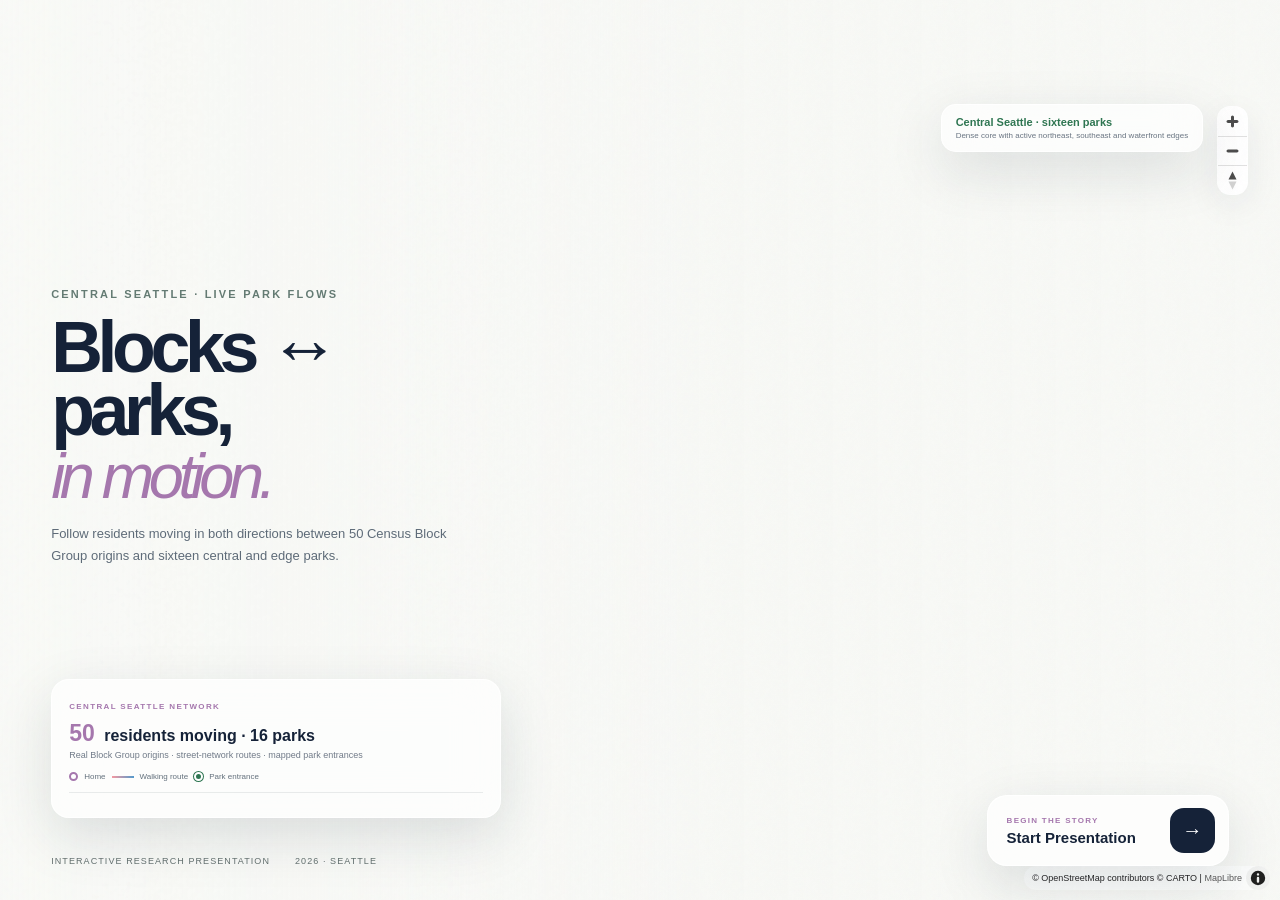
==== index.html @ b0c97d79 "Update interim text and responsive figure layouts" ====
<!doctype html>
<html lang="zh-CN">
<head>
  <meta charset="utf-8">
  <meta name="viewport" content="width=device-width,initial-scale=1">
  <meta name="theme-color" content="#f7f8f5">
  <title>Seattle Green Accessibility — Presentation</title>
  <link rel="icon" href="data:,">
  <link rel="stylesheet" href="vendor/maplibre-gl.css">
  <link rel="stylesheet" href="styles/tokens.css">
  <link rel="stylesheet" href="styles/base.css">
<link rel="stylesheet" href="styles/components.css?v=20260718-diversity">
  <link rel="stylesheet" href="styles/pages.css?v=20260719-access-color13">
  <link rel="stylesheet" href="styles/responsive.css?v=20260718-park-linked">
  <link rel="stylesheet" href="styles/story.css?v=20260718-story3">
  <link rel="stylesheet" href="styles/analysis-modal.css?v=20260720-layout-interim21">
  <link rel="stylesheet" href="styles/comment-story.css?v=20260719-comments6">
  <link rel="stylesheet" href="styles/view-mode.css?v=20260719-chapter-swap18">
</head>
<body>
  <div id="app" data-route="home">
    <div id="map" aria-label="Seattle interactive map"></div>
    <div class="map-wash" aria-hidden="true"></div>

    <header id="chapter-nav" class="chapter-nav glass" aria-label="Presentation chapters">
      <button class="home-link" data-route-link="home" aria-label="Return home"><span class="brand-symbol">⌁</span><b>Seattle Green Access</b></button>
      <nav class="folder-tabs">
        <button data-route-link="introduction"><span>01</span>Introduction</button>
        <button data-route-link="study"><span>02</span>Study Area &amp; Data</button>
        <button data-route-link="accessibility"><span>03</span>Result</button>
        <button data-route-link="regression"><span>04</span>Result</button>
      </nav>
      <div class="chapter-progress"><i></i></div>
    </header>

    <main id="pages">
      <section class="page home-page is-active" data-page="home" aria-label="Home">
        <div class="home-grain"></div>
        <div class="home-copy">
          <p class="eyebrow">CENTRAL SEATTLE · LIVE PARK FLOWS</p>
          <h1>Blocks ↔ parks,<br><em>in motion.</em></h1>
          <p class="home-deck">Follow residents moving in both directions between 50 Census Block Group origins and sixteen central and edge parks.</p>
        </div>
        <div class="home-story-card glass">
          <span>CENTRAL SEATTLE NETWORK</span>
          <strong><i id="active-walker-count">50</i> residents moving · 16 parks</strong>
          <p>Real Block Group origins · street-network routes · mapped park entrances</p>
          <div class="journey-key"><i></i><span>Home</span><b></b><span>Walking route</span><em></em><span>Park entrance</span></div>
          <div class="home-park-key" id="home-park-key"></div>
        </div>
        <div class="home-meta"><span>Interactive research presentation</span><span>2026 · Seattle</span></div>
        <button id="start-presentation" class="start-button"><span><small>BEGIN THE STORY</small>Start Presentation</span><i>→</i></button>
        <div class="home-scene-label glass"><b>Central Seattle · sixteen parks</b><span>Dense core with active northeast, southeast and waterfront edges</span></div>
      </section>

      <section class="page intro-page" data-page="study" aria-label="Study Area and Data Collection">
        <div class="comment-story" id="comment-story">
          <section class="comment-scene is-rain" data-comment-scene="rain">
            <div class="comment-scene-stage">
              <iframe title="Continuous Seattle park comment rain" data-scene-frame data-src="assets/park-scenes/index.html?scene=rain&amp;embed=1&amp;build=20260719-public12" loading="eager" sandbox="allow-scripts allow-same-origin"></iframe>
              <div class="comment-scene-loading"><i></i><span>Loading comment rain</span></div>
            </div>
            <article class="comment-scene-copy glass">
              <span>01 / 04 · COMMENT RAIN</span><h2>When the parks begin to speak</h2><p>Privacy-safe synthetic voices fall through the Seattle landscape—preserving the collective rhythm of the research interface without publishing individual reviews.</p>
              <button type="button" data-comment-next><small>SCROLL TO CONTINUE</small><b>↓</b></button>
            </article>
          </section>
          <section class="comment-scene is-park" data-comment-scene="mosaic">
            <div class="comment-scene-stage">
              <iframe title="Park landscape reconstructed from review fragments" data-scene-frame data-src="assets/park-scenes/index.html?embed=1&amp;build=20260719-public12" loading="lazy" sandbox="allow-scripts allow-same-origin"></iframe>
              <div class="comment-scene-loading"><i></i><span>Composing park voices</span></div>
            </div>
            <article class="comment-scene-copy glass">
              <span>02 / 04 · TEXT LANDSCAPE</span><h2>A park made of words</h2><p>From a distance the fragments form a familiar green landscape. Up close, the image dissolves into synthetic comment fragments—each phrase demonstrating how qualitative experience can contribute to a shared picture of place.</p>
              <button type="button" data-comment-next><small>NEXT SCENE</small><b>↓</b></button>
            </article>
          </section>
          <section class="comment-scene is-lake" data-comment-scene="lake">
            <div class="comment-scene-stage">
              <iframe title="Lake landscape reconstructed from review fragments" data-scene-frame data-src="assets/park-scenes/index.html?scene=lake&amp;embed=1&amp;build=20260719-public12" loading="lazy" sandbox="allow-scripts allow-same-origin"></iframe>
              <div class="comment-scene-loading"><i></i><span>Tracing reflections</span></div>
            </div>
            <article class="comment-scene-copy glass">
              <span>03 / 04 · LAKE MEMORY</span><h2>Memory settles on the water</h2><p>Privacy-safe synthetic phrases gather along light, shoreline and reflection. The scene translates everyday language into atmosphere, revealing how people remember parks through movement, calm and sensory detail.</p>
              <button type="button" data-comment-next><small>NEXT SCENE</small><b>↓</b></button>
            </article>
          </section>
          <section class="comment-scene is-family" data-comment-scene="family">
            <div class="comment-scene-stage">
              <iframe title="Family park scene reconstructed from review fragments" data-scene-frame data-src="assets/park-scenes/index.html?scene=family&amp;embed=1&amp;build=20260719-public12" loading="lazy" sandbox="allow-scripts allow-same-origin"></iframe>
              <div class="comment-scene-loading"><i></i><span>Revealing everyday life</span></div>
            </div>
            <article class="comment-scene-copy glass">
              <span>04 / 04 · EVERYDAY PARK LIFE</span><h2>Every visit leaves a trace</h2><p>Families, water and vegetation remain legible while thousands of synthetic fragments move around them. The final scene connects measured accessibility with the lived experiences that give park access meaning.</p>
            </article>
          </section>
        </div>
        <nav class="comment-scene-index glass" id="comment-scene-index" aria-label="Comment scene navigation">
          <button type="button" data-comment-jump="rain" aria-label="Comment rain"><i></i><span>Rain</span></button>
          <button type="button" data-comment-jump="mosaic" aria-label="Park text landscape"><i></i><span>Park</span></button>
          <button type="button" data-comment-jump="lake" aria-label="Lake memory"><i></i><span>Lake</span></button>
          <button type="button" data-comment-jump="family" aria-label="Family park life"><i></i><span>Life</span></button>
        </nav>
        <div class="comment-scene-status glass"><b id="comment-scene-counter">01 / 04</b><span>Privacy-safe synthetic park voices</span></div>
      </section>

      <section class="page map-page study-page" data-page="introduction" aria-label="Introduction">
        <button class="map-view-toggle glass" type="button" data-map-view-toggle="introduction" aria-pressed="false" aria-label="Switch to orbiting map view" title="Switch to orbit view">
          <svg viewBox="0 0 24 24" aria-hidden="true"><ellipse cx="12" cy="12" rx="9" ry="4.8"/><path d="M3.5 10.6c1.5-4.4 5-7.3 8.5-7.3s7 2.9 8.5 7.3M3.5 13.4c1.5 4.4 5 7.3 8.5 7.3s7-2.9 8.5-7.3"/><circle class="orbit-dot" cx="21" cy="12" r="1.6"/></svg>
          <span><small>VIEW MODE</small><b>Static</b></span>
        </button>
        <button class="analysis-trigger glass" type="button" data-analysis-open="study" aria-label="Open Study Area analysis" title="Open analysis">
          <svg viewBox="0 0 24 24" aria-hidden="true"><path d="M5 19V9m7 10V5m7 14v-7"/><path d="M3 19.5h18"/><circle cx="5" cy="7" r="1.5"/><circle cx="12" cy="3" r="1.5"/><circle cx="19" cy="10" r="1.5"/></svg>
        </button>
        <div class="page-title map-page-title"><span>01 — Introduction</span><h1>Parks and aggregated public experience</h1><p>点击公园，在右侧查看官方信息、聚合评分与公开版脱敏说明。</p></div>
        <div class="floating-legend glass study-legend">
          <div class="legend-heading"><b>Park types</b><button data-panel-close="introduction">×</button></div>
          <div id="study-park-legend" class="park-legend"></div>
        </div>
        <aside class="info-panel glass" id="study-panel" aria-live="polite">
          <button class="panel-close" data-panel-close="introduction">×</button>
          <div id="study-panel-content"></div>
        </aside>
      </section>

      <section class="page map-page accessibility-page" data-page="accessibility" aria-label="Accessibility Result">
        <button class="map-view-toggle glass" type="button" data-map-view-toggle="accessibility" aria-pressed="false" aria-label="Switch to orbiting map view" title="Switch to orbit view">
          <svg viewBox="0 0 24 24" aria-hidden="true"><ellipse cx="12" cy="12" rx="9" ry="4.8"/><path d="M3.5 10.6c1.5-4.4 5-7.3 8.5-7.3s7 2.9 8.5 7.3M3.5 13.4c1.5 4.4 5 7.3 8.5 7.3s7-2.9 8.5-7.3"/><circle class="orbit-dot" cx="21" cy="12" r="1.6"/></svg>
          <span><small>VIEW MODE</small><b>Static</b></span>
        </button>
        <button class="analysis-trigger glass" type="button" data-analysis-open="accessibility" aria-label="Open Accessibility results" title="Open results">
          <svg viewBox="0 0 24 24" aria-hidden="true"><path d="M4 17.5 9 12l3 3 7-8"/><path d="M14 7h5v5"/><path d="M4 4v16h16"/></svg>
        </button>
        <div class="page-title map-page-title"><span>03 — Result</span><h1>Block Group 15-minute access</h1><p>536个Census Block Group覆盖研究区；点击任一Group显示其质心出发的15分钟路网步行范围。</p></div>
        <div class="floating-legend glass access-legend" id="access-metric-selector">
          <div class="access-selector-heading">
            <span>15-MINUTE E2SFCA</span>
            <b id="access-active-metric">Park area</b>
          </div>
          <div class="access-metric-options" id="access-metric-options" role="radiogroup" aria-label="Accessibility supply metric"></div>
          <div class="gradient-bar"></div>
          <div class="gradient-labels"><span>Low</span><span>Medium</span><span>High</span></div>
          <small id="access-method-note">536 Block Groups · percentile score</small>
        </div>
        <aside class="info-panel glass" id="access-panel" aria-live="polite">
          <button class="panel-close" data-panel-close="access">×</button>
          <div id="access-panel-content"></div>
        </aside>
      </section>

      <section class="page regression-page" data-page="regression" aria-label="Regression Result">
        <button class="analysis-trigger glass" type="button" data-analysis-open="regression" aria-label="Open Regression results" title="Open figures">
          <svg viewBox="0 0 24 24" aria-hidden="true"><path d="M4 17.5 9 12l3 3 7-8"/><path d="M14 7h5v5"/><path d="M4 4v16h16"/></svg>
        </button>
        <div class="regression-shell glass">
          <div class="page-title regression-title"><span>04 — Result</span><h1>Spatially varying relationships</h1><p>预留机器学习地理加权回归结果展示区域。</p></div>
          <div class="regression-grid">
            <article class="reg-map-placeholder placeholder-card"><div class="placeholder-map"><i></i><i></i><i></i></div><span>LOCAL COEFFICIENT MAP</span><h3>Spatial result map</h3></article>
            <article class="metric-placeholder placeholder-card"><span>MODEL PERFORMANCE</span><div class="metric-skeleton"><i></i><i></i><i></i></div></article>
            <article class="chart-placeholder placeholder-card"><span>VARIABLE IMPORTANCE</span><div class="bar-skeleton"><i></i><i></i><i></i><i></i><i></i></div></article>
            <article class="narrative-placeholder placeholder-card"><span>KEY FINDINGS</span><h3>Regression analysis in progress</h3><p>后续在此加入模型解释、局部关系和规划含义。</p></article>
          </div>
        </div>
      </section>
    </main>

    <div class="presentation-controls glass" id="presentation-controls">
      <button id="previous-page">← <span>Previous</span></button>
      <div><b id="page-counter">01 / 04</b><i><em></em></i></div>
      <button id="next-page"><span>Next</span> →</button>
    </div>
    <div class="analysis-modal" id="analysis-modal" hidden aria-hidden="true">
      <button class="analysis-backdrop" type="button" data-analysis-close aria-label="Close analysis"></button>
      <section class="analysis-dialog" role="dialog" aria-modal="true" aria-labelledby="analysis-title" aria-describedby="analysis-intro">
        <header class="analysis-modal-header">
          <div><span id="analysis-eyebrow">Analysis</span><h2 id="analysis-title">Analysis Notes</h2><p id="analysis-intro"></p></div>
          <button class="analysis-modal-close" type="button" data-analysis-close aria-label="Close analysis"><span></span><span></span></button>
        </header>
        <div class="analysis-reader" id="analysis-reader">
          <figure class="analysis-figure-stage">
            <img id="analysis-figure-image" alt="">
            <div class="analysis-figure-fallback" id="analysis-figure-fallback" hidden><b>Figure unavailable</b><span></span></div>
          </figure>
          <article class="analysis-narrative">
            <div class="analysis-narrative-title"><span id="analysis-item-label">Figure 01</span><h3 id="analysis-item-title"></h3></div>
            <div class="analysis-narrative-body"><p id="analysis-item-text"></p><small id="analysis-caption"></small></div>
          </article>
        </div>
        <div class="analysis-empty" id="analysis-empty" hidden>
          <span>CONTENT PLACEHOLDER</span><h3>Analysis figures are being prepared.</h3><p>Add the finished image to the matching assets folder, then register its image path and text in the analysis content file.</p><code></code>
        </div>
        <footer class="analysis-modal-footer">
          <div class="analysis-pager"><button id="analysis-previous" type="button" aria-label="Previous figure">←</button><span id="analysis-counter">01 / 03</span><button id="analysis-next" type="button" aria-label="Next figure">→</button></div>
          <div class="analysis-dots" id="analysis-dots" aria-label="Figure navigation"></div>
          <small>Use ← → keys to browse</small>
        </footer>
      </section>
    </div>
    <div id="toast" class="toast glass" role="status"></div>
  </div>

  <script src="vendor/maplibre-gl.js"></script>
  <script src="scripts/core/namespace.js"></script>
  <script src="scripts/config.js?v=20260719-access-color13"></script>
  <script src="scripts/core/data-loader.js"></script>
  <script src="scripts/core/map-manager.js?v=20260719-homeorbit16"></script>
  <script src="scripts/content/analysis-content.js?v=20260720-layout-interim21"></script>
  <script src="scripts/components/analysis-modal.js?v=20260720-layout-interim21"></script>
  <script src="scripts/components/info-panel.js?v=20260718-diversity"></script>
  <script src="scripts/components/map-view-mode.js?v=20260719-chapter-swap18"></script>
  <script src="scripts/pages/home.js"></script>
  <script src="scripts/pages/introduction.js?v=20260719-chapter-swap18"></script>
  <script src="scripts/pages/study-area.js?v=20260719-chapter-swap18"></script>
  <script src="scripts/pages/accessibility.js?v=20260719-detail17"></script>
  <script src="scripts/pages/accessibility-story.js?v=20260718-story3"></script>
  <script src="scripts/pages/regression.js"></script>
  <script src="scripts/core/router.js?v=20260719-chapter-swap18"></script>
  <script src="scripts/app.js?v=20260719-viewmode15"></script>
</body>
</html>
---- vendor/maplibre-gl.css ----
.maplibregl-map{font:12px/20px Helvetica Neue,Arial,Helvetica,sans-serif;overflow:hidden;position:relative;-webkit-tap-highlight-color:rgb(0 0 0/0)}.maplibregl-canvas{left:0;position:absolute;top:0}.maplibregl-map:fullscreen{height:100%;width:100%}.maplibregl-ctrl-group button.maplibregl-ctrl-compass{touch-action:none}.maplibregl-canvas-container.maplibregl-interactive,.maplibregl-ctrl-group button.maplibregl-ctrl-compass{cursor:grab;-webkit-user-select:none;-moz-user-select:none;user-select:none}.maplibregl-canvas-container.maplibregl-interactive.maplibregl-track-pointer{cursor:pointer}.maplibregl-canvas-container.maplibregl-interactive:active,.maplibregl-ctrl-group button.maplibregl-ctrl-compass:active{cursor:grabbing}.maplibregl-canvas-container.maplibregl-touch-zoom-rotate,.maplibregl-canvas-container.maplibregl-touch-zoom-rotate .maplibregl-canvas{touch-action:pan-x pan-y}.maplibregl-canvas-container.maplibregl-touch-drag-pan,.maplibregl-canvas-container.maplibregl-touch-drag-pan .maplibregl-canvas{touch-action:pinch-zoom}.maplibregl-canvas-container.maplibregl-touch-zoom-rotate.maplibregl-touch-drag-pan,.maplibregl-canvas-container.maplibregl-touch-zoom-rotate.maplibregl-touch-drag-pan .maplibregl-canvas{touch-action:none}.maplibregl-canvas-container.maplibregl-touch-drag-pan.maplibregl-cooperative-gestures,.maplibregl-canvas-container.maplibregl-touch-drag-pan.maplibregl-cooperative-gestures .maplibregl-canvas{touch-action:pan-x pan-y}.maplibregl-ctrl-bottom-left,.maplibregl-ctrl-bottom-right,.maplibregl-ctrl-top-left,.maplibregl-ctrl-top-right{pointer-events:none;position:absolute;z-index:2}.maplibregl-ctrl-top-left{left:0;top:0}.maplibregl-ctrl-top-right{right:0;top:0}.maplibregl-ctrl-bottom-left{bottom:0;left:0}.maplibregl-ctrl-bottom-right{bottom:0;right:0}.maplibregl-ctrl{clear:both;pointer-events:auto;transform:translate(0)}.maplibregl-ctrl-top-left .maplibregl-ctrl{float:left;margin:10px 0 0 10px}.maplibregl-ctrl-top-right .maplibregl-ctrl{float:right;margin:10px 10px 0 0}.maplibregl-ctrl-bottom-left .maplibregl-ctrl{float:left;margin:0 0 10px 10px}.maplibregl-ctrl-bottom-right .maplibregl-ctrl{float:right;margin:0 10px 10px 0}.maplibregl-ctrl-group{background:#fff;border-radius:4px}.maplibregl-ctrl-group:not(:empty){box-shadow:0 0 0 2px rgba(0,0,0,.1)}@media (forced-colors:active){.maplibregl-ctrl-group:not(:empty){box-shadow:0 0 0 2px ButtonText}}.maplibregl-ctrl-group button{background-color:transparent;border:0;box-sizing:border-box;cursor:pointer;display:block;height:29px;outline:none;padding:0;width:29px}.maplibregl-ctrl-group button+button{border-top:1px solid #ddd}.maplibregl-ctrl button .maplibregl-ctrl-icon{background-position:50%;background-repeat:no-repeat;display:block;height:100%;width:100%}@media (forced-colors:active){.maplibregl-ctrl-icon{background-color:transparent}.maplibregl-ctrl-group button+button{border-top:1px solid ButtonText}}.maplibregl-ctrl button::-moz-focus-inner{border:0;padding:0}.maplibregl-ctrl-attrib-button:focus,.maplibregl-ctrl-group button:focus{box-shadow:0 0 2px 2px #0096ff}.maplibregl-ctrl button:disabled{cursor:not-allowed}.maplibregl-ctrl button:disabled .maplibregl-ctrl-icon{opacity:.25}.maplibregl-ctrl button:not(:disabled):hover{background-color:rgb(0 0 0/5%)}.maplibregl-ctrl-group button:focus:focus-visible{box-shadow:0 0 2px 2px #0096ff}.maplibregl-ctrl-group button:focus:not(:focus-visible){box-shadow:none}.maplibregl-ctrl-group button:focus:first-child{border-radius:4px 4px 0 0}.maplibregl-ctrl-group button:focus:last-child{border-radius:0 0 4px 4px}.maplibregl-ctrl-group button:focus:only-child{border-radius:inherit}.maplibregl-ctrl button.maplibregl-ctrl-zoom-out .maplibregl-ctrl-icon{background-image:url("data:image/svg+xml;charset=utf-8,%3Csvg xmlns='http://www.w3.org/2000/svg' width='29' height='29' fill='%23333' viewBox='0 0 29 29'%3E%3Cpath d='M10 13c-.75 0-1.5.75-1.5 1.5S9.25 16 10 16h9c.75 0 1.5-.75 1.5-1.5S19.75 13 19 13z'/%3E%3C/svg%3E")}.maplibregl-ctrl button.maplibregl-ctrl-zoom-in .maplibregl-ctrl-icon{background-image:url("data:image/svg+xml;charset=utf-8,%3Csvg xmlns='http://www.w3.org/2000/svg' width='29' height='29' fill='%23333' viewBox='0 0 29 29'%3E%3Cpath d='M14.5 8.5c-.75 0-1.5.75-1.5 1.5v3h-3c-.75 0-1.5.75-1.5 1.5S9.25 16 10 16h3v3c0 .75.75 1.5 1.5 1.5S16 19.75 16 19v-3h3c.75 0 1.5-.75 1.5-1.5S19.75 13 19 13h-3v-3c0-.75-.75-1.5-1.5-1.5'/%3E%3C/svg%3E")}@media (forced-colors:active){.maplibregl-ctrl button.maplibregl-ctrl-zoom-out .maplibregl-ctrl-icon{background-image:url("data:image/svg+xml;charset=utf-8,%3Csvg xmlns='http://www.w3.org/2000/svg' width='29' height='29' fill='%23fff' viewBox='0 0 29 29'%3E%3Cpath d='M10 13c-.75 0-1.5.75-1.5 1.5S9.25 16 10 16h9c.75 0 1.5-.75 1.5-1.5S19.75 13 19 13z'/%3E%3C/svg%3E")}.maplibregl-ctrl button.maplibregl-ctrl-zoom-in .maplibregl-ctrl-icon{background-image:url("data:image/svg+xml;charset=utf-8,%3Csvg xmlns='http://www.w3.org/2000/svg' width='29' height='29' fill='%23fff' viewBox='0 0 29 29'%3E%3Cpath d='M14.5 8.5c-.75 0-1.5.75-1.5 1.5v3h-3c-.75 0-1.5.75-1.5 1.5S9.25 16 10 16h3v3c0 .75.75 1.5 1.5 1.5S16 19.75 16 19v-3h3c.75 0 1.5-.75 1.5-1.5S19.75 13 19 13h-3v-3c0-.75-.75-1.5-1.5-1.5'/%3E%3C/svg%3E")}}@media (forced-colors:active) and (prefers-color-scheme:light){.maplibregl-ctrl button.maplibregl-ctrl-zoom-out .maplibregl-ctrl-icon{background-image:url("data:image/svg+xml;charset=utf-8,%3Csvg xmlns='http://www.w3.org/2000/svg' width='29' height='29' viewBox='0 0 29 29'%3E%3Cpath d='M10 13c-.75 0-1.5.75-1.5 1.5S9.25 16 10 16h9c.75 0 1.5-.75 1.5-1.5S19.75 13 19 13z'/%3E%3C/svg%3E")}.maplibregl-ctrl button.maplibregl-ctrl-zoom-in .maplibregl-ctrl-icon{background-image:url("data:image/svg+xml;charset=utf-8,%3Csvg xmlns='http://www.w3.org/2000/svg' width='29' height='29' viewBox='0 0 29 29'%3E%3Cpath d='M14.5 8.5c-.75 0-1.5.75-1.5 1.5v3h-3c-.75 0-1.5.75-1.5 1.5S9.25 16 10 16h3v3c0 .75.75 1.5 1.5 1.5S16 19.75 16 19v-3h3c.75 0 1.5-.75 1.5-1.5S19.75 13 19 13h-3v-3c0-.75-.75-1.5-1.5-1.5'/%3E%3C/svg%3E")}}.maplibregl-ctrl button.maplibregl-ctrl-fullscreen .maplibregl-ctrl-icon{background-image:url("data:image/svg+xml;charset=utf-8,%3Csvg xmlns='http://www.w3.org/2000/svg' width='29' height='29' fill='%23333' viewBox='0 0 29 29'%3E%3Cpath d='M24 16v5.5c0 1.75-.75 2.5-2.5 2.5H16v-1l3-1.5-4-5.5 1-1 5.5 4 1.5-3zM6 16l1.5 3 5.5-4 1 1-4 5.5 3 1.5v1H7.5C5.75 24 5 23.25 5 21.5V16zm7-11v1l-3 1.5 4 5.5-1 1-5.5-4L6 13H5V7.5C5 5.75 5.75 5 7.5 5zm11 2.5c0-1.75-.75-2.5-2.5-2.5H16v1l3 1.5-4 5.5 1 1 5.5-4 1.5 3h1z'/%3E%3C/svg%3E")}.maplibregl-ctrl button.maplibregl-ctrl-shrink .maplibregl-ctrl-icon{background-image:url("data:image/svg+xml;charset=utf-8,%3Csvg xmlns='http://www.w3.org/2000/svg' width='29' height='29' viewBox='0 0 29 29'%3E%3Cpath d='M18.5 16c-1.75 0-2.5.75-2.5 2.5V24h1l1.5-3 5.5 4 1-1-4-5.5 3-1.5v-1zM13 18.5c0-1.75-.75-2.5-2.5-2.5H5v1l3 1.5L4 24l1 1 5.5-4 1.5 3h1zm3-8c0 1.75.75 2.5 2.5 2.5H24v-1l-3-1.5L25 5l-1-1-5.5 4L17 5h-1zM10.5 13c1.75 0 2.5-.75 2.5-2.5V5h-1l-1.5 3L5 4 4 5l4 5.5L5 12v1z'/%3E%3C/svg%3E")}@media (forced-colors:active){.maplibregl-ctrl button.maplibregl-ctrl-fullscreen .maplibregl-ctrl-icon{background-image:url("data:image/svg+xml;charset=utf-8,%3Csvg xmlns='http://www.w3.org/2000/svg' width='29' height='29' fill='%23fff' viewBox='0 0 29 29'%3E%3Cpath d='M24 16v5.5c0 1.75-.75 2.5-2.5 2.5H16v-1l3-1.5-4-5.5 1-1 5.5 4 1.5-3zM6 16l1.5 3 5.5-4 1 1-4 5.5 3 1.5v1H7.5C5.75 24 5 23.25 5 21.5V16zm7-11v1l-3 1.5 4 5.5-1 1-5.5-4L6 13H5V7.5C5 5.75 5.75 5 7.5 5zm11 2.5c0-1.75-.75-2.5-2.5-2.5H16v1l3 1.5-4 5.5 1 1 5.5-4 1.5 3h1z'/%3E%3C/svg%3E")}.maplibregl-ctrl button.maplibregl-ctrl-shrink .maplibregl-ctrl-icon{background-image:url("data:image/svg+xml;charset=utf-8,%3Csvg xmlns='http://www.w3.org/2000/svg' width='29' height='29' fill='%23fff' viewBox='0 0 29 29'%3E%3Cpath d='M18.5 16c-1.75 0-2.5.75-2.5 2.5V24h1l1.5-3 5.5 4 1-1-4-5.5 3-1.5v-1zM13 18.5c0-1.75-.75-2.5-2.5-2.5H5v1l3 1.5L4 24l1 1 5.5-4 1.5 3h1zm3-8c0 1.75.75 2.5 2.5 2.5H24v-1l-3-1.5L25 5l-1-1-5.5 4L17 5h-1zM10.5 13c1.75 0 2.5-.75 2.5-2.5V5h-1l-1.5 3L5 4 4 5l4 5.5L5 12v1z'/%3E%3C/svg%3E")}}@media (forced-colors:active) and (prefers-color-scheme:light){.maplibregl-ctrl button.maplibregl-ctrl-fullscreen .maplibregl-ctrl-icon{background-image:url("data:image/svg+xml;charset=utf-8,%3Csvg xmlns='http://www.w3.org/2000/svg' width='29' height='29' viewBox='0 0 29 29'%3E%3Cpath d='M24 16v5.5c0 1.75-.75 2.5-2.5 2.5H16v-1l3-1.5-4-5.5 1-1 5.5 4 1.5-3zM6 16l1.5 3 5.5-4 1 1-4 5.5 3 1.5v1H7.5C5.75 24 5 23.25 5 21.5V16zm7-11v1l-3 1.5 4 5.5-1 1-5.5-4L6 13H5V7.5C5 5.75 5.75 5 7.5 5zm11 2.5c0-1.75-.75-2.5-2.5-2.5H16v1l3 1.5-4 5.5 1 1 5.5-4 1.5 3h1z'/%3E%3C/svg%3E")}.maplibregl-ctrl button.maplibregl-ctrl-shrink .maplibregl-ctrl-icon{background-image:url("data:image/svg+xml;charset=utf-8,%3Csvg xmlns='http://www.w3.org/2000/svg' width='29' height='29' viewBox='0 0 29 29'%3E%3Cpath d='M18.5 16c-1.75 0-2.5.75-2.5 2.5V24h1l1.5-3 5.5 4 1-1-4-5.5 3-1.5v-1zM13 18.5c0-1.75-.75-2.5-2.5-2.5H5v1l3 1.5L4 24l1 1 5.5-4 1.5 3h1zm3-8c0 1.75.75 2.5 2.5 2.5H24v-1l-3-1.5L25 5l-1-1-5.5 4L17 5h-1zM10.5 13c1.75 0 2.5-.75 2.5-2.5V5h-1l-1.5 3L5 4 4 5l4 5.5L5 12v1z'/%3E%3C/svg%3E")}}.maplibregl-ctrl button.maplibregl-ctrl-compass .maplibregl-ctrl-icon{background-image:url("data:image/svg+xml;charset=utf-8,%3Csvg xmlns='http://www.w3.org/2000/svg' width='29' height='29' fill='%23333' viewBox='0 0 29 29'%3E%3Cpath d='m10.5 14 4-8 4 8z'/%3E%3Cpath fill='%23ccc' d='m10.5 16 4 8 4-8z'/%3E%3C/svg%3E")}@media (forced-colors:active){.maplibregl-ctrl button.maplibregl-ctrl-compass .maplibregl-ctrl-icon{background-image:url("data:image/svg+xml;charset=utf-8,%3Csvg xmlns='http://www.w3.org/2000/svg' width='29' height='29' fill='%23fff' viewBox='0 0 29 29'%3E%3Cpath d='m10.5 14 4-8 4 8z'/%3E%3Cpath fill='%23ccc' d='m10.5 16 4 8 4-8z'/%3E%3C/svg%3E")}}@media (forced-colors:active) and (prefers-color-scheme:light){.maplibregl-ctrl button.maplibregl-ctrl-compass .maplibregl-ctrl-icon{background-image:url("data:image/svg+xml;charset=utf-8,%3Csvg xmlns='http://www.w3.org/2000/svg' width='29' height='29' viewBox='0 0 29 29'%3E%3Cpath d='m10.5 14 4-8 4 8z'/%3E%3Cpath fill='%23ccc' d='m10.5 16 4 8 4-8z'/%3E%3C/svg%3E")}}.maplibregl-ctrl button.maplibregl-ctrl-terrain .maplibregl-ctrl-icon{background-image:url("data:image/svg+xml;charset=utf-8,%3Csvg xmlns='http://www.w3.org/2000/svg' width='22' height='22' fill='%23333' viewBox='0 0 22 22'%3E%3Cpath d='m1.754 13.406 4.453-4.851 3.09 3.09 3.281 3.277.969-.969-3.309-3.312 3.844-4.121 6.148 6.886h1.082v-.855l-7.207-8.07-4.84 5.187L6.169 6.57l-5.48 5.965v.871ZM.688 16.844h20.625v1.375H.688Zm0 0'/%3E%3C/svg%3E")}.maplibregl-ctrl button.maplibregl-ctrl-terrain-enabled .maplibregl-ctrl-icon{background-image:url("data:image/svg+xml;charset=utf-8,%3Csvg xmlns='http://www.w3.org/2000/svg' width='22' height='22' fill='%2333b5e5' viewBox='0 0 22 22'%3E%3Cpath d='m1.754 13.406 4.453-4.851 3.09 3.09 3.281 3.277.969-.969-3.309-3.312 3.844-4.121 6.148 6.886h1.082v-.855l-7.207-8.07-4.84 5.187L6.169 6.57l-5.48 5.965v.871ZM.688 16.844h20.625v1.375H.688Zm0 0'/%3E%3C/svg%3E")}.maplibregl-ctrl button.maplibregl-ctrl-geolocate .maplibregl-ctrl-icon{background-image:url("data:image/svg+xml;charset=utf-8,%3Csvg xmlns='http://www.w3.org/2000/svg' width='29' height='29' fill='%23333' viewBox='0 0 20 20'%3E%3Cpath d='M10 4C9 4 9 5 9 5v.1A5 5 0 0 0 5.1 9H5s-1 0-1 1 1 1 1 1h.1A5 5 0 0 0 9 14.9v.1s0 1 1 1 1-1 1-1v-.1a5 5 0 0 0 3.9-3.9h.1s1 0 1-1-1-1-1-1h-.1A5 5 0 0 0 11 5.1V5s0-1-1-1m0 2.5a3.5 3.5 0 1 1 0 7 3.5 3.5 0 1 1 0-7'/%3E%3Ccircle cx='10' cy='10' r='2'/%3E%3C/svg%3E")}.maplibregl-ctrl button.maplibregl-ctrl-geolocate:disabled .maplibregl-ctrl-icon{background-image:url("data:image/svg+xml;charset=utf-8,%3Csvg xmlns='http://www.w3.org/2000/svg' width='29' height='29' fill='%23aaa' viewBox='0 0 20 20'%3E%3Cpath d='M10 4C9 4 9 5 9 5v.1A5 5 0 0 0 5.1 9H5s-1 0-1 1 1 1 1 1h.1A5 5 0 0 0 9 14.9v.1s0 1 1 1 1-1 1-1v-.1a5 5 0 0 0 3.9-3.9h.1s1 0 1-1-1-1-1-1h-.1A5 5 0 0 0 11 5.1V5s0-1-1-1m0 2.5a3.5 3.5 0 1 1 0 7 3.5 3.5 0 1 1 0-7'/%3E%3Ccircle cx='10' cy='10' r='2'/%3E%3Cpath fill='red' d='m14 5 1 1-9 9-1-1z'/%3E%3C/svg%3E")}.maplibregl-ctrl button.maplibregl-ctrl-geolocate.maplibregl-ctrl-geolocate-active .maplibregl-ctrl-icon{background-image:url("data:image/svg+xml;charset=utf-8,%3Csvg xmlns='http://www.w3.org/2000/svg' width='29' height='29' fill='%2333b5e5' viewBox='0 0 20 20'%3E%3Cpath d='M10 4C9 4 9 5 9 5v.1A5 5 0 0 0 5.1 9H5s-1 0-1 1 1 1 1 1h.1A5 5 0 0 0 9 14.9v.1s0 1 1 1 1-1 1-1v-.1a5 5 0 0 0 3.9-3.9h.1s1 0 1-1-1-1-1-1h-.1A5 5 0 0 0 11 5.1V5s0-1-1-1m0 2.5a3.5 3.5 0 1 1 0 7 3.5 3.5 0 1 1 0-7'/%3E%3Ccircle cx='10' cy='10' r='2'/%3E%3C/svg%3E")}.maplibregl-ctrl button.maplibregl-ctrl-geolocate.maplibregl-ctrl-geolocate-active-error .maplibregl-ctrl-icon{background-image:url("data:image/svg+xml;charset=utf-8,%3Csvg xmlns='http://www.w3.org/2000/svg' width='29' height='29' fill='%23e58978' viewBox='0 0 20 20'%3E%3Cpath d='M10 4C9 4 9 5 9 5v.1A5 5 0 0 0 5.1 9H5s-1 0-1 1 1 1 1 1h.1A5 5 0 0 0 9 14.9v.1s0 1 1 1 1-1 1-1v-.1a5 5 0 0 0 3.9-3.9h.1s1 0 1-1-1-1-1-1h-.1A5 5 0 0 0 11 5.1V5s0-1-1-1m0 2.5a3.5 3.5 0 1 1 0 7 3.5 3.5 0 1 1 0-7'/%3E%3Ccircle cx='10' cy='10' r='2'/%3E%3C/svg%3E")}.maplibregl-ctrl button.maplibregl-ctrl-geolocate.maplibregl-ctrl-geolocate-background .maplibregl-ctrl-icon{background-image:url("data:image/svg+xml;charset=utf-8,%3Csvg xmlns='http://www.w3.org/2000/svg' width='29' height='29' fill='%2333b5e5' viewBox='0 0 20 20'%3E%3Cpath d='M10 4C9 4 9 5 9 5v.1A5 5 0 0 0 5.1 9H5s-1 0-1 1 1 1 1 1h.1A5 5 0 0 0 9 14.9v.1s0 1 1 1 1-1 1-1v-.1a5 5 0 0 0 3.9-3.9h.1s1 0 1-1-1-1-1-1h-.1A5 5 0 0 0 11 5.1V5s0-1-1-1m0 2.5a3.5 3.5 0 1 1 0 7 3.5 3.5 0 1 1 0-7'/%3E%3C/svg%3E")}.maplibregl-ctrl button.maplibregl-ctrl-geolocate.maplibregl-ctrl-geolocate-background-error .maplibregl-ctrl-icon{background-image:url("data:image/svg+xml;charset=utf-8,%3Csvg xmlns='http://www.w3.org/2000/svg' width='29' height='29' fill='%23e54e33' viewBox='0 0 20 20'%3E%3Cpath d='M10 4C9 4 9 5 9 5v.1A5 5 0 0 0 5.1 9H5s-1 0-1 1 1 1 1 1h.1A5 5 0 0 0 9 14.9v.1s0 1 1 1 1-1 1-1v-.1a5 5 0 0 0 3.9-3.9h.1s1 0 1-1-1-1-1-1h-.1A5 5 0 0 0 11 5.1V5s0-1-1-1m0 2.5a3.5 3.5 0 1 1 0 7 3.5 3.5 0 1 1 0-7'/%3E%3C/svg%3E")}.maplibregl-ctrl button.maplibregl-ctrl-geolocate.maplibregl-ctrl-geolocate-waiting .maplibregl-ctrl-icon{animation:maplibregl-spin 2s linear infinite}@media (forced-colors:active){.maplibregl-ctrl button.maplibregl-ctrl-geolocate .maplibregl-ctrl-icon{background-image:url("data:image/svg+xml;charset=utf-8,%3Csvg xmlns='http://www.w3.org/2000/svg' width='29' height='29' fill='%23fff' viewBox='0 0 20 20'%3E%3Cpath d='M10 4C9 4 9 5 9 5v.1A5 5 0 0 0 5.1 9H5s-1 0-1 1 1 1 1 1h.1A5 5 0 0 0 9 14.9v.1s0 1 1 1 1-1 1-1v-.1a5 5 0 0 0 3.9-3.9h.1s1 0 1-1-1-1-1-1h-.1A5 5 0 0 0 11 5.1V5s0-1-1-1m0 2.5a3.5 3.5 0 1 1 0 7 3.5 3.5 0 1 1 0-7'/%3E%3Ccircle cx='10' cy='10' r='2'/%3E%3C/svg%3E")}.maplibregl-ctrl button.maplibregl-ctrl-geolocate:disabled .maplibregl-ctrl-icon{background-image:url("data:image/svg+xml;charset=utf-8,%3Csvg xmlns='http://www.w3.org/2000/svg' width='29' height='29' fill='%23999' viewBox='0 0 20 20'%3E%3Cpath d='M10 4C9 4 9 5 9 5v.1A5 5 0 0 0 5.1 9H5s-1 0-1 1 1 1 1 1h.1A5 5 0 0 0 9 14.9v.1s0 1 1 1 1-1 1-1v-.1a5 5 0 0 0 3.9-3.9h.1s1 0 1-1-1-1-1-1h-.1A5 5 0 0 0 11 5.1V5s0-1-1-1m0 2.5a3.5 3.5 0 1 1 0 7 3.5 3.5 0 1 1 0-7'/%3E%3Ccircle cx='10' cy='10' r='2'/%3E%3Cpath fill='red' d='m14 5 1 1-9 9-1-1z'/%3E%3C/svg%3E")}.maplibregl-ctrl button.maplibregl-ctrl-geolocate.maplibregl-ctrl-geolocate-active .maplibregl-ctrl-icon{background-image:url("data:image/svg+xml;charset=utf-8,%3Csvg xmlns='http://www.w3.org/2000/svg' width='29' height='29' fill='%2333b5e5' viewBox='0 0 20 20'%3E%3Cpath d='M10 4C9 4 9 5 9 5v.1A5 5 0 0 0 5.1 9H5s-1 0-1 1 1 1 1 1h.1A5 5 0 0 0 9 14.9v.1s0 1 1 1 1-1 1-1v-.1a5 5 0 0 0 3.9-3.9h.1s1 0 1-1-1-1-1-1h-.1A5 5 0 0 0 11 5.1V5s0-1-1-1m0 2.5a3.5 3.5 0 1 1 0 7 3.5 3.5 0 1 1 0-7'/%3E%3Ccircle cx='10' cy='10' r='2'/%3E%3C/svg%3E")}.maplibregl-ctrl button.maplibregl-ctrl-geolocate.maplibregl-ctrl-geolocate-active-error .maplibregl-ctrl-icon{background-image:url("data:image/svg+xml;charset=utf-8,%3Csvg xmlns='http://www.w3.org/2000/svg' width='29' height='29' fill='%23e58978' viewBox='0 0 20 20'%3E%3Cpath d='M10 4C9 4 9 5 9 5v.1A5 5 0 0 0 5.1 9H5s-1 0-1 1 1 1 1 1h.1A5 5 0 0 0 9 14.9v.1s0 1 1 1 1-1 1-1v-.1a5 5 0 0 0 3.9-3.9h.1s1 0 1-1-1-1-1-1h-.1A5 5 0 0 0 11 5.1V5s0-1-1-1m0 2.5a3.5 3.5 0 1 1 0 7 3.5 3.5 0 1 1 0-7'/%3E%3Ccircle cx='10' cy='10' r='2'/%3E%3C/svg%3E")}.maplibregl-ctrl button.maplibregl-ctrl-geolocate.maplibregl-ctrl-geolocate-background .maplibregl-ctrl-icon{background-image:url("data:image/svg+xml;charset=utf-8,%3Csvg xmlns='http://www.w3.org/2000/svg' width='29' height='29' fill='%2333b5e5' viewBox='0 0 20 20'%3E%3Cpath d='M10 4C9 4 9 5 9 5v.1A5 5 0 0 0 5.1 9H5s-1 0-1 1 1 1 1 1h.1A5 5 0 0 0 9 14.9v.1s0 1 1 1 1-1 1-1v-.1a5 5 0 0 0 3.9-3.9h.1s1 0 1-1-1-1-1-1h-.1A5 5 0 0 0 11 5.1V5s0-1-1-1m0 2.5a3.5 3.5 0 1 1 0 7 3.5 3.5 0 1 1 0-7'/%3E%3C/svg%3E")}.maplibregl-ctrl button.maplibregl-ctrl-geolocate.maplibregl-ctrl-geolocate-background-error .maplibregl-ctrl-icon{background-image:url("data:image/svg+xml;charset=utf-8,%3Csvg xmlns='http://www.w3.org/2000/svg' width='29' height='29' fill='%23e54e33' viewBox='0 0 20 20'%3E%3Cpath d='M10 4C9 4 9 5 9 5v.1A5 5 0 0 0 5.1 9H5s-1 0-1 1 1 1 1 1h.1A5 5 0 0 0 9 14.9v.1s0 1 1 1 1-1 1-1v-.1a5 5 0 0 0 3.9-3.9h.1s1 0 1-1-1-1-1-1h-.1A5 5 0 0 0 11 5.1V5s0-1-1-1m0 2.5a3.5 3.5 0 1 1 0 7 3.5 3.5 0 1 1 0-7'/%3E%3C/svg%3E")}}@media (forced-colors:active) and (prefers-color-scheme:light){.maplibregl-ctrl button.maplibregl-ctrl-geolocate .maplibregl-ctrl-icon{background-image:url("data:image/svg+xml;charset=utf-8,%3Csvg xmlns='http://www.w3.org/2000/svg' width='29' height='29' viewBox='0 0 20 20'%3E%3Cpath d='M10 4C9 4 9 5 9 5v.1A5 5 0 0 0 5.1 9H5s-1 0-1 1 1 1 1 1h.1A5 5 0 0 0 9 14.9v.1s0 1 1 1 1-1 1-1v-.1a5 5 0 0 0 3.9-3.9h.1s1 0 1-1-1-1-1-1h-.1A5 5 0 0 0 11 5.1V5s0-1-1-1m0 2.5a3.5 3.5 0 1 1 0 7 3.5 3.5 0 1 1 0-7'/%3E%3Ccircle cx='10' cy='10' r='2'/%3E%3C/svg%3E")}.maplibregl-ctrl button.maplibregl-ctrl-geolocate:disabled .maplibregl-ctrl-icon{background-image:url("data:image/svg+xml;charset=utf-8,%3Csvg xmlns='http://www.w3.org/2000/svg' width='29' height='29' fill='%23666' viewBox='0 0 20 20'%3E%3Cpath d='M10 4C9 4 9 5 9 5v.1A5 5 0 0 0 5.1 9H5s-1 0-1 1 1 1 1 1h.1A5 5 0 0 0 9 14.9v.1s0 1 1 1 1-1 1-1v-.1a5 5 0 0 0 3.9-3.9h.1s1 0 1-1-1-1-1-1h-.1A5 5 0 0 0 11 5.1V5s0-1-1-1m0 2.5a3.5 3.5 0 1 1 0 7 3.5 3.5 0 1 1 0-7'/%3E%3Ccircle cx='10' cy='10' r='2'/%3E%3Cpath fill='red' d='m14 5 1 1-9 9-1-1z'/%3E%3C/svg%3E")}}@keyframes maplibregl-spin{0%{transform:rotate(0deg)}to{transform:rotate(1turn)}}a.maplibregl-ctrl-logo{background-image:url("data:image/svg+xml;charset=utf-8,%3Csvg xmlns='http://www.w3.org/2000/svg' width='88' height='23' fill='none'%3E%3Cpath fill='%23000' fill-opacity='.4' fill-rule='evenodd' d='M17.408 16.796h-1.827l2.501-12.095h.198l3.324 6.533.988 2.19.988-2.19 3.258-6.533h.181l2.6 12.095h-1.81l-1.218-5.644-.362-1.71-.658 1.71-2.929 5.644h-.098l-2.914-5.644-.757-1.71-.345 1.71zm1.958-3.42-.726 3.663a1.255 1.255 0 0 1-1.232 1.011h-1.827a1.255 1.255 0 0 1-1.229-1.509l2.501-12.095a1.255 1.255 0 0 1 1.23-1.001h.197a1.25 1.25 0 0 1 1.12.685l3.19 6.273 3.125-6.263a1.25 1.25 0 0 1 1.123-.695h.181a1.255 1.255 0 0 1 1.227.991l1.443 6.71a5 5 0 0 1 .314-.787l.009-.016a4.6 4.6 0 0 1 1.777-1.887c.782-.46 1.668-.667 2.611-.667a4.6 4.6 0 0 1 1.7.32l.306.134c.21-.16.474-.256.759-.256h1.694a1.255 1.255 0 0 1 1.212.925 1.255 1.255 0 0 1 1.212-.925h1.711c.284 0 .545.094.755.252.613-.3 1.312-.45 2.075-.45 1.356 0 2.557.445 3.482 1.4q.47.48.763 1.064V4.701a1.255 1.255 0 0 1 1.255-1.255h1.86A1.255 1.255 0 0 1 54.44 4.7v9.194h2.217c.19 0 .37.043.532.118v-4.77c0-.356.147-.678.385-.906a2.42 2.42 0 0 1-.682-1.71c0-.665.267-1.253.735-1.7a2.45 2.45 0 0 1 1.722-.674 2.43 2.43 0 0 1 1.705.675q.318.302.504.683V4.7a1.255 1.255 0 0 1 1.255-1.255h1.744A1.255 1.255 0 0 1 65.812 4.7v3.335a4.8 4.8 0 0 1 1.526-.246c.938 0 1.817.214 2.59.69a4.47 4.47 0 0 1 1.67 1.743v-.98a1.255 1.255 0 0 1 1.256-1.256h1.777c.233 0 .451.064.639.174a3.4 3.4 0 0 1 1.567-.372c.346 0 .861.02 1.285.232a1.25 1.25 0 0 1 .689 1.004 4.7 4.7 0 0 1 .853-.588c.795-.44 1.675-.647 2.61-.647 1.385 0 2.65.39 3.525 1.396.836.938 1.168 2.173 1.168 3.528q-.001.515-.056 1.051a1.255 1.255 0 0 1-.947 1.09l.408.952a1.255 1.255 0 0 1-.477 1.552c-.418.268-.92.463-1.458.612-.613.171-1.304.244-2.049.244-1.06 0-2.043-.207-2.886-.698l-.015-.008c-.798-.48-1.419-1.135-1.818-1.963l-.004-.008a5.8 5.8 0 0 1-.548-2.512q0-.429.053-.843a1.3 1.3 0 0 1-.333-.086l-.166-.004c-.223 0-.426.062-.643.228-.03.024-.142.139-.142.59v3.883a1.255 1.255 0 0 1-1.256 1.256h-1.777a1.255 1.255 0 0 1-1.256-1.256V15.69l-.032.057a4.8 4.8 0 0 1-1.86 1.833 5.04 5.04 0 0 1-2.484.634 4.5 4.5 0 0 1-1.935-.424 1.25 1.25 0 0 1-.764.258h-1.71a1.255 1.255 0 0 1-1.256-1.255V7.687a2.4 2.4 0 0 1-.428.625c.253.23.412.561.412.93v7.553a1.255 1.255 0 0 1-1.256 1.255h-1.843a1.25 1.25 0 0 1-.894-.373c-.228.23-.544.373-.894.373H51.32a1.255 1.255 0 0 1-1.256-1.255v-1.251l-.061.117a4.7 4.7 0 0 1-1.782 1.884 4.77 4.77 0 0 1-2.485.67 5.6 5.6 0 0 1-1.485-.188l.009 2.764a1.255 1.255 0 0 1-1.255 1.259h-1.729a1.255 1.255 0 0 1-1.255-1.255v-3.537a1.255 1.255 0 0 1-1.167.793h-1.679a1.25 1.25 0 0 1-.77-.263 4.5 4.5 0 0 1-1.945.429c-.885 0-1.724-.21-2.495-.632l-.017-.01a5 5 0 0 1-1.081-.836 1.255 1.255 0 0 1-1.254 1.312h-1.81a1.255 1.255 0 0 1-1.228-.99l-.782-3.625-2.044 3.939a1.25 1.25 0 0 1-1.115.676h-.098a1.25 1.25 0 0 1-1.116-.68l-2.061-3.994zM35.92 16.63l.207-.114.223-.15q.493-.356.735-.785l.061-.118.033 1.332h1.678V9.242h-1.694l-.033 1.267q-.133-.329-.526-.658l-.032-.028a3.2 3.2 0 0 0-.668-.428l-.27-.12a3.3 3.3 0 0 0-1.235-.23q-1.136-.001-1.974.493a3.36 3.36 0 0 0-1.3 1.382q-.445.89-.444 2.074 0 1.2.51 2.107a3.8 3.8 0 0 0 1.382 1.381 3.9 3.9 0 0 0 1.893.477q.795 0 1.455-.33zm-2.789-5.38q-.576.675-.575 1.762 0 1.102.559 1.794.576.675 1.645.675a2.25 2.25 0 0 0 .934-.19 2.2 2.2 0 0 0 .468-.29l.178-.161a2.2 2.2 0 0 0 .397-.561q.244-.5.244-1.15v-.115q0-.708-.296-1.267l-.043-.077a2.2 2.2 0 0 0-.633-.709l-.13-.086-.047-.028a2.1 2.1 0 0 0-1.073-.285q-1.052 0-1.629.692zm2.316 2.706c.163-.17.28-.407.28-.83v-.114c0-.292-.06-.508-.15-.68a.96.96 0 0 0-.353-.389.85.85 0 0 0-.464-.127c-.4 0-.56.114-.664.239l-.01.012c-.148.174-.275.45-.275.945 0 .506.122.801.27.99.097.11.266.224.68.224.303 0 .504-.09.687-.269zm7.545 1.705a2.6 2.6 0 0 0 .331.423q.319.33.755.548l.173.074q.65.255 1.49.255 1.02 0 1.844-.493a3.45 3.45 0 0 0 1.316-1.4q.493-.904.493-2.089 0-1.909-.988-2.913-.988-1.02-2.584-1.02-.898 0-1.575.347a3 3 0 0 0-.415.262l-.199.166a3.4 3.4 0 0 0-.64.82V9.242h-1.712v11.553h1.729l-.017-5.134zm.53-1.138q.206.29.48.5l.155.11.053.034q.51.296 1.119.297 1.07 0 1.645-.675.577-.69.576-1.762 0-1.119-.576-1.777-.558-.675-1.645-.675-.435 0-.835.16a2 2 0 0 0-.284.136 2 2 0 0 0-.363.254 2.2 2.2 0 0 0-.46.569l-.082.162a2.6 2.6 0 0 0-.213 1.072v.115q0 .707.296 1.267l.135.211zm.964-.818a1.1 1.1 0 0 0 .367.385.94.94 0 0 0 .476.118c.423 0 .59-.117.687-.23.159-.194.28-.478.28-.95 0-.53-.133-.8-.266-.952l-.021-.025c-.078-.094-.231-.221-.68-.221a1 1 0 0 0-.503.135l-.012.007a.86.86 0 0 0-.335.343c-.073.133-.132.324-.132.614v.115a1.4 1.4 0 0 0 .14.66zm15.7-6.222q.347-.346.346-.856a1.05 1.05 0 0 0-.345-.79 1.18 1.18 0 0 0-.84-.329q-.51 0-.855.33a1.05 1.05 0 0 0-.346.79q0 .51.346.855.345.346.856.346.51 0 .839-.346zm4.337 9.314.033-1.332q.191.403.59.747l.098.081a4 4 0 0 0 .316.224l.223.122a3.2 3.2 0 0 0 1.44.322 3.8 3.8 0 0 0 1.875-.477 3.5 3.5 0 0 0 1.382-1.366q.527-.89.526-2.09 0-1.184-.444-2.073a3.24 3.24 0 0 0-1.283-1.399q-.823-.51-1.942-.51a3.5 3.5 0 0 0-1.527.344l-.086.043-.165.09a3 3 0 0 0-.33.214q-.432.315-.656.707a2 2 0 0 0-.099.198l.082-1.283V4.701h-1.744v12.095zm.473-2.509a2.5 2.5 0 0 0 .566.7q.117.098.245.18l.144.08a2.1 2.1 0 0 0 .975.232q1.07 0 1.645-.675.576-.69.576-1.778 0-1.102-.576-1.777-.56-.691-1.645-.692a2.2 2.2 0 0 0-1.015.235q-.22.113-.415.282l-.15.142a2.1 2.1 0 0 0-.42.594q-.223.479-.223 1.1v.115q0 .705.293 1.26zm2.616-.293c.157-.191.28-.479.28-.967 0-.51-.13-.79-.276-.961l-.021-.026c-.082-.1-.232-.225-.67-.225a.87.87 0 0 0-.681.279l-.012.011c-.154.155-.274.38-.274.807v.115c0 .285.057.499.144.669a1.1 1.1 0 0 0 .367.405c.137.082.28.123.455.123.423 0 .59-.118.686-.23zm8.266-3.013q.345-.13.724-.14l.069-.002q.493 0 .642.099l.247-1.794q-.196-.099-.717-.099a2.3 2.3 0 0 0-.545.063 2 2 0 0 0-.411.148 2.2 2.2 0 0 0-.4.249 2.5 2.5 0 0 0-.485.499 2.7 2.7 0 0 0-.32.581l-.05.137v-1.48h-1.778v7.553h1.777v-3.884q0-.546.159-.943a1.5 1.5 0 0 1 .466-.636 2.5 2.5 0 0 1 .399-.253 2 2 0 0 1 .224-.099zm9.784 2.656.05-.922q0-1.743-.856-2.698-.838-.97-2.584-.97-1.119-.001-2.007.493a3.46 3.46 0 0 0-1.4 1.382q-.493.906-.493 2.106 0 1.07.428 1.975.428.89 1.332 1.432.906.526 2.255.526.973 0 1.668-.185l.044-.012.135-.04q.613-.184.984-.421l-.542-1.267q-.3.162-.642.274l-.297.087q-.51.131-1.3.131-.954 0-1.497-.444a1.6 1.6 0 0 1-.192-.193q-.366-.44-.512-1.234l-.004-.021zm-5.427-1.256-.003.022h3.752v-.138q-.011-.727-.288-1.118a1 1 0 0 0-.156-.176q-.46-.428-1.316-.428-.986 0-1.494.604-.379.45-.494 1.234zm-27.053 2.77V4.7h-1.86v12.095h5.333V15.15zm7.103-5.908v7.553h-1.843V9.242h1.843z'/%3E%3Cpath fill='%23fff' d='m19.63 11.151-.757-1.71-.345 1.71-1.12 5.644h-1.827L18.083 4.7h.197l3.325 6.533.988 2.19.988-2.19L26.839 4.7h.181l2.6 12.095h-1.81l-1.218-5.644-.362-1.71-.658 1.71-2.93 5.644h-.098l-2.913-5.644zm14.836 5.81q-1.02 0-1.893-.478a3.8 3.8 0 0 1-1.381-1.382q-.51-.906-.51-2.106 0-1.185.444-2.074a3.36 3.36 0 0 1 1.3-1.382q.839-.494 1.974-.494a3.3 3.3 0 0 1 1.234.231 3.3 3.3 0 0 1 .97.575q.396.33.527.659l.033-1.267h1.694v7.553H37.18l-.033-1.332q-.279.593-1.02 1.053a3.17 3.17 0 0 1-1.662.444zm.296-1.482q.938 0 1.58-.642.642-.66.642-1.711v-.115q0-.708-.296-1.267a2.2 2.2 0 0 0-.807-.872 2.1 2.1 0 0 0-1.119-.313q-1.053 0-1.629.692-.575.675-.575 1.76 0 1.103.559 1.795.577.675 1.645.675zm6.521-6.237h1.711v1.4q.906-1.597 2.83-1.597 1.596 0 2.584 1.02.988 1.005.988 2.914 0 1.185-.493 2.09a3.46 3.46 0 0 1-1.316 1.399 3.5 3.5 0 0 1-1.844.493q-.954 0-1.662-.329a2.67 2.67 0 0 1-1.086-.97l.017 5.134h-1.728zm4.048 6.22q1.07 0 1.645-.674.577-.69.576-1.762 0-1.119-.576-1.777-.558-.675-1.645-.675-.592 0-1.12.296-.51.28-.822.823-.296.527-.296 1.234v.115q0 .708.296 1.267.313.543.823.855.51.296 1.119.297z'/%3E%3Cpath fill='%23e1e3e9' d='M51.325 4.7h1.86v10.45h3.473v1.646h-5.333zm7.12 4.542h1.843v7.553h-1.843zm.905-1.415a1.16 1.16 0 0 1-.856-.346 1.17 1.17 0 0 1-.346-.856 1.05 1.05 0 0 1 .346-.79q.346-.329.856-.329.494 0 .839.33a1.05 1.05 0 0 1 .345.79 1.16 1.16 0 0 1-.345.855q-.33.346-.84.346zm7.875 9.133a3.17 3.17 0 0 1-1.662-.444q-.723-.46-1.004-1.053l-.033 1.332h-1.71V4.701h1.743v4.657l-.082 1.283q.279-.658 1.086-1.119a3.5 3.5 0 0 1 1.778-.477q1.119 0 1.942.51a3.24 3.24 0 0 1 1.283 1.4q.445.888.444 2.072 0 1.201-.526 2.09a3.5 3.5 0 0 1-1.382 1.366 3.8 3.8 0 0 1-1.876.477zm-.296-1.481q1.069 0 1.645-.675.577-.69.577-1.778 0-1.102-.577-1.776-.56-.691-1.645-.692a2.12 2.12 0 0 0-1.58.659q-.642.641-.642 1.694v.115q0 .71.296 1.267a2.4 2.4 0 0 0 .807.872 2.1 2.1 0 0 0 1.119.313zm5.927-6.237h1.777v1.481q.263-.757.856-1.217a2.14 2.14 0 0 1 1.349-.46q.527 0 .724.098l-.247 1.794q-.149-.099-.642-.099-.774 0-1.416.494-.626.493-.626 1.58v3.883h-1.777V9.242zm9.534 7.718q-1.35 0-2.255-.526-.904-.543-1.332-1.432a4.6 4.6 0 0 1-.428-1.975q0-1.2.493-2.106a3.46 3.46 0 0 1 1.4-1.382q.889-.495 2.007-.494 1.744 0 2.584.97.855.956.856 2.7 0 .444-.05.92h-5.43q.18 1.005.708 1.45.542.443 1.497.443.79 0 1.3-.131a4 4 0 0 0 .938-.362l.542 1.267q-.411.263-1.119.46-.708.198-1.711.197zm1.596-4.558q.016-1.02-.444-1.432-.46-.428-1.316-.428-1.728 0-1.991 1.86z'/%3E%3Cpath d='M5.074 15.948a.484.657 0 0 0-.486.659v1.84a.484.657 0 0 0 .486.659h4.101a.484.657 0 0 0 .486-.659v-1.84a.484.657 0 0 0-.486-.659zm3.56 1.16H5.617v.838h3.017z' style='fill:%23fff;fill-rule:evenodd;stroke-width:1.03600001'/%3E%3Cg style='stroke-width:1.12603545'%3E%3Cpath d='M-9.408-1.416c-3.833-.025-7.056 2.912-7.08 6.615-.02 3.08 1.653 4.832 3.107 6.268.903.892 1.721 1.74 2.32 2.902l-.525-.004c-.543-.003-.992.304-1.24.639a1.87 1.87 0 0 0-.362 1.121l-.011 1.877c-.003.402.104.787.347 1.125.244.338.688.653 1.23.656l4.142.028c.542.003.99-.306 1.238-.641a1.87 1.87 0 0 0 .363-1.121l.012-1.875a1.87 1.87 0 0 0-.348-1.127c-.243-.338-.688-.653-1.23-.656l-.518-.004c.597-1.145 1.425-1.983 2.348-2.87 1.473-1.414 3.18-3.149 3.2-6.226-.016-3.59-2.923-6.684-6.993-6.707m-.006 1.1v.002c3.274.02 5.92 2.532 5.9 5.6-.017 2.706-1.39 4.026-2.863 5.44-1.034.994-2.118 2.033-2.814 3.633-.018.041-.052.055-.075.065q-.013.004-.02.01a.34.34 0 0 1-.226.084.34.34 0 0 1-.224-.086l-.092-.077c-.699-1.615-1.768-2.669-2.781-3.67-1.454-1.435-2.797-2.762-2.78-5.478.02-3.067 2.7-5.545 5.975-5.523m-.02 2.826c-1.62-.01-2.944 1.315-2.955 2.96-.01 1.646 1.295 2.988 2.916 2.999h.002c1.621.01 2.943-1.316 2.953-2.961.011-1.646-1.294-2.988-2.916-2.998m-.005 1.1c1.017.006 1.829.83 1.822 1.89s-.83 1.874-1.848 1.867c-1.018-.006-1.829-.83-1.822-1.89s.83-1.874 1.848-1.868m-2.155 11.857 4.14.025c.271.002.49.305.487.676l-.013 1.875c-.003.37-.224.67-.495.668l-4.14-.025c-.27-.002-.487-.306-.485-.676l.012-1.875c.003-.37.224-.67.494-.668' style='color:%23000;font-style:normal;font-variant:normal;font-weight:400;font-stretch:normal;font-size:medium;line-height:normal;font-family:sans-serif;font-variant-ligatures:normal;font-variant-position:normal;font-variant-caps:normal;font-variant-numeric:normal;font-variant-alternates:normal;font-feature-settings:normal;text-indent:0;text-align:start;text-decoration:none;text-decoration-line:none;text-decoration-style:solid;text-decoration-color:%23000;letter-spacing:normal;word-spacing:normal;text-transform:none;writing-mode:lr-tb;direction:ltr;text-orientation:mixed;dominant-baseline:auto;baseline-shift:baseline;text-anchor:start;white-space:normal;shape-padding:0;clip-rule:evenodd;display:inline;overflow:visible;visibility:visible;opacity:1;isolation:auto;mix-blend-mode:normal;color-interpolation:sRGB;color-interpolation-filters:linearRGB;solid-color:%23000;solid-opacity:1;vector-effect:none;fill:%23000;fill-opacity:.4;fill-rule:evenodd;stroke:none;stroke-width:2.47727823;stroke-linecap:butt;stroke-linejoin:miter;stroke-miterlimit:4;stroke-dasharray:none;stroke-dashoffset:0;stroke-opacity:1;color-rendering:auto;image-rendering:auto;shape-rendering:auto;text-rendering:auto' transform='translate(15.553 2.85)scale(.88807)'/%3E%3Cpath d='M-9.415-.316C-12.69-.338-15.37 2.14-15.39 5.207c-.017 2.716 1.326 4.041 2.78 5.477 1.013 1 2.081 2.055 2.78 3.67l.092.076a.34.34 0 0 0 .225.086.34.34 0 0 0 .227-.083l.019-.01c.022-.009.057-.024.074-.064.697-1.6 1.78-2.64 2.814-3.634 1.473-1.414 2.847-2.733 2.864-5.44.02-3.067-2.627-5.58-5.901-5.601m-.057 8.784c1.621.011 2.944-1.315 2.955-2.96.01-1.646-1.295-2.988-2.916-2.999-1.622-.01-2.945 1.315-2.955 2.96s1.295 2.989 2.916 3' style='clip-rule:evenodd;fill:%23e1e3e9;fill-opacity:1;fill-rule:evenodd;stroke:none;stroke-width:2.47727823;stroke-miterlimit:4;stroke-dasharray:none;stroke-opacity:.4' transform='translate(15.553 2.85)scale(.88807)'/%3E%3Cpath d='M-11.594 15.465c-.27-.002-.492.297-.494.668l-.012 1.876c-.003.371.214.673.485.675l4.14.027c.271.002.492-.298.495-.668l.012-1.877c.003-.37-.215-.672-.485-.674z' style='clip-rule:evenodd;fill:%23fff;fill-opacity:1;fill-rule:evenodd;stroke:none;stroke-width:2.47727823;stroke-miterlimit:4;stroke-dasharray:none;stroke-opacity:.4' transform='translate(15.553 2.85)scale(.88807)'/%3E%3C/g%3E%3C/svg%3E");background-repeat:no-repeat;cursor:pointer;display:block;height:23px;margin:0 0 -4px -4px;overflow:hidden;width:88px}a.maplibregl-ctrl-logo.maplibregl-compact{width:14px}@media (forced-colors:active){a.maplibregl-ctrl-logo{background-color:transparent;background-image:url("data:image/svg+xml;charset=utf-8,%3Csvg xmlns='http://www.w3.org/2000/svg' width='88' height='23' fill='none'%3E%3Cpath fill='%23000' fill-opacity='.4' fill-rule='evenodd' d='M17.408 16.796h-1.827l2.501-12.095h.198l3.324 6.533.988 2.19.988-2.19 3.258-6.533h.181l2.6 12.095h-1.81l-1.218-5.644-.362-1.71-.658 1.71-2.929 5.644h-.098l-2.914-5.644-.757-1.71-.345 1.71zm1.958-3.42-.726 3.663a1.255 1.255 0 0 1-1.232 1.011h-1.827a1.255 1.255 0 0 1-1.229-1.509l2.501-12.095a1.255 1.255 0 0 1 1.23-1.001h.197a1.25 1.25 0 0 1 1.12.685l3.19 6.273 3.125-6.263a1.25 1.25 0 0 1 1.123-.695h.181a1.255 1.255 0 0 1 1.227.991l1.443 6.71a5 5 0 0 1 .314-.787l.009-.016a4.6 4.6 0 0 1 1.777-1.887c.782-.46 1.668-.667 2.611-.667a4.6 4.6 0 0 1 1.7.32l.306.134c.21-.16.474-.256.759-.256h1.694a1.255 1.255 0 0 1 1.212.925 1.255 1.255 0 0 1 1.212-.925h1.711c.284 0 .545.094.755.252.613-.3 1.312-.45 2.075-.45 1.356 0 2.557.445 3.482 1.4q.47.48.763 1.064V4.701a1.255 1.255 0 0 1 1.255-1.255h1.86A1.255 1.255 0 0 1 54.44 4.7v9.194h2.217c.19 0 .37.043.532.118v-4.77c0-.356.147-.678.385-.906a2.42 2.42 0 0 1-.682-1.71c0-.665.267-1.253.735-1.7a2.45 2.45 0 0 1 1.722-.674 2.43 2.43 0 0 1 1.705.675q.318.302.504.683V4.7a1.255 1.255 0 0 1 1.255-1.255h1.744A1.255 1.255 0 0 1 65.812 4.7v3.335a4.8 4.8 0 0 1 1.526-.246c.938 0 1.817.214 2.59.69a4.47 4.47 0 0 1 1.67 1.743v-.98a1.255 1.255 0 0 1 1.256-1.256h1.777c.233 0 .451.064.639.174a3.4 3.4 0 0 1 1.567-.372c.346 0 .861.02 1.285.232a1.25 1.25 0 0 1 .689 1.004 4.7 4.7 0 0 1 .853-.588c.795-.44 1.675-.647 2.61-.647 1.385 0 2.65.39 3.525 1.396.836.938 1.168 2.173 1.168 3.528q-.001.515-.056 1.051a1.255 1.255 0 0 1-.947 1.09l.408.952a1.255 1.255 0 0 1-.477 1.552c-.418.268-.92.463-1.458.612-.613.171-1.304.244-2.049.244-1.06 0-2.043-.207-2.886-.698l-.015-.008c-.798-.48-1.419-1.135-1.818-1.963l-.004-.008a5.8 5.8 0 0 1-.548-2.512q0-.429.053-.843a1.3 1.3 0 0 1-.333-.086l-.166-.004c-.223 0-.426.062-.643.228-.03.024-.142.139-.142.59v3.883a1.255 1.255 0 0 1-1.256 1.256h-1.777a1.255 1.255 0 0 1-1.256-1.256V15.69l-.032.057a4.8 4.8 0 0 1-1.86 1.833 5.04 5.04 0 0 1-2.484.634 4.5 4.5 0 0 1-1.935-.424 1.25 1.25 0 0 1-.764.258h-1.71a1.255 1.255 0 0 1-1.256-1.255V7.687a2.4 2.4 0 0 1-.428.625c.253.23.412.561.412.93v7.553a1.255 1.255 0 0 1-1.256 1.255h-1.843a1.25 1.25 0 0 1-.894-.373c-.228.23-.544.373-.894.373H51.32a1.255 1.255 0 0 1-1.256-1.255v-1.251l-.061.117a4.7 4.7 0 0 1-1.782 1.884 4.77 4.77 0 0 1-2.485.67 5.6 5.6 0 0 1-1.485-.188l.009 2.764a1.255 1.255 0 0 1-1.255 1.259h-1.729a1.255 1.255 0 0 1-1.255-1.255v-3.537a1.255 1.255 0 0 1-1.167.793h-1.679a1.25 1.25 0 0 1-.77-.263 4.5 4.5 0 0 1-1.945.429c-.885 0-1.724-.21-2.495-.632l-.017-.01a5 5 0 0 1-1.081-.836 1.255 1.255 0 0 1-1.254 1.312h-1.81a1.255 1.255 0 0 1-1.228-.99l-.782-3.625-2.044 3.939a1.25 1.25 0 0 1-1.115.676h-.098a1.25 1.25 0 0 1-1.116-.68l-2.061-3.994zM35.92 16.63l.207-.114.223-.15q.493-.356.735-.785l.061-.118.033 1.332h1.678V9.242h-1.694l-.033 1.267q-.133-.329-.526-.658l-.032-.028a3.2 3.2 0 0 0-.668-.428l-.27-.12a3.3 3.3 0 0 0-1.235-.23q-1.136-.001-1.974.493a3.36 3.36 0 0 0-1.3 1.382q-.445.89-.444 2.074 0 1.2.51 2.107a3.8 3.8 0 0 0 1.382 1.381 3.9 3.9 0 0 0 1.893.477q.795 0 1.455-.33zm-2.789-5.38q-.576.675-.575 1.762 0 1.102.559 1.794.576.675 1.645.675a2.25 2.25 0 0 0 .934-.19 2.2 2.2 0 0 0 .468-.29l.178-.161a2.2 2.2 0 0 0 .397-.561q.244-.5.244-1.15v-.115q0-.708-.296-1.267l-.043-.077a2.2 2.2 0 0 0-.633-.709l-.13-.086-.047-.028a2.1 2.1 0 0 0-1.073-.285q-1.052 0-1.629.692zm2.316 2.706c.163-.17.28-.407.28-.83v-.114c0-.292-.06-.508-.15-.68a.96.96 0 0 0-.353-.389.85.85 0 0 0-.464-.127c-.4 0-.56.114-.664.239l-.01.012c-.148.174-.275.45-.275.945 0 .506.122.801.27.99.097.11.266.224.68.224.303 0 .504-.09.687-.269zm7.545 1.705a2.6 2.6 0 0 0 .331.423q.319.33.755.548l.173.074q.65.255 1.49.255 1.02 0 1.844-.493a3.45 3.45 0 0 0 1.316-1.4q.493-.904.493-2.089 0-1.909-.988-2.913-.988-1.02-2.584-1.02-.898 0-1.575.347a3 3 0 0 0-.415.262l-.199.166a3.4 3.4 0 0 0-.64.82V9.242h-1.712v11.553h1.729l-.017-5.134zm.53-1.138q.206.29.48.5l.155.11.053.034q.51.296 1.119.297 1.07 0 1.645-.675.577-.69.576-1.762 0-1.119-.576-1.777-.558-.675-1.645-.675-.435 0-.835.16a2 2 0 0 0-.284.136 2 2 0 0 0-.363.254 2.2 2.2 0 0 0-.46.569l-.082.162a2.6 2.6 0 0 0-.213 1.072v.115q0 .707.296 1.267l.135.211zm.964-.818a1.1 1.1 0 0 0 .367.385.94.94 0 0 0 .476.118c.423 0 .59-.117.687-.23.159-.194.28-.478.28-.95 0-.53-.133-.8-.266-.952l-.021-.025c-.078-.094-.231-.221-.68-.221a1 1 0 0 0-.503.135l-.012.007a.86.86 0 0 0-.335.343c-.073.133-.132.324-.132.614v.115a1.4 1.4 0 0 0 .14.66zm15.7-6.222q.347-.346.346-.856a1.05 1.05 0 0 0-.345-.79 1.18 1.18 0 0 0-.84-.329q-.51 0-.855.33a1.05 1.05 0 0 0-.346.79q0 .51.346.855.345.346.856.346.51 0 .839-.346zm4.337 9.314.033-1.332q.191.403.59.747l.098.081a4 4 0 0 0 .316.224l.223.122a3.2 3.2 0 0 0 1.44.322 3.8 3.8 0 0 0 1.875-.477 3.5 3.5 0 0 0 1.382-1.366q.527-.89.526-2.09 0-1.184-.444-2.073a3.24 3.24 0 0 0-1.283-1.399q-.823-.51-1.942-.51a3.5 3.5 0 0 0-1.527.344l-.086.043-.165.09a3 3 0 0 0-.33.214q-.432.315-.656.707a2 2 0 0 0-.099.198l.082-1.283V4.701h-1.744v12.095zm.473-2.509a2.5 2.5 0 0 0 .566.7q.117.098.245.18l.144.08a2.1 2.1 0 0 0 .975.232q1.07 0 1.645-.675.576-.69.576-1.778 0-1.102-.576-1.777-.56-.691-1.645-.692a2.2 2.2 0 0 0-1.015.235q-.22.113-.415.282l-.15.142a2.1 2.1 0 0 0-.42.594q-.223.479-.223 1.1v.115q0 .705.293 1.26zm2.616-.293c.157-.191.28-.479.28-.967 0-.51-.13-.79-.276-.961l-.021-.026c-.082-.1-.232-.225-.67-.225a.87.87 0 0 0-.681.279l-.012.011c-.154.155-.274.38-.274.807v.115c0 .285.057.499.144.669a1.1 1.1 0 0 0 .367.405c.137.082.28.123.455.123.423 0 .59-.118.686-.23zm8.266-3.013q.345-.13.724-.14l.069-.002q.493 0 .642.099l.247-1.794q-.196-.099-.717-.099a2.3 2.3 0 0 0-.545.063 2 2 0 0 0-.411.148 2.2 2.2 0 0 0-.4.249 2.5 2.5 0 0 0-.485.499 2.7 2.7 0 0 0-.32.581l-.05.137v-1.48h-1.778v7.553h1.777v-3.884q0-.546.159-.943a1.5 1.5 0 0 1 .466-.636 2.5 2.5 0 0 1 .399-.253 2 2 0 0 1 .224-.099zm9.784 2.656.05-.922q0-1.743-.856-2.698-.838-.97-2.584-.97-1.119-.001-2.007.493a3.46 3.46 0 0 0-1.4 1.382q-.493.906-.493 2.106 0 1.07.428 1.975.428.89 1.332 1.432.906.526 2.255.526.973 0 1.668-.185l.044-.012.135-.04q.613-.184.984-.421l-.542-1.267q-.3.162-.642.274l-.297.087q-.51.131-1.3.131-.954 0-1.497-.444a1.6 1.6 0 0 1-.192-.193q-.366-.44-.512-1.234l-.004-.021zm-5.427-1.256-.003.022h3.752v-.138q-.011-.727-.288-1.118a1 1 0 0 0-.156-.176q-.46-.428-1.316-.428-.986 0-1.494.604-.379.45-.494 1.234zm-27.053 2.77V4.7h-1.86v12.095h5.333V15.15zm7.103-5.908v7.553h-1.843V9.242h1.843z'/%3E%3Cpath fill='%23fff' d='m19.63 11.151-.757-1.71-.345 1.71-1.12 5.644h-1.827L18.083 4.7h.197l3.325 6.533.988 2.19.988-2.19L26.839 4.7h.181l2.6 12.095h-1.81l-1.218-5.644-.362-1.71-.658 1.71-2.93 5.644h-.098l-2.913-5.644zm14.836 5.81q-1.02 0-1.893-.478a3.8 3.8 0 0 1-1.381-1.382q-.51-.906-.51-2.106 0-1.185.444-2.074a3.36 3.36 0 0 1 1.3-1.382q.839-.494 1.974-.494a3.3 3.3 0 0 1 1.234.231 3.3 3.3 0 0 1 .97.575q.396.33.527.659l.033-1.267h1.694v7.553H37.18l-.033-1.332q-.279.593-1.02 1.053a3.17 3.17 0 0 1-1.662.444zm.296-1.482q.938 0 1.58-.642.642-.66.642-1.711v-.115q0-.708-.296-1.267a2.2 2.2 0 0 0-.807-.872 2.1 2.1 0 0 0-1.119-.313q-1.053 0-1.629.692-.575.675-.575 1.76 0 1.103.559 1.795.577.675 1.645.675zm6.521-6.237h1.711v1.4q.906-1.597 2.83-1.597 1.596 0 2.584 1.02.988 1.005.988 2.914 0 1.185-.493 2.09a3.46 3.46 0 0 1-1.316 1.399 3.5 3.5 0 0 1-1.844.493q-.954 0-1.662-.329a2.67 2.67 0 0 1-1.086-.97l.017 5.134h-1.728zm4.048 6.22q1.07 0 1.645-.674.577-.69.576-1.762 0-1.119-.576-1.777-.558-.675-1.645-.675-.592 0-1.12.296-.51.28-.822.823-.296.527-.296 1.234v.115q0 .708.296 1.267.313.543.823.855.51.296 1.119.297z'/%3E%3Cpath fill='%23e1e3e9' d='M51.325 4.7h1.86v10.45h3.473v1.646h-5.333zm7.12 4.542h1.843v7.553h-1.843zm.905-1.415a1.16 1.16 0 0 1-.856-.346 1.17 1.17 0 0 1-.346-.856 1.05 1.05 0 0 1 .346-.79q.346-.329.856-.329.494 0 .839.33a1.05 1.05 0 0 1 .345.79 1.16 1.16 0 0 1-.345.855q-.33.346-.84.346zm7.875 9.133a3.17 3.17 0 0 1-1.662-.444q-.723-.46-1.004-1.053l-.033 1.332h-1.71V4.701h1.743v4.657l-.082 1.283q.279-.658 1.086-1.119a3.5 3.5 0 0 1 1.778-.477q1.119 0 1.942.51a3.24 3.24 0 0 1 1.283 1.4q.445.888.444 2.072 0 1.201-.526 2.09a3.5 3.5 0 0 1-1.382 1.366 3.8 3.8 0 0 1-1.876.477zm-.296-1.481q1.069 0 1.645-.675.577-.69.577-1.778 0-1.102-.577-1.776-.56-.691-1.645-.692a2.12 2.12 0 0 0-1.58.659q-.642.641-.642 1.694v.115q0 .71.296 1.267a2.4 2.4 0 0 0 .807.872 2.1 2.1 0 0 0 1.119.313zm5.927-6.237h1.777v1.481q.263-.757.856-1.217a2.14 2.14 0 0 1 1.349-.46q.527 0 .724.098l-.247 1.794q-.149-.099-.642-.099-.774 0-1.416.494-.626.493-.626 1.58v3.883h-1.777V9.242zm9.534 7.718q-1.35 0-2.255-.526-.904-.543-1.332-1.432a4.6 4.6 0 0 1-.428-1.975q0-1.2.493-2.106a3.46 3.46 0 0 1 1.4-1.382q.889-.495 2.007-.494 1.744 0 2.584.97.855.956.856 2.7 0 .444-.05.92h-5.43q.18 1.005.708 1.45.542.443 1.497.443.79 0 1.3-.131a4 4 0 0 0 .938-.362l.542 1.267q-.411.263-1.119.46-.708.198-1.711.197zm1.596-4.558q.016-1.02-.444-1.432-.46-.428-1.316-.428-1.728 0-1.991 1.86z'/%3E%3Cpath d='M5.074 15.948a.484.657 0 0 0-.486.659v1.84a.484.657 0 0 0 .486.659h4.101a.484.657 0 0 0 .486-.659v-1.84a.484.657 0 0 0-.486-.659zm3.56 1.16H5.617v.838h3.017z' style='fill:%23fff;fill-rule:evenodd;stroke-width:1.03600001'/%3E%3Cg style='stroke-width:1.12603545'%3E%3Cpath d='M-9.408-1.416c-3.833-.025-7.056 2.912-7.08 6.615-.02 3.08 1.653 4.832 3.107 6.268.903.892 1.721 1.74 2.32 2.902l-.525-.004c-.543-.003-.992.304-1.24.639a1.87 1.87 0 0 0-.362 1.121l-.011 1.877c-.003.402.104.787.347 1.125.244.338.688.653 1.23.656l4.142.028c.542.003.99-.306 1.238-.641a1.87 1.87 0 0 0 .363-1.121l.012-1.875a1.87 1.87 0 0 0-.348-1.127c-.243-.338-.688-.653-1.23-.656l-.518-.004c.597-1.145 1.425-1.983 2.348-2.87 1.473-1.414 3.18-3.149 3.2-6.226-.016-3.59-2.923-6.684-6.993-6.707m-.006 1.1v.002c3.274.02 5.92 2.532 5.9 5.6-.017 2.706-1.39 4.026-2.863 5.44-1.034.994-2.118 2.033-2.814 3.633-.018.041-.052.055-.075.065q-.013.004-.02.01a.34.34 0 0 1-.226.084.34.34 0 0 1-.224-.086l-.092-.077c-.699-1.615-1.768-2.669-2.781-3.67-1.454-1.435-2.797-2.762-2.78-5.478.02-3.067 2.7-5.545 5.975-5.523m-.02 2.826c-1.62-.01-2.944 1.315-2.955 2.96-.01 1.646 1.295 2.988 2.916 2.999h.002c1.621.01 2.943-1.316 2.953-2.961.011-1.646-1.294-2.988-2.916-2.998m-.005 1.1c1.017.006 1.829.83 1.822 1.89s-.83 1.874-1.848 1.867c-1.018-.006-1.829-.83-1.822-1.89s.83-1.874 1.848-1.868m-2.155 11.857 4.14.025c.271.002.49.305.487.676l-.013 1.875c-.003.37-.224.67-.495.668l-4.14-.025c-.27-.002-.487-.306-.485-.676l.012-1.875c.003-.37.224-.67.494-.668' style='color:%23000;font-style:normal;font-variant:normal;font-weight:400;font-stretch:normal;font-size:medium;line-height:normal;font-family:sans-serif;font-variant-ligatures:normal;font-variant-position:normal;font-variant-caps:normal;font-variant-numeric:normal;font-variant-alternates:normal;font-feature-settings:normal;text-indent:0;text-align:start;text-decoration:none;text-decoration-line:none;text-decoration-style:solid;text-decoration-color:%23000;letter-spacing:normal;word-spacing:normal;text-transform:none;writing-mode:lr-tb;direction:ltr;text-orientation:mixed;dominant-baseline:auto;baseline-shift:baseline;text-anchor:start;white-space:normal;shape-padding:0;clip-rule:evenodd;display:inline;overflow:visible;visibility:visible;opacity:1;isolation:auto;mix-blend-mode:normal;color-interpolation:sRGB;color-interpolation-filters:linearRGB;solid-color:%23000;solid-opacity:1;vector-effect:none;fill:%23000;fill-opacity:.4;fill-rule:evenodd;stroke:none;stroke-width:2.47727823;stroke-linecap:butt;stroke-linejoin:miter;stroke-miterlimit:4;stroke-dasharray:none;stroke-dashoffset:0;stroke-opacity:1;color-rendering:auto;image-rendering:auto;shape-rendering:auto;text-rendering:auto' transform='translate(15.553 2.85)scale(.88807)'/%3E%3Cpath d='M-9.415-.316C-12.69-.338-15.37 2.14-15.39 5.207c-.017 2.716 1.326 4.041 2.78 5.477 1.013 1 2.081 2.055 2.78 3.67l.092.076a.34.34 0 0 0 .225.086.34.34 0 0 0 .227-.083l.019-.01c.022-.009.057-.024.074-.064.697-1.6 1.78-2.64 2.814-3.634 1.473-1.414 2.847-2.733 2.864-5.44.02-3.067-2.627-5.58-5.901-5.601m-.057 8.784c1.621.011 2.944-1.315 2.955-2.96.01-1.646-1.295-2.988-2.916-2.999-1.622-.01-2.945 1.315-2.955 2.96s1.295 2.989 2.916 3' style='clip-rule:evenodd;fill:%23e1e3e9;fill-opacity:1;fill-rule:evenodd;stroke:none;stroke-width:2.47727823;stroke-miterlimit:4;stroke-dasharray:none;stroke-opacity:.4' transform='translate(15.553 2.85)scale(.88807)'/%3E%3Cpath d='M-11.594 15.465c-.27-.002-.492.297-.494.668l-.012 1.876c-.003.371.214.673.485.675l4.14.027c.271.002.492-.298.495-.668l.012-1.877c.003-.37-.215-.672-.485-.674z' style='clip-rule:evenodd;fill:%23fff;fill-opacity:1;fill-rule:evenodd;stroke:none;stroke-width:2.47727823;stroke-miterlimit:4;stroke-dasharray:none;stroke-opacity:.4' transform='translate(15.553 2.85)scale(.88807)'/%3E%3C/g%3E%3C/svg%3E")}}@media (forced-colors:active) and (prefers-color-scheme:light){a.maplibregl-ctrl-logo{background-image:url("data:image/svg+xml;charset=utf-8,%3Csvg xmlns='http://www.w3.org/2000/svg' width='88' height='23' fill='none'%3E%3Cpath fill='%23000' fill-opacity='.4' fill-rule='evenodd' d='M17.408 16.796h-1.827l2.501-12.095h.198l3.324 6.533.988 2.19.988-2.19 3.258-6.533h.181l2.6 12.095h-1.81l-1.218-5.644-.362-1.71-.658 1.71-2.929 5.644h-.098l-2.914-5.644-.757-1.71-.345 1.71zm1.958-3.42-.726 3.663a1.255 1.255 0 0 1-1.232 1.011h-1.827a1.255 1.255 0 0 1-1.229-1.509l2.501-12.095a1.255 1.255 0 0 1 1.23-1.001h.197a1.25 1.25 0 0 1 1.12.685l3.19 6.273 3.125-6.263a1.25 1.25 0 0 1 1.123-.695h.181a1.255 1.255 0 0 1 1.227.991l1.443 6.71a5 5 0 0 1 .314-.787l.009-.016a4.6 4.6 0 0 1 1.777-1.887c.782-.46 1.668-.667 2.611-.667a4.6 4.6 0 0 1 1.7.32l.306.134c.21-.16.474-.256.759-.256h1.694a1.255 1.255 0 0 1 1.212.925 1.255 1.255 0 0 1 1.212-.925h1.711c.284 0 .545.094.755.252.613-.3 1.312-.45 2.075-.45 1.356 0 2.557.445 3.482 1.4q.47.48.763 1.064V4.701a1.255 1.255 0 0 1 1.255-1.255h1.86A1.255 1.255 0 0 1 54.44 4.7v9.194h2.217c.19 0 .37.043.532.118v-4.77c0-.356.147-.678.385-.906a2.42 2.42 0 0 1-.682-1.71c0-.665.267-1.253.735-1.7a2.45 2.45 0 0 1 1.722-.674 2.43 2.43 0 0 1 1.705.675q.318.302.504.683V4.7a1.255 1.255 0 0 1 1.255-1.255h1.744A1.255 1.255 0 0 1 65.812 4.7v3.335a4.8 4.8 0 0 1 1.526-.246c.938 0 1.817.214 2.59.69a4.47 4.47 0 0 1 1.67 1.743v-.98a1.255 1.255 0 0 1 1.256-1.256h1.777c.233 0 .451.064.639.174a3.4 3.4 0 0 1 1.567-.372c.346 0 .861.02 1.285.232a1.25 1.25 0 0 1 .689 1.004 4.7 4.7 0 0 1 .853-.588c.795-.44 1.675-.647 2.61-.647 1.385 0 2.65.39 3.525 1.396.836.938 1.168 2.173 1.168 3.528q-.001.515-.056 1.051a1.255 1.255 0 0 1-.947 1.09l.408.952a1.255 1.255 0 0 1-.477 1.552c-.418.268-.92.463-1.458.612-.613.171-1.304.244-2.049.244-1.06 0-2.043-.207-2.886-.698l-.015-.008c-.798-.48-1.419-1.135-1.818-1.963l-.004-.008a5.8 5.8 0 0 1-.548-2.512q0-.429.053-.843a1.3 1.3 0 0 1-.333-.086l-.166-.004c-.223 0-.426.062-.643.228-.03.024-.142.139-.142.59v3.883a1.255 1.255 0 0 1-1.256 1.256h-1.777a1.255 1.255 0 0 1-1.256-1.256V15.69l-.032.057a4.8 4.8 0 0 1-1.86 1.833 5.04 5.04 0 0 1-2.484.634 4.5 4.5 0 0 1-1.935-.424 1.25 1.25 0 0 1-.764.258h-1.71a1.255 1.255 0 0 1-1.256-1.255V7.687a2.4 2.4 0 0 1-.428.625c.253.23.412.561.412.93v7.553a1.255 1.255 0 0 1-1.256 1.255h-1.843a1.25 1.25 0 0 1-.894-.373c-.228.23-.544.373-.894.373H51.32a1.255 1.255 0 0 1-1.256-1.255v-1.251l-.061.117a4.7 4.7 0 0 1-1.782 1.884 4.77 4.77 0 0 1-2.485.67 5.6 5.6 0 0 1-1.485-.188l.009 2.764a1.255 1.255 0 0 1-1.255 1.259h-1.729a1.255 1.255 0 0 1-1.255-1.255v-3.537a1.255 1.255 0 0 1-1.167.793h-1.679a1.25 1.25 0 0 1-.77-.263 4.5 4.5 0 0 1-1.945.429c-.885 0-1.724-.21-2.495-.632l-.017-.01a5 5 0 0 1-1.081-.836 1.255 1.255 0 0 1-1.254 1.312h-1.81a1.255 1.255 0 0 1-1.228-.99l-.782-3.625-2.044 3.939a1.25 1.25 0 0 1-1.115.676h-.098a1.25 1.25 0 0 1-1.116-.68l-2.061-3.994zM35.92 16.63l.207-.114.223-.15q.493-.356.735-.785l.061-.118.033 1.332h1.678V9.242h-1.694l-.033 1.267q-.133-.329-.526-.658l-.032-.028a3.2 3.2 0 0 0-.668-.428l-.27-.12a3.3 3.3 0 0 0-1.235-.23q-1.136-.001-1.974.493a3.36 3.36 0 0 0-1.3 1.382q-.445.89-.444 2.074 0 1.2.51 2.107a3.8 3.8 0 0 0 1.382 1.381 3.9 3.9 0 0 0 1.893.477q.795 0 1.455-.33zm-2.789-5.38q-.576.675-.575 1.762 0 1.102.559 1.794.576.675 1.645.675a2.25 2.25 0 0 0 .934-.19 2.2 2.2 0 0 0 .468-.29l.178-.161a2.2 2.2 0 0 0 .397-.561q.244-.5.244-1.15v-.115q0-.708-.296-1.267l-.043-.077a2.2 2.2 0 0 0-.633-.709l-.13-.086-.047-.028a2.1 2.1 0 0 0-1.073-.285q-1.052 0-1.629.692zm2.316 2.706c.163-.17.28-.407.28-.83v-.114c0-.292-.06-.508-.15-.68a.96.96 0 0 0-.353-.389.85.85 0 0 0-.464-.127c-.4 0-.56.114-.664.239l-.01.012c-.148.174-.275.45-.275.945 0 .506.122.801.27.99.097.11.266.224.68.224.303 0 .504-.09.687-.269zm7.545 1.705a2.6 2.6 0 0 0 .331.423q.319.33.755.548l.173.074q.65.255 1.49.255 1.02 0 1.844-.493a3.45 3.45 0 0 0 1.316-1.4q.493-.904.493-2.089 0-1.909-.988-2.913-.988-1.02-2.584-1.02-.898 0-1.575.347a3 3 0 0 0-.415.262l-.199.166a3.4 3.4 0 0 0-.64.82V9.242h-1.712v11.553h1.729l-.017-5.134zm.53-1.138q.206.29.48.5l.155.11.053.034q.51.296 1.119.297 1.07 0 1.645-.675.577-.69.576-1.762 0-1.119-.576-1.777-.558-.675-1.645-.675-.435 0-.835.16a2 2 0 0 0-.284.136 2 2 0 0 0-.363.254 2.2 2.2 0 0 0-.46.569l-.082.162a2.6 2.6 0 0 0-.213 1.072v.115q0 .707.296 1.267l.135.211zm.964-.818a1.1 1.1 0 0 0 .367.385.94.94 0 0 0 .476.118c.423 0 .59-.117.687-.23.159-.194.28-.478.28-.95 0-.53-.133-.8-.266-.952l-.021-.025c-.078-.094-.231-.221-.68-.221a1 1 0 0 0-.503.135l-.012.007a.86.86 0 0 0-.335.343c-.073.133-.132.324-.132.614v.115a1.4 1.4 0 0 0 .14.66zm15.7-6.222q.347-.346.346-.856a1.05 1.05 0 0 0-.345-.79 1.18 1.18 0 0 0-.84-.329q-.51 0-.855.33a1.05 1.05 0 0 0-.346.79q0 .51.346.855.345.346.856.346.51 0 .839-.346zm4.337 9.314.033-1.332q.191.403.59.747l.098.081a4 4 0 0 0 .316.224l.223.122a3.2 3.2 0 0 0 1.44.322 3.8 3.8 0 0 0 1.875-.477 3.5 3.5 0 0 0 1.382-1.366q.527-.89.526-2.09 0-1.184-.444-2.073a3.24 3.24 0 0 0-1.283-1.399q-.823-.51-1.942-.51a3.5 3.5 0 0 0-1.527.344l-.086.043-.165.09a3 3 0 0 0-.33.214q-.432.315-.656.707a2 2 0 0 0-.099.198l.082-1.283V4.701h-1.744v12.095zm.473-2.509a2.5 2.5 0 0 0 .566.7q.117.098.245.18l.144.08a2.1 2.1 0 0 0 .975.232q1.07 0 1.645-.675.576-.69.576-1.778 0-1.102-.576-1.777-.56-.691-1.645-.692a2.2 2.2 0 0 0-1.015.235q-.22.113-.415.282l-.15.142a2.1 2.1 0 0 0-.42.594q-.223.479-.223 1.1v.115q0 .705.293 1.26zm2.616-.293c.157-.191.28-.479.28-.967 0-.51-.13-.79-.276-.961l-.021-.026c-.082-.1-.232-.225-.67-.225a.87.87 0 0 0-.681.279l-.012.011c-.154.155-.274.38-.274.807v.115c0 .285.057.499.144.669a1.1 1.1 0 0 0 .367.405c.137.082.28.123.455.123.423 0 .59-.118.686-.23zm8.266-3.013q.345-.13.724-.14l.069-.002q.493 0 .642.099l.247-1.794q-.196-.099-.717-.099a2.3 2.3 0 0 0-.545.063 2 2 0 0 0-.411.148 2.2 2.2 0 0 0-.4.249 2.5 2.5 0 0 0-.485.499 2.7 2.7 0 0 0-.32.581l-.05.137v-1.48h-1.778v7.553h1.777v-3.884q0-.546.159-.943a1.5 1.5 0 0 1 .466-.636 2.5 2.5 0 0 1 .399-.253 2 2 0 0 1 .224-.099zm9.784 2.656.05-.922q0-1.743-.856-2.698-.838-.97-2.584-.97-1.119-.001-2.007.493a3.46 3.46 0 0 0-1.4 1.382q-.493.906-.493 2.106 0 1.07.428 1.975.428.89 1.332 1.432.906.526 2.255.526.973 0 1.668-.185l.044-.012.135-.04q.613-.184.984-.421l-.542-1.267q-.3.162-.642.274l-.297.087q-.51.131-1.3.131-.954 0-1.497-.444a1.6 1.6 0 0 1-.192-.193q-.366-.44-.512-1.234l-.004-.021zm-5.427-1.256-.003.022h3.752v-.138q-.011-.727-.288-1.118a1 1 0 0 0-.156-.176q-.46-.428-1.316-.428-.986 0-1.494.604-.379.45-.494 1.234zm-27.053 2.77V4.7h-1.86v12.095h5.333V15.15zm7.103-5.908v7.553h-1.843V9.242h1.843z'/%3E%3Cpath fill='%23fff' d='m19.63 11.151-.757-1.71-.345 1.71-1.12 5.644h-1.827L18.083 4.7h.197l3.325 6.533.988 2.19.988-2.19L26.839 4.7h.181l2.6 12.095h-1.81l-1.218-5.644-.362-1.71-.658 1.71-2.93 5.644h-.098l-2.913-5.644zm14.836 5.81q-1.02 0-1.893-.478a3.8 3.8 0 0 1-1.381-1.382q-.51-.906-.51-2.106 0-1.185.444-2.074a3.36 3.36 0 0 1 1.3-1.382q.839-.494 1.974-.494a3.3 3.3 0 0 1 1.234.231 3.3 3.3 0 0 1 .97.575q.396.33.527.659l.033-1.267h1.694v7.553H37.18l-.033-1.332q-.279.593-1.02 1.053a3.17 3.17 0 0 1-1.662.444zm.296-1.482q.938 0 1.58-.642.642-.66.642-1.711v-.115q0-.708-.296-1.267a2.2 2.2 0 0 0-.807-.872 2.1 2.1 0 0 0-1.119-.313q-1.053 0-1.629.692-.575.675-.575 1.76 0 1.103.559 1.795.577.675 1.645.675zm6.521-6.237h1.711v1.4q.906-1.597 2.83-1.597 1.596 0 2.584 1.02.988 1.005.988 2.914 0 1.185-.493 2.09a3.46 3.46 0 0 1-1.316 1.399 3.5 3.5 0 0 1-1.844.493q-.954 0-1.662-.329a2.67 2.67 0 0 1-1.086-.97l.017 5.134h-1.728zm4.048 6.22q1.07 0 1.645-.674.577-.69.576-1.762 0-1.119-.576-1.777-.558-.675-1.645-.675-.592 0-1.12.296-.51.28-.822.823-.296.527-.296 1.234v.115q0 .708.296 1.267.313.543.823.855.51.296 1.119.297z'/%3E%3Cpath fill='%23e1e3e9' d='M51.325 4.7h1.86v10.45h3.473v1.646h-5.333zm7.12 4.542h1.843v7.553h-1.843zm.905-1.415a1.16 1.16 0 0 1-.856-.346 1.17 1.17 0 0 1-.346-.856 1.05 1.05 0 0 1 .346-.79q.346-.329.856-.329.494 0 .839.33a1.05 1.05 0 0 1 .345.79 1.16 1.16 0 0 1-.345.855q-.33.346-.84.346zm7.875 9.133a3.17 3.17 0 0 1-1.662-.444q-.723-.46-1.004-1.053l-.033 1.332h-1.71V4.701h1.743v4.657l-.082 1.283q.279-.658 1.086-1.119a3.5 3.5 0 0 1 1.778-.477q1.119 0 1.942.51a3.24 3.24 0 0 1 1.283 1.4q.445.888.444 2.072 0 1.201-.526 2.09a3.5 3.5 0 0 1-1.382 1.366 3.8 3.8 0 0 1-1.876.477zm-.296-1.481q1.069 0 1.645-.675.577-.69.577-1.778 0-1.102-.577-1.776-.56-.691-1.645-.692a2.12 2.12 0 0 0-1.58.659q-.642.641-.642 1.694v.115q0 .71.296 1.267a2.4 2.4 0 0 0 .807.872 2.1 2.1 0 0 0 1.119.313zm5.927-6.237h1.777v1.481q.263-.757.856-1.217a2.14 2.14 0 0 1 1.349-.46q.527 0 .724.098l-.247 1.794q-.149-.099-.642-.099-.774 0-1.416.494-.626.493-.626 1.58v3.883h-1.777V9.242zm9.534 7.718q-1.35 0-2.255-.526-.904-.543-1.332-1.432a4.6 4.6 0 0 1-.428-1.975q0-1.2.493-2.106a3.46 3.46 0 0 1 1.4-1.382q.889-.495 2.007-.494 1.744 0 2.584.97.855.956.856 2.7 0 .444-.05.92h-5.43q.18 1.005.708 1.45.542.443 1.497.443.79 0 1.3-.131a4 4 0 0 0 .938-.362l.542 1.267q-.411.263-1.119.46-.708.198-1.711.197zm1.596-4.558q.016-1.02-.444-1.432-.46-.428-1.316-.428-1.728 0-1.991 1.86z'/%3E%3Cpath d='M5.074 15.948a.484.657 0 0 0-.486.659v1.84a.484.657 0 0 0 .486.659h4.101a.484.657 0 0 0 .486-.659v-1.84a.484.657 0 0 0-.486-.659zm3.56 1.16H5.617v.838h3.017z' style='fill:%23fff;fill-rule:evenodd;stroke-width:1.03600001'/%3E%3Cg style='stroke-width:1.12603545'%3E%3Cpath d='M-9.408-1.416c-3.833-.025-7.056 2.912-7.08 6.615-.02 3.08 1.653 4.832 3.107 6.268.903.892 1.721 1.74 2.32 2.902l-.525-.004c-.543-.003-.992.304-1.24.639a1.87 1.87 0 0 0-.362 1.121l-.011 1.877c-.003.402.104.787.347 1.125.244.338.688.653 1.23.656l4.142.028c.542.003.99-.306 1.238-.641a1.87 1.87 0 0 0 .363-1.121l.012-1.875a1.87 1.87 0 0 0-.348-1.127c-.243-.338-.688-.653-1.23-.656l-.518-.004c.597-1.145 1.425-1.983 2.348-2.87 1.473-1.414 3.18-3.149 3.2-6.226-.016-3.59-2.923-6.684-6.993-6.707m-.006 1.1v.002c3.274.02 5.92 2.532 5.9 5.6-.017 2.706-1.39 4.026-2.863 5.44-1.034.994-2.118 2.033-2.814 3.633-.018.041-.052.055-.075.065q-.013.004-.02.01a.34.34 0 0 1-.226.084.34.34 0 0 1-.224-.086l-.092-.077c-.699-1.615-1.768-2.669-2.781-3.67-1.454-1.435-2.797-2.762-2.78-5.478.02-3.067 2.7-5.545 5.975-5.523m-.02 2.826c-1.62-.01-2.944 1.315-2.955 2.96-.01 1.646 1.295 2.988 2.916 2.999h.002c1.621.01 2.943-1.316 2.953-2.961.011-1.646-1.294-2.988-2.916-2.998m-.005 1.1c1.017.006 1.829.83 1.822 1.89s-.83 1.874-1.848 1.867c-1.018-.006-1.829-.83-1.822-1.89s.83-1.874 1.848-1.868m-2.155 11.857 4.14.025c.271.002.49.305.487.676l-.013 1.875c-.003.37-.224.67-.495.668l-4.14-.025c-.27-.002-.487-.306-.485-.676l.012-1.875c.003-.37.224-.67.494-.668' style='color:%23000;font-style:normal;font-variant:normal;font-weight:400;font-stretch:normal;font-size:medium;line-height:normal;font-family:sans-serif;font-variant-ligatures:normal;font-variant-position:normal;font-variant-caps:normal;font-variant-numeric:normal;font-variant-alternates:normal;font-feature-settings:normal;text-indent:0;text-align:start;text-decoration:none;text-decoration-line:none;text-decoration-style:solid;text-decoration-color:%23000;letter-spacing:normal;word-spacing:normal;text-transform:none;writing-mode:lr-tb;direction:ltr;text-orientation:mixed;dominant-baseline:auto;baseline-shift:baseline;text-anchor:start;white-space:normal;shape-padding:0;clip-rule:evenodd;display:inline;overflow:visible;visibility:visible;opacity:1;isolation:auto;mix-blend-mode:normal;color-interpolation:sRGB;color-interpolation-filters:linearRGB;solid-color:%23000;solid-opacity:1;vector-effect:none;fill:%23000;fill-opacity:.4;fill-rule:evenodd;stroke:none;stroke-width:2.47727823;stroke-linecap:butt;stroke-linejoin:miter;stroke-miterlimit:4;stroke-dasharray:none;stroke-dashoffset:0;stroke-opacity:1;color-rendering:auto;image-rendering:auto;shape-rendering:auto;text-rendering:auto' transform='translate(15.553 2.85)scale(.88807)'/%3E%3Cpath d='M-9.415-.316C-12.69-.338-15.37 2.14-15.39 5.207c-.017 2.716 1.326 4.041 2.78 5.477 1.013 1 2.081 2.055 2.78 3.67l.092.076a.34.34 0 0 0 .225.086.34.34 0 0 0 .227-.083l.019-.01c.022-.009.057-.024.074-.064.697-1.6 1.78-2.64 2.814-3.634 1.473-1.414 2.847-2.733 2.864-5.44.02-3.067-2.627-5.58-5.901-5.601m-.057 8.784c1.621.011 2.944-1.315 2.955-2.96.01-1.646-1.295-2.988-2.916-2.999-1.622-.01-2.945 1.315-2.955 2.96s1.295 2.989 2.916 3' style='clip-rule:evenodd;fill:%23e1e3e9;fill-opacity:1;fill-rule:evenodd;stroke:none;stroke-width:2.47727823;stroke-miterlimit:4;stroke-dasharray:none;stroke-opacity:.4' transform='translate(15.553 2.85)scale(.88807)'/%3E%3Cpath d='M-11.594 15.465c-.27-.002-.492.297-.494.668l-.012 1.876c-.003.371.214.673.485.675l4.14.027c.271.002.492-.298.495-.668l.012-1.877c.003-.37-.215-.672-.485-.674z' style='clip-rule:evenodd;fill:%23fff;fill-opacity:1;fill-rule:evenodd;stroke:none;stroke-width:2.47727823;stroke-miterlimit:4;stroke-dasharray:none;stroke-opacity:.4' transform='translate(15.553 2.85)scale(.88807)'/%3E%3C/g%3E%3C/svg%3E")}}.maplibregl-ctrl.maplibregl-ctrl-attrib{background-color:hsla(0,0%,100%,.5);margin:0;padding:0 5px}@media screen{.maplibregl-ctrl-attrib.maplibregl-compact{background-color:#fff;border-radius:12px;box-sizing:content-box;color:#000;margin:10px;min-height:20px;padding:2px 24px 2px 0;position:relative}.maplibregl-ctrl-attrib.maplibregl-compact-show{padding:2px 28px 2px 8px;visibility:visible}.maplibregl-ctrl-bottom-left>.maplibregl-ctrl-attrib.maplibregl-compact-show,.maplibregl-ctrl-top-left>.maplibregl-ctrl-attrib.maplibregl-compact-show{border-radius:12px;padding:2px 8px 2px 28px}.maplibregl-ctrl-attrib.maplibregl-compact .maplibregl-ctrl-attrib-inner{display:none}.maplibregl-ctrl-attrib-button{background-color:hsla(0,0%,100%,.5);background-image:url("data:image/svg+xml;charset=utf-8,%3Csvg xmlns='http://www.w3.org/2000/svg' width='24' height='24' fill-rule='evenodd' viewBox='0 0 20 20'%3E%3Cpath d='M4 10a6 6 0 1 0 12 0 6 6 0 1 0-12 0m5-3a1 1 0 1 0 2 0 1 1 0 1 0-2 0m0 3a1 1 0 1 1 2 0v3a1 1 0 1 1-2 0'/%3E%3C/svg%3E");border:0;border-radius:12px;box-sizing:border-box;cursor:pointer;display:none;height:24px;outline:none;position:absolute;right:0;top:0;width:24px}.maplibregl-ctrl-attrib summary.maplibregl-ctrl-attrib-button{-webkit-appearance:none;-moz-appearance:none;appearance:none;list-style:none}.maplibregl-ctrl-attrib summary.maplibregl-ctrl-attrib-button::-webkit-details-marker{display:none}.maplibregl-ctrl-bottom-left .maplibregl-ctrl-attrib-button,.maplibregl-ctrl-top-left .maplibregl-ctrl-attrib-button{left:0}.maplibregl-ctrl-attrib.maplibregl-compact .maplibregl-ctrl-attrib-button,.maplibregl-ctrl-attrib.maplibregl-compact-show .maplibregl-ctrl-attrib-inner{display:block}.maplibregl-ctrl-attrib.maplibregl-compact-show .maplibregl-ctrl-attrib-button{background-color:rgb(0 0 0/5%)}.maplibregl-ctrl-bottom-right>.maplibregl-ctrl-attrib.maplibregl-compact:after{bottom:0;right:0}.maplibregl-ctrl-top-right>.maplibregl-ctrl-attrib.maplibregl-compact:after{right:0;top:0}.maplibregl-ctrl-top-left>.maplibregl-ctrl-attrib.maplibregl-compact:after{left:0;top:0}.maplibregl-ctrl-bottom-left>.maplibregl-ctrl-attrib.maplibregl-compact:after{bottom:0;left:0}}@media screen and (forced-colors:active){.maplibregl-ctrl-attrib.maplibregl-compact:after{background-image:url("data:image/svg+xml;charset=utf-8,%3Csvg xmlns='http://www.w3.org/2000/svg' width='24' height='24' fill='%23fff' fill-rule='evenodd' viewBox='0 0 20 20'%3E%3Cpath d='M4 10a6 6 0 1 0 12 0 6 6 0 1 0-12 0m5-3a1 1 0 1 0 2 0 1 1 0 1 0-2 0m0 3a1 1 0 1 1 2 0v3a1 1 0 1 1-2 0'/%3E%3C/svg%3E")}}@media screen and (forced-colors:active) and (prefers-color-scheme:light){.maplibregl-ctrl-attrib.maplibregl-compact:after{background-image:url("data:image/svg+xml;charset=utf-8,%3Csvg xmlns='http://www.w3.org/2000/svg' width='24' height='24' fill-rule='evenodd' viewBox='0 0 20 20'%3E%3Cpath d='M4 10a6 6 0 1 0 12 0 6 6 0 1 0-12 0m5-3a1 1 0 1 0 2 0 1 1 0 1 0-2 0m0 3a1 1 0 1 1 2 0v3a1 1 0 1 1-2 0'/%3E%3C/svg%3E")}}.maplibregl-ctrl-attrib a{color:rgba(0,0,0,.75);text-decoration:none}.maplibregl-ctrl-attrib a:hover{color:inherit;text-decoration:underline}.maplibregl-attrib-empty{display:none}.maplibregl-ctrl-scale{background-color:hsla(0,0%,100%,.75);border:2px solid #333;border-top:#333;box-sizing:border-box;color:#333;font-size:10px;padding:0 5px}.maplibregl-popup{display:flex;left:0;pointer-events:none;position:absolute;top:0;will-change:transform}.maplibregl-popup-anchor-top,.maplibregl-popup-anchor-top-left,.maplibregl-popup-anchor-top-right{flex-direction:column}.maplibregl-popup-anchor-bottom,.maplibregl-popup-anchor-bottom-left,.maplibregl-popup-anchor-bottom-right{flex-direction:column-reverse}.maplibregl-popup-anchor-left{flex-direction:row}.maplibregl-popup-anchor-right{flex-direction:row-reverse}.maplibregl-popup-tip{border:10px solid transparent;height:0;width:0;z-index:1}.maplibregl-popup-anchor-top .maplibregl-popup-tip{align-self:center;border-bottom-color:#fff;border-top:none}.maplibregl-popup-anchor-top-left .maplibregl-popup-tip{align-self:flex-start;border-bottom-color:#fff;border-left:none;border-top:none}.maplibregl-popup-anchor-top-right .maplibregl-popup-tip{align-self:flex-end;border-bottom-color:#fff;border-right:none;border-top:none}.maplibregl-popup-anchor-bottom .maplibregl-popup-tip{align-self:center;border-bottom:none;border-top-color:#fff}.maplibregl-popup-anchor-bottom-left .maplibregl-popup-tip{align-self:flex-start;border-bottom:none;border-left:none;border-top-color:#fff}.maplibregl-popup-anchor-bottom-right .maplibregl-popup-tip{align-self:flex-end;border-bottom:none;border-right:none;border-top-color:#fff}.maplibregl-popup-anchor-left .maplibregl-popup-tip{align-self:center;border-left:none;border-right-color:#fff}.maplibregl-popup-anchor-right .maplibregl-popup-tip{align-self:center;border-left-color:#fff;border-right:none}.maplibregl-popup-close-button{background-color:transparent;border:0;border-radius:0 3px 0 0;cursor:pointer;position:absolute;right:0;top:0}.maplibregl-popup-close-button:hover{background-color:rgb(0 0 0/5%)}.maplibregl-popup-content{background:#fff;border-radius:3px;box-shadow:0 1px 2px rgba(0,0,0,.1);padding:15px 10px;pointer-events:auto;position:relative}.maplibregl-popup-anchor-top-left .maplibregl-popup-content{border-top-left-radius:0}.maplibregl-popup-anchor-top-right .maplibregl-popup-content{border-top-right-radius:0}.maplibregl-popup-anchor-bottom-left .maplibregl-popup-content{border-bottom-left-radius:0}.maplibregl-popup-anchor-bottom-right .maplibregl-popup-content{border-bottom-right-radius:0}.maplibregl-popup-track-pointer{display:none}.maplibregl-popup-track-pointer *{pointer-events:none;-webkit-user-select:none;-moz-user-select:none;user-select:none}.maplibregl-map:hover .maplibregl-popup-track-pointer{display:flex}.maplibregl-map:active .maplibregl-popup-track-pointer{display:none}.maplibregl-marker{left:0;position:absolute;top:0;transition:opacity .2s;will-change:transform}.maplibregl-user-location-dot,.maplibregl-user-location-dot:before{background-color:#1da1f2;border-radius:50%;height:15px;width:15px}.maplibregl-user-location-dot:before{animation:maplibregl-user-location-dot-pulse 2s infinite;content:"";position:absolute}.maplibregl-user-location-dot:after{border:2px solid #fff;border-radius:50%;box-shadow:0 0 3px rgba(0,0,0,.35);box-sizing:border-box;content:"";height:19px;left:-2px;position:absolute;top:-2px;width:19px}@keyframes maplibregl-user-location-dot-pulse{0%{opacity:1;transform:scale(1)}70%{opacity:0;transform:scale(3)}to{opacity:0;transform:scale(1)}}.maplibregl-user-location-dot-stale{background-color:#aaa}.maplibregl-user-location-dot-stale:after{display:none}.maplibregl-user-location-accuracy-circle{background-color:#1da1f233;border-radius:100%;height:1px;width:1px}.maplibregl-crosshair,.maplibregl-crosshair .maplibregl-interactive,.maplibregl-crosshair .maplibregl-interactive:active{cursor:crosshair}.maplibregl-boxzoom{background:#fff;border:2px dotted #202020;height:0;left:0;opacity:.5;position:absolute;top:0;width:0}.maplibregl-cooperative-gesture-screen{align-items:center;background:rgba(0,0,0,.4);color:#fff;display:flex;font-size:1.4em;inset:0;justify-content:center;line-height:1.2;opacity:0;padding:1rem;pointer-events:none;position:absolute;transition:opacity 1s ease 1s;z-index:99999}.maplibregl-cooperative-gesture-screen.maplibregl-show{opacity:1;transition:opacity .05s}.maplibregl-cooperative-gesture-screen .maplibregl-mobile-message{display:none}@media (hover:none),(width <= 480px){.maplibregl-cooperative-gesture-screen .maplibregl-desktop-message{display:none}.maplibregl-cooperative-gesture-screen .maplibregl-mobile-message{display:block}}.maplibregl-pseudo-fullscreen{height:100%!important;left:0!important;position:fixed!important;top:0!important;width:100%!important;z-index:99999}
---- styles/tokens.css ----
:root{
  --ink:#152238;--ink-soft:#344158;--muted:#707a88;--paper:#f7f8f5;--white:#fff;
  --glass:rgba(255,255,255,.64);--glass-strong:rgba(255,255,255,.82);--glass-border:rgba(255,255,255,.82);
  --shadow:0 18px 55px rgba(25,38,54,.13);--shadow-soft:0 10px 32px rgba(25,38,54,.08);
  --radius:24px;--radius-sm:15px;--nav-height:76px;
  --pink:#f599a1;--purple:#a577ad;--blue:#5299cc;--green:#2f7652;--review:#d47a68;
  --ease:cubic-bezier(.2,.8,.2,1);
}
---- styles/base.css ----
*{box-sizing:border-box}html,body{width:100%;height:100%;margin:0;overflow:hidden;font-family:Inter,"Segoe UI","Microsoft YaHei",sans-serif;background:var(--paper);color:var(--ink)}button{font:inherit;color:inherit}button:focus-visible{outline:2px solid var(--blue);outline-offset:3px}#app,#map,.map-wash,#pages,.page{position:absolute;inset:0}#app{overflow:hidden;background:var(--paper)}#map{z-index:0}.map-wash{z-index:1;pointer-events:none;background:rgba(249,250,247,.1);transition:background .6s,backdrop-filter .6s}.glass{background:var(--glass);border:1px solid var(--glass-border);box-shadow:var(--shadow);backdrop-filter:blur(22px) saturate(1.12);-webkit-backdrop-filter:blur(22px) saturate(1.12)}#pages{z-index:3;pointer-events:none}.page{opacity:0;visibility:hidden;pointer-events:none;transition:opacity .55s var(--ease),visibility .55s}.page.is-active{opacity:1;visibility:visible;pointer-events:auto}.eyebrow{margin:0;text-transform:uppercase;font-size:11px;font-weight:800;letter-spacing:.2em;color:#647b73}.page-title span{font-size:10px;font-weight:800;letter-spacing:.16em;text-transform:uppercase;color:var(--purple)}.page-title h1{margin:7px 0 0;letter-spacing:-.035em}.page-title p{margin:8px 0 0;font-size:12px;color:var(--muted);line-height:1.55}.maplibregl-ctrl-top-right{top:96px;right:22px}.maplibregl-ctrl-group{border:1px solid rgba(255,255,255,.85)!important;border-radius:13px!important;overflow:hidden;box-shadow:var(--shadow-soft)!important}.maplibregl-popup{animation:popup-in .26s var(--ease)}.maplibregl-popup-content{padding:0!important;border-radius:17px!important;overflow:hidden;box-shadow:var(--shadow)!important}.maplibregl-popup-close-button{font-size:20px;width:31px;height:31px;border-radius:50%;right:6px!important;top:6px!important}.maplibregl-ctrl-attrib{font-size:9px!important;background:rgba(255,255,255,.72)!important}.is-map-hidden #map{opacity:.15}.is-map-hidden .map-wash{background:rgba(247,248,245,.74);backdrop-filter:blur(18px)}@keyframes popup-in{from{opacity:0;transform:translateY(8px) scale(.97)}}@keyframes fade-up{from{opacity:0;transform:translateY(22px)}to{opacity:1;transform:none}}@keyframes pulse{70%{box-shadow:0 0 0 18px rgba(82,153,204,0)}}@keyframes orbit{to{transform:rotate(360deg)}}@media(prefers-reduced-motion:reduce){*,*:before,*:after{animation-duration:.01ms!important;animation-iteration-count:1!important;transition-duration:.01ms!important;scroll-behavior:auto!important}}
---- styles/components.css ----
.chapter-nav{position:absolute;z-index:12;left:20px;right:20px;top:16px;height:var(--nav-height);border-radius:22px;display:flex;align-items:center;padding:0 16px 0 10px;transform:translateY(-120%);opacity:0;transition:.55s var(--ease)}#app:not([data-route="home"]) .chapter-nav{transform:none;opacity:1}.home-link{border:0;background:transparent;display:flex;align-items:center;gap:10px;padding:8px 14px 8px 8px;cursor:pointer;white-space:nowrap}.brand-symbol{width:42px;height:42px;border-radius:14px;background:linear-gradient(145deg,var(--pink),var(--purple));color:white;display:grid;place-items:center;font-size:24px;transform:rotate(90deg)}.home-link b{font-size:13px}.folder-tabs{align-self:stretch;display:flex;align-items:flex-end;gap:5px;margin-left:24px;min-width:0;overflow-x:auto;scrollbar-width:none}.folder-tabs::-webkit-scrollbar{display:none}.folder-tabs button{height:54px;border:1px solid transparent;border-bottom:0;background:transparent;border-radius:15px 15px 4px 4px;padding:0 17px;cursor:pointer;color:#687385;white-space:nowrap;font-size:12px;transition:.3s var(--ease)}.folder-tabs button span{display:block;font-size:8px;letter-spacing:.14em;margin-bottom:3px;color:#98a0aa}.folder-tabs button:hover{background:rgba(255,255,255,.45);transform:translateY(-2px)}.folder-tabs button.is-active{height:60px;background:rgba(255,255,255,.86);border-color:rgba(255,255,255,.95);color:var(--ink);box-shadow:0 -7px 22px rgba(35,44,62,.06)}.folder-tabs button.is-active span{color:var(--purple)}.chapter-progress{margin-left:auto;width:76px;height:3px;background:#d9dddf;border-radius:99px;overflow:hidden}.chapter-progress i{display:block;width:25%;height:100%;background:linear-gradient(90deg,var(--pink),var(--purple),var(--blue));transition:width .5s var(--ease)}
.presentation-controls{position:absolute;z-index:12;left:50%;bottom:18px;transform:translate(-50%,130%);opacity:0;height:46px;border-radius:16px;padding:0 8px;display:flex;align-items:center;gap:16px;transition:.45s var(--ease)}#app:not([data-route="home"]) .presentation-controls{transform:translateX(-50%);opacity:1}.presentation-controls button{border:0;background:transparent;padding:8px 11px;cursor:pointer;font-size:11px;color:#576274;transition:.2s}.presentation-controls button:hover{color:var(--ink);transform:translateX(2px)}.presentation-controls button:first-child:hover{transform:translateX(-2px)}.presentation-controls>div{text-align:center;min-width:80px}.presentation-controls b{font-size:9px;letter-spacing:.12em}.presentation-controls div>i{display:block;width:80px;height:2px;background:#dce0e1;margin-top:5px;border-radius:99px}.presentation-controls em{display:block;width:25%;height:100%;background:var(--purple);transition:width .45s var(--ease)}
.floating-legend{position:absolute;z-index:8;left:22px;bottom:80px;width:216px;border-radius:20px;padding:15px;pointer-events:auto;animation:fade-up .55s both}.legend-heading{display:flex;justify-content:space-between;align-items:center;margin-bottom:11px}.legend-heading b,.access-legend>b{font-size:11px}.legend-heading button{display:none;border:0;background:transparent}.park-legend{display:grid;grid-template-columns:1fr 1fr;gap:8px}.park-legend span,.review-key{font-size:9px;color:#556473;display:flex;align-items:center;gap:7px}.park-legend i{width:10px;height:10px;border-radius:3px}.review-key{margin-top:12px;border-top:1px solid rgba(123,132,136,.18);padding-top:10px}.review-key i{width:10px;height:10px;border-radius:50%;background:var(--review);box-shadow:0 0 0 3px rgba(255,255,255,.8)}
.info-panel{position:absolute;z-index:10;top:108px;right:22px;bottom:78px;width:min(390px,calc(100vw - 44px));border-radius:24px;padding:22px;pointer-events:auto;transform:translateX(calc(100% + 45px));opacity:0;transition:.42s var(--ease);overflow:auto}.info-panel.is-open{transform:none;opacity:1}.panel-close{position:absolute;right:14px;top:14px;width:32px;height:32px;border:0;border-radius:10px;background:rgba(238,241,240,.85);font-size:20px;cursor:pointer}.panel-kicker{font-size:9px;letter-spacing:.15em;color:var(--purple);font-weight:800;text-transform:uppercase}.panel-title{font-size:24px;margin:7px 35px 6px 0;letter-spacing:-.035em}.panel-subtitle{font-size:11px;color:var(--muted);line-height:1.5}.panel-hero-score{display:flex;align-items:end;gap:8px;margin:19px 0}.panel-hero-score strong{font-size:48px;line-height:.9;letter-spacing:-.06em}.panel-hero-score span{font-size:10px;color:var(--muted)}.panel-metrics{display:grid;grid-template-columns:1fr 1fr;gap:9px;margin:15px 0}.panel-metric{padding:12px;border-radius:14px;background:rgba(247,249,247,.7);border:1px solid rgba(255,255,255,.8)}.panel-metric strong{display:block;font-size:17px}.panel-metric span{font-size:9px;color:var(--muted)}.panel-copy{font-size:11px;line-height:1.65;color:#52606e}.panel-action{width:100%;border:0;border-radius:13px;background:var(--ink);color:white;padding:11px;margin-top:13px;cursor:pointer}.panel-gallery{display:flex;gap:8px;overflow-x:auto;margin:14px -4px 0;padding:4px;scroll-snap-type:x mandatory}.panel-gallery img{width:210px;height:145px;object-fit:cover;border-radius:14px;scroll-snap-align:start;background:#edf0ed}.review-stack{display:grid;gap:10px;margin-top:15px}.review-item{padding:13px;border-radius:15px;background:rgba(248,249,247,.72);border:1px solid rgba(255,255,255,.9)}.review-item header{display:flex;justify-content:space-between;gap:10px;font-size:10px}.review-item p{font-size:10px;line-height:1.55;color:#566270;white-space:pre-wrap}.stars{color:#db9b43}.loading-line{height:10px;border-radius:99px;background:linear-gradient(90deg,#eef0ed,#fff,#eef0ed);background-size:200% 100%;animation:shimmer 1.2s infinite;margin:11px 0}@keyframes shimmer{to{background-position:-200% 0}}
.popup-card{padding:16px;min-width:260px}.popup-card h3{font-size:15px;margin:0 28px 5px 0}.popup-card p{font-size:10px;margin:4px 0;color:#66717e}.hover-card{padding:9px 12px}.hover-card b{font-size:11px}.hover-card span{display:block;font-size:9px;color:#6d7782;margin-top:3px}.toast{position:absolute;z-index:30;left:50%;bottom:80px;transform:translate(-50%,25px);opacity:0;border-radius:12px;padding:10px 15px;font-size:10px;pointer-events:none;transition:.25s}.toast.show{opacity:1;transform:translate(-50%,0)}

.panel-gallery img[data-review-image]{opacity:0;transition:opacity .25s}.panel-gallery img[data-review-image].is-loaded{opacity:1}.review-image-note{font-size:8px;color:#7b8490;margin:10px 0 0;padding:8px 10px;border-radius:10px;background:rgba(244,246,245,.72)}.review-image-unavailable{width:210px;height:145px;flex:0 0 210px;border-radius:14px;background:linear-gradient(145deg,#edf0ef,#f8f9f7);border:1px dashed #ccd2d0;display:grid;place-content:center;text-align:center;color:#87908f;text-decoration:none;scroll-snap-align:start}.review-image-unavailable i{width:28px;height:28px;border-radius:50%;display:grid;place-items:center;margin:0 auto 7px;background:#fff;font-style:normal}.review-image-unavailable span{font-size:9px;font-weight:700}.review-image-unavailable small{font-size:7px;margin-top:3px;max-width:150px;line-height:1.4}

/* Accessibility community diagnosis panel */
#access-panel{width:min(420px,calc(100vw - 44px));scrollbar-width:thin;scrollbar-color:rgba(94,107,123,.2) transparent}
.access-hero{display:flex;align-items:center;justify-content:space-between;gap:14px;margin:17px 0 14px}.access-hero .panel-hero-score{margin:0;min-width:0}.access-rank-badge{flex:0 0 116px;padding:11px 12px;border-radius:15px;background:linear-gradient(145deg,rgba(255,255,255,.78),rgba(238,234,244,.72));border:1px solid rgba(255,255,255,.94);box-shadow:0 7px 22px rgba(53,47,75,.06)}.access-rank-badge>span,.access-rank-badge small{display:block;font-size:8px;color:#77808d}.access-rank-badge strong{display:block;font-size:22px;letter-spacing:-.04em;margin:2px 0;color:var(--ink)}
.rank-card{padding:13px 13px 10px;border-radius:17px;background:rgba(248,249,248,.76);border:1px solid rgba(255,255,255,.95);box-shadow:inset 0 0 0 1px rgba(113,122,132,.035)}.panel-section{margin-top:18px;padding-top:16px;border-top:1px solid rgba(103,113,124,.13)}.panel-section-heading{display:flex;justify-content:space-between;align-items:end;gap:10px;margin-bottom:8px}.panel-section-heading>div>span{display:block;font-size:7px;line-height:1;letter-spacing:.14em;color:var(--purple);font-weight:800}.panel-section-heading b{display:block;font-size:11px;margin-top:4px}.panel-section-heading>small{font-size:7px;color:#8a929c}
.selected-metric-card{position:relative;margin:0 0 13px;padding:13px 104px 13px 14px;border-radius:17px;background:linear-gradient(145deg,rgba(248,239,244,.84),rgba(233,241,247,.82));border:1px solid rgba(255,255,255,.94);min-height:76px}.selected-metric-card>span{display:block;font-size:7px;letter-spacing:.15em;color:var(--purple);font-weight:850}.selected-metric-card>strong{display:block;font-size:13px;margin-top:4px;color:var(--ink)}.selected-metric-card>p{font-size:7.5px;line-height:1.4;color:#73808c;margin:4px 0 0}.selected-metric-card>div{position:absolute;right:13px;top:13px;width:78px;text-align:right}.selected-metric-card>div b{display:block;font-size:15px;color:#26374f;overflow-wrap:anywhere}.selected-metric-card>div small{display:block;font-size:6.5px;line-height:1.3;color:#87919b;margin-top:3px}

/* Study page: one park click opens facts and linked reviews side by side. */
.study-page #study-panel{width:min(790px,calc(100vw - 44px));padding:22px 24px}.park-review-layout{display:grid;grid-template-columns:250px minmax(0,1fr);gap:22px;margin-top:18px}.park-facts-column{min-width:0}.park-reviews-column{min-width:0;padding-left:21px;border-left:1px solid rgba(94,106,118,.13)}.park-rating-hero{display:flex;align-items:center;justify-content:space-between;padding:15px 16px;border-radius:18px;background:linear-gradient(145deg,rgba(233,243,237,.92),rgba(239,235,246,.86));border:1px solid rgba(255,255,255,.95)}.park-rating-hero span{display:block;font-size:7px;letter-spacing:.15em;color:#55836d;font-weight:850}.park-rating-hero strong{display:block;font-size:34px;line-height:1;margin:5px 0 2px}.park-rating-hero small{display:block;font-size:7px;color:#7c8790}.park-rating-hero>i{font-size:32px;color:#d6a047;font-style:normal}.park-fact-metrics{grid-template-columns:1fr 1fr;margin-top:10px}.park-fact-metrics .panel-metric{padding:10px}.park-fact-metrics .panel-metric strong{font-size:14px}.park-place-links{margin-top:15px;padding-top:13px;border-top:1px solid rgba(95,107,117,.12)}.park-place-links>span{display:block;font-size:7px;letter-spacing:.14em;color:var(--purple);font-weight:800;margin-bottom:7px}.park-place-links>span~span{display:flex;justify-content:space-between;gap:8px;padding:7px 9px;margin-top:5px;border-radius:10px;background:rgba(248,249,247,.72);font-size:8px;color:#66727d}.park-place-links>span~span b{color:#c48745}.park-place-links p{font-size:9px;color:#7f8992}.park-reviews-column .review-stack{margin-top:10px}.park-review-item{padding:14px}.park-review-item header>div{min-width:0}.park-review-item header b,.park-review-item header small{display:block}.park-review-item header small{font-size:7px;color:#8b949c;margin-top:3px;white-space:nowrap;overflow:hidden;text-overflow:ellipsis}.park-review-item .panel-gallery{margin-top:11px}.park-review-item .panel-gallery img{width:100%;height:180px;flex:0 0 100%}.empty-review-state{min-height:240px;border:1px dashed rgba(116,129,135,.22);border-radius:18px;display:grid;place-content:center;text-align:center;padding:25px;color:#82908e}.empty-review-state i{font-size:30px;font-style:normal}.empty-review-state b{font-size:12px;margin-top:8px}.empty-review-state p{font-size:9px;line-height:1.5;max-width:260px}
.rank-chart-wrap{position:relative;height:118px}.rank-chart-wrap canvas{display:block;width:100%;height:118px;cursor:crosshair}.rank-chart-tooltip{position:absolute;z-index:2;top:7px;transform:translateX(-50%) translateY(-4px);width:max-content;max-width:170px;padding:7px 9px;border-radius:9px;background:rgba(21,34,56,.92);color:#fff;box-shadow:0 6px 18px rgba(21,34,56,.2);opacity:0;pointer-events:none;transition:.16s}.rank-chart-tooltip.is-visible{opacity:1;transform:translateX(-50%) translateY(0)}.rank-chart-tooltip b{display:block;font-size:8px;white-space:nowrap;overflow:hidden;text-overflow:ellipsis}.rank-chart-tooltip span{display:block;font-size:7px;color:rgba(255,255,255,.72);margin-top:2px}.rank-chart-axis{display:flex;justify-content:space-between;gap:8px;padding-top:5px;border-top:1px solid rgba(88,98,112,.09);font-size:6.5px;color:#8a929d}.rank-chart-axis span:nth-child(2){text-align:center}
.profile-grid{display:grid;grid-template-columns:1fr 1fr;gap:8px}.profile-metric{min-height:68px;padding:10px;border-radius:14px;background:rgba(247,249,248,.72);border:1px solid rgba(255,255,255,.94);display:flex;align-items:center;gap:9px}.profile-icon{width:31px;height:31px;flex:0 0 31px;border-radius:10px;display:grid;place-items:center;background:linear-gradient(145deg,rgba(245,153,161,.2),rgba(82,153,204,.18));color:#755b91}.profile-icon svg{width:18px;height:18px;fill:none;stroke:currentColor;stroke-width:1.65;stroke-linecap:round;stroke-linejoin:round}.profile-metric>div{min-width:0}.profile-metric strong{display:block;font-size:14px;line-height:1.1;letter-spacing:-.025em;white-space:nowrap}.profile-metric>div>span{display:block;font-size:7.5px;color:#687382;margin-top:4px}.profile-metric small{display:block;font-size:6.5px;color:#9a829b;margin-top:2px;white-space:nowrap;overflow:hidden;text-overflow:ellipsis}.profile-source{font-size:6.8px;color:#87909b;line-height:1.45;margin:8px 2px 0}
.access-metric-grid{display:grid;grid-template-columns:1fr 1fr;gap:8px}.access-metric-grid>div{padding:10px 11px;border-radius:13px;background:rgba(247,249,248,.68);border:1px solid rgba(255,255,255,.92)}.access-metric-grid strong{display:block;font-size:15px}.access-metric-grid span{display:block;font-size:7.5px;color:#6f7986;margin-top:3px}.access-diagnosis{margin-top:15px;padding:12px 13px;border-radius:14px;background:linear-gradient(135deg,rgba(165,119,173,.11),rgba(82,153,204,.09));border:1px solid rgba(165,119,173,.12)}.access-diagnosis>span{font-size:7px;letter-spacing:.14em;color:var(--purple);font-weight:800}.access-diagnosis p{font-size:9px;line-height:1.55;color:#536071;margin:5px 0 0}.info-panel .panel-method{border-left:0;padding:0;margin:12px 0;color:#75808c}.info-panel .panel-method summary{padding:9px 11px;border-radius:11px;background:rgba(244,246,245,.72);font-size:8px;cursor:pointer;list-style-position:inside}.info-panel .panel-method p{padding:3px 11px 0;font-size:8px;line-height:1.55}.info-panel .panel-action{position:static;margin-top:14px;box-shadow:0 8px 18px rgba(21,34,56,.12)}
.reachable-park-list{display:grid;gap:5px;max-height:190px;overflow:auto;padding-right:3px;scrollbar-width:thin;scrollbar-color:rgba(65,101,83,.22) transparent}.reachable-park-item{display:grid;grid-template-columns:8px minmax(0,1fr) auto;align-items:center;gap:8px;padding:8px 9px;border-radius:11px;background:rgba(247,250,247,.66);transition:background .2s}.reachable-park-item:hover{background:rgba(237,246,239,.9)}.reachable-park-item>i{width:7px;height:7px;border-radius:50%;background:#2f7652;box-shadow:0 0 0 4px rgba(47,118,82,.08)}.reachable-park-item span,.reachable-park-item strong{min-width:0}.reachable-park-item b,.reachable-park-item small{display:block}.reachable-park-item b{font-size:9px;overflow:hidden;text-overflow:ellipsis;white-space:nowrap}.reachable-park-item small{font-size:7px;color:#7b858c;margin-top:2px;font-weight:500}.reachable-park-item>strong{text-align:right;font-size:9px;color:#344c54}.reachable-parks-loading,.reachable-parks-empty{font-size:8px;color:#78838d;padding:10px 3px}.reachable-parks-loading{display:flex;align-items:center;gap:8px}.reachable-parks-loading i{width:9px;height:9px;border:2px solid rgba(47,118,82,.2);border-top-color:#2f7652;border-radius:50%;animation:access-spin .7s linear infinite}@keyframes access-spin{to{transform:rotate(360deg)}}
.access-park-marker{display:flex;align-items:center;gap:5px;pointer-events:none;filter:drop-shadow(0 4px 8px rgba(38,58,48,.14));transform:translateZ(0)}.access-park-marker>i{width:8px;height:8px;flex:0 0 8px;border-radius:50%;background:#2f7652;box-shadow:0 0 0 3px rgba(255,255,255,.86)}.access-park-marker>span{max-width:124px;padding:5px 7px;border-radius:9px;background:rgba(255,255,255,.9);backdrop-filter:blur(8px);box-shadow:inset 0 0 0 1px rgba(255,255,255,.88)}.access-park-marker b,.access-park-marker small{display:block;white-space:nowrap;overflow:hidden;text-overflow:ellipsis}.access-park-marker b{font-size:8px;color:#244d39}.access-park-marker small{font-size:6.5px;color:#718079;margin-top:1px}
.reachable-park-list{display:grid;gap:5px;max-height:190px;overflow:auto;padding-right:3px;scrollbar-width:thin;scrollbar-color:rgba(65,101,83,.22) transparent}.reachable-park-item{display:grid;grid-template-columns:8px minmax(0,1fr) auto;align-items:center;gap:8px;padding:8px 9px;border-radius:11px;background:rgba(247,250,247,.66);transition:background .2s}.reachable-park-item:hover{background:rgba(237,246,239,.9)}.reachable-park-item>i{width:7px;height:7px;border-radius:50%;background:#2f7652;box-shadow:0 0 0 4px rgba(47,118,82,.08)}.reachable-park-item span,.reachable-park-item strong{min-width:0}.reachable-park-item b,.reachable-park-item small{display:block}.reachable-park-item b{font-size:9px;overflow:hidden;text-overflow:ellipsis;white-space:nowrap}.reachable-park-item small{font-size:7px;color:#7b858c;margin-top:2px;font-weight:500}.reachable-park-item>strong{text-align:right;font-size:9px;color:#344c54}.reachable-parks-loading,.reachable-parks-empty{font-size:8px;color:#78838d;padding:10px 3px}.reachable-parks-loading{display:flex;align-items:center;gap:8px}.reachable-parks-loading i{width:9px;height:9px;border:2px solid rgba(47,118,82,.2);border-top-color:#2f7652;border-radius:50%;animation:spin .7s linear infinite}@keyframes spin{to{transform:rotate(360deg)}}
---- styles/pages.css ----
.home-page{background:linear-gradient(90deg,rgba(248,249,246,.88) 0%,rgba(248,249,246,.66) 34%,rgba(248,249,246,.08) 70%)}.home-grain{position:absolute;inset:0;opacity:.08;pointer-events:none;background-image:url("data:image/svg+xml,%3Csvg viewBox='0 0 180 180' xmlns='http://www.w3.org/2000/svg'%3E%3Cfilter id='n'%3E%3CfeTurbulence type='fractalNoise' baseFrequency='.9' numOctaves='3' stitchTiles='stitch'/%3E%3C/filter%3E%3Crect width='100%25' height='100%25' filter='url(%23n)' opacity='.25'/%3E%3C/svg%3E")}.home-copy{position:absolute;left:7vw;top:50%;transform:translateY(-54%);width:min(650px,58vw);animation:fade-up .8s .15s both}.home-copy h1{font-size:clamp(60px,7.7vw,126px);line-height:.82;letter-spacing:-.075em;margin:21px 0;color:var(--ink)}.home-copy h1 em{font-weight:400;color:var(--purple)}.home-deck{max-width:520px;font-size:15px;line-height:1.65;color:#5e6b78}.home-meta{position:absolute;left:7vw;bottom:34px;display:flex;gap:25px;font-size:9px;letter-spacing:.12em;text-transform:uppercase;color:#64716f}.start-button{position:absolute;z-index:5;right:4vw;bottom:34px;border:1px solid rgba(255,255,255,.85);background:rgba(255,255,255,.7);backdrop-filter:blur(20px);box-shadow:var(--shadow);border-radius:20px;padding:12px 13px 12px 19px;display:flex;align-items:center;gap:34px;cursor:pointer;transition:.3s var(--ease)}.start-button:hover{transform:translate(-5px,-4px);background:rgba(255,255,255,.88)}.start-button span{text-align:left;font-size:15px;font-weight:750}.start-button small{display:block;font-size:8px;letter-spacing:.16em;color:var(--purple);margin-bottom:4px}.start-button i{width:45px;height:45px;border-radius:14px;background:var(--ink);color:#fff;display:grid;place-items:center;font-style:normal;font-size:20px}.ambient-rings{position:absolute;right:14vw;top:38%;width:200px;height:200px;pointer-events:none}.ambient-rings i{position:absolute;inset:0;border:1px solid rgba(82,153,204,.25);border-radius:50%;animation:ring 5s infinite}.ambient-rings i:nth-child(2){inset:35px;animation-delay:-1.5s}.ambient-rings i:nth-child(3){inset:70px;animation-delay:-3s}@keyframes ring{50%{transform:scale(1.1);opacity:.35}}
.intro-page{background:#101923}.video-stage{position:absolute;inset:calc(var(--nav-height) + 28px) 20px 20px;border-radius:26px;overflow:hidden;background:linear-gradient(145deg,#1b2937,#253c4a)}#intro-video{width:100%;height:100%;object-fit:cover;display:none}.video-stage.has-video #intro-video{display:block}.video-placeholder{position:absolute;inset:0;display:grid;place-content:center;text-align:center;color:white}.video-placeholder h2{font-size:42px;margin:7px 0}.video-placeholder p:last-child{color:#bec8cd;font-size:12px}.video-placeholder code{background:rgba(255,255,255,.12);padding:4px 7px;border-radius:7px}.video-orbit{width:92px;height:92px;border:1px solid rgba(255,255,255,.35);border-radius:50%;display:grid;place-items:center;margin:0 auto 24px;position:relative}.video-orbit i{position:absolute;inset:-8px;border:1px dashed rgba(255,255,255,.25);border-radius:50%;animation:orbit 8s linear infinite}.video-orbit span{width:52px;height:52px;border-radius:50%;display:grid;place-items:center;background:rgba(255,255,255,.18);padding-left:4px}.video-shade{position:absolute;inset:0;background:linear-gradient(180deg,rgba(4,10,18,.05),rgba(4,10,18,.45));pointer-events:none}.video-title{position:absolute;left:35px;bottom:35px;color:#fff}.video-title span{color:#d7c1e1}.video-title h1{font-size:34px}.video-control{position:absolute;right:30px;bottom:30px;width:52px;height:52px;border-radius:50%;border:1px solid rgba(255,255,255,.45);background:rgba(255,255,255,.14);backdrop-filter:blur(12px);color:white;cursor:pointer}
.map-page.is-active{pointer-events:none}.map-page-title{position:absolute;z-index:7;left:24px;top:106px;max-width:480px;background:rgba(255,255,255,.62);border:1px solid rgba(255,255,255,.8);box-shadow:var(--shadow-soft);backdrop-filter:blur(18px);border-radius:18px;padding:14px 18px;pointer-events:none}.map-page-title h1{font-size:25px}.access-legend{width:230px}.gradient-bar{height:12px;border-radius:99px;background:linear-gradient(90deg,#5299cc,#7e84bc,#a577ad,#c485a8,#f599a1);margin:12px 0 7px}.gradient-labels{display:flex;justify-content:space-between;font-size:8px;color:#697582}.access-legend small{font-size:8px;color:#8a929a;display:block;margin-top:9px}
.regression-page{padding:calc(var(--nav-height) + 30px) 20px 72px;background:linear-gradient(135deg,rgba(247,248,245,.82),rgba(240,237,245,.72));backdrop-filter:blur(12px)}.regression-shell{height:100%;border-radius:27px;padding:25px;overflow:auto}.regression-title h1{font-size:38px}.regression-grid{display:grid;grid-template-columns:1.7fr .8fr;grid-template-rows:1fr 1fr;gap:14px;height:calc(100% - 105px);min-height:450px;margin-top:20px}.placeholder-card{border:1px solid rgba(255,255,255,.85);background:rgba(255,255,255,.52);border-radius:20px;padding:17px;overflow:hidden}.placeholder-card>span{font-size:8px;letter-spacing:.16em;color:var(--purple);font-weight:800}.placeholder-card h3{font-size:16px;margin:7px 0}.reg-map-placeholder{grid-row:1/3;position:relative}.placeholder-map{position:absolute;inset:55px 18px 18px;border-radius:16px;background:radial-gradient(circle at 45% 42%,rgba(165,119,173,.24),transparent 28%),linear-gradient(145deg,#edf1ed,#e8eef0);overflow:hidden}.placeholder-map:before,.placeholder-map:after{content:"";position:absolute;width:55%;height:82%;left:23%;top:8%;border:2px solid rgba(68,111,92,.2);border-radius:45% 38% 52% 40%;transform:rotate(-8deg)}.placeholder-map:after{width:28%;height:55%;left:38%;top:22%;border-color:rgba(82,153,204,.28)}.placeholder-map i{position:absolute;width:12px;height:12px;border-radius:50%;background:var(--purple);left:35%;top:42%;box-shadow:100px -50px 0 var(--blue),-20px 90px 0 var(--pink)}.metric-skeleton{display:grid;grid-template-columns:repeat(3,1fr);gap:9px;margin-top:20px}.metric-skeleton i{height:68px;border-radius:13px;background:linear-gradient(145deg,#edf0ed,#fff)}.bar-skeleton{display:flex;align-items:end;gap:9px;height:90px;margin-top:15px}.bar-skeleton i{flex:1;background:linear-gradient(var(--blue),var(--purple));border-radius:7px 7px 2px 2px;opacity:.35}.bar-skeleton i:nth-child(1){height:45%}.bar-skeleton i:nth-child(2){height:78%}.bar-skeleton i:nth-child(3){height:60%}.bar-skeleton i:nth-child(4){height:90%}.bar-skeleton i:nth-child(5){height:35%}.narrative-placeholder p{font-size:11px;color:var(--muted);line-height:1.6}

/* Home is a live map story rather than a static cover. */
.home-page{background:linear-gradient(90deg,rgba(248,249,246,.92) 0%,rgba(248,249,246,.68) 23%,rgba(248,249,246,.08) 53%,rgba(248,249,246,.02) 100%)}
.home-copy{left:4vw;top:32%;width:min(470px,40vw);transform:none}.home-copy h1{font-size:clamp(48px,5.6vw,86px);line-height:.88;margin:16px 0 18px}.home-copy h1 em{font-size:.88em}.home-deck{max-width:430px;font-size:13px}
.home-story-card{position:absolute;z-index:5;left:4vw;bottom:82px;width:450px;border-radius:18px;padding:15px 17px;pointer-events:none}.home-story-card>span{font-size:8px;letter-spacing:.17em;color:var(--purple);font-weight:800}.home-story-card strong{display:block;font-size:16px;margin:7px 0 3px}.home-story-card strong i{font-style:normal;color:var(--purple);font-size:23px;margin-right:5px}.home-story-card>p{font-size:9px;color:var(--muted);margin:0}.journey-key{display:flex;align-items:center;gap:6px;margin-top:12px;font-size:8px;color:#63707c}.journey-key i,.journey-key em{width:9px;height:9px;border-radius:50%;display:block}.journey-key i{background:#fff;border:2px solid var(--purple)}.journey-key b{width:22px;height:2px;background:linear-gradient(90deg,var(--pink),var(--blue));display:block}.journey-key em{background:#2f7652;border:2px solid #fff;box-shadow:0 0 0 1px #2f7652}.home-park-key{display:grid;grid-template-columns:repeat(4,1fr);gap:5px 8px;margin-top:11px;padding-top:9px;border-top:1px solid rgba(83,96,108,.12)}.home-park-key span{display:flex;align-items:center;gap:5px;font-size:6.5px;color:#65717c;white-space:nowrap}.home-park-key i{width:7px;height:7px;border-radius:50%;flex:none}
.home-scene-label{position:absolute;z-index:4;right:6vw;top:104px;border-radius:15px;padding:11px 14px;pointer-events:none}.home-scene-label b{display:block;font-size:11px;color:#2f7652}.home-scene-label span{display:block;font-size:8px;color:#697582;margin-top:3px}.home-meta{left:4vw}.walker-marker{width:30px;height:36px;pointer-events:none;filter:drop-shadow(0 4px 5px rgba(28,39,53,.24));transition:opacity .25s}.walker-marker:after{content:"";position:absolute;width:20px;height:7px;border-radius:50%;background:var(--walker);opacity:.18;left:5px;bottom:0;animation:walker-pulse .8s ease-in-out infinite}.walker-marker span{display:block;width:24px;height:30px;margin:auto;transform-origin:50% 60%;transition:transform .16s linear}.walker-marker svg{width:24px;height:30px;overflow:visible}.walker-marker circle{fill:var(--walker);stroke:#fff;stroke-width:1.6}.walker-marker path{fill:none;stroke:var(--walker);stroke-width:3.1;stroke-linecap:round;stroke-linejoin:round;paint-order:stroke;filter:drop-shadow(0 0 1px white)}.walker-marker.is-arrived{opacity:.38}@keyframes walker-pulse{50%{transform:scale(.72);opacity:.08}}
.panel-method{font-size:9px;line-height:1.55;color:#75808c;border-left:2px solid #a577ad;padding:8px 0 8px 10px;margin-top:14px}

/* Eight comparable 10-minute E2SFCA supply views. */
.accessibility-page .access-legend{top:252px;bottom:auto;width:294px;padding:14px;border-radius:22px;box-shadow:0 18px 55px rgba(41,52,68,.13)}
.access-selector-heading{display:flex;align-items:end;justify-content:space-between;gap:10px;margin-bottom:11px}.access-selector-heading span{font-size:7px;letter-spacing:.16em;font-weight:850;color:var(--purple)}.access-selector-heading b{font-size:11px;text-align:right;color:var(--ink)}
.access-metric-options{display:grid;grid-template-columns:1fr 1fr;gap:7px}.access-metric-option{min-width:0;height:48px;border:1px solid rgba(255,255,255,.9);border-radius:14px;padding:6px 7px;background:rgba(250,251,249,.62);box-shadow:inset 0 0 0 1px rgba(80,93,106,.035);display:flex;align-items:center;gap:7px;text-align:left;color:#43505e;cursor:pointer;transition:transform .24s var(--ease),background .24s,border-color .24s,box-shadow .24s}.access-metric-option:hover{transform:translateY(-2px);background:rgba(255,255,255,.9);box-shadow:0 7px 17px rgba(55,65,84,.08)}.access-metric-option.is-active{color:#fff;background:linear-gradient(135deg,#25354d,#5c6e8e 62%,#8a78a2);border-color:rgba(255,255,255,.8);box-shadow:0 8px 20px rgba(52,59,88,.22)}.access-option-icon{width:31px;height:31px;flex:0 0 31px;border-radius:10px;display:grid;place-items:center;background:linear-gradient(145deg,rgba(245,153,161,.22),rgba(82,153,204,.2));color:#6e6381}.access-metric-option.is-active .access-option-icon{background:rgba(255,255,255,.15);color:#fff}.access-option-icon svg{width:19px;height:19px;fill:none;stroke:currentColor;stroke-width:1.7;stroke-linecap:round;stroke-linejoin:round}.access-metric-option>span:last-child{min-width:0}.access-metric-option b,.access-metric-option small{display:block;overflow:hidden;text-overflow:ellipsis;white-space:nowrap}.access-metric-option b{font-size:9px;line-height:1.1}.access-metric-option small{font-size:6.5px;margin-top:3px;color:#84909b}.access-metric-option.is-active small{color:rgba(255,255,255,.7)}
.accessibility-page .gradient-bar{height:8px;margin:12px 2px 6px}.accessibility-page .gradient-labels{margin:0 2px}.accessibility-page .access-legend>small{margin:7px 2px 0}
---- styles/responsive.css ----
@media(max-width:1050px){.home-link b{display:none}.folder-tabs{margin-left:10px}.folder-tabs button{padding:0 11px}.home-copy{width:70vw}.info-panel{width:350px}.page-title.map-page-title{max-width:410px}}
@media(max-width:760px){:root{--nav-height:66px}.chapter-nav{left:8px;right:8px;top:8px;padding-right:8px;border-radius:18px}.brand-symbol{width:38px;height:38px}.folder-tabs{gap:2px}.folder-tabs button{padding:0 10px;font-size:10px}.chapter-progress{display:none}.home-page{background:linear-gradient(180deg,rgba(248,249,246,.82),rgba(248,249,246,.25))}.home-copy{left:22px;top:43%;width:calc(100% - 44px)}.home-copy h1{font-size:62px}.home-deck{font-size:12px}.home-meta{left:22px;bottom:24px;display:block}.home-meta span{display:block;margin-top:5px}.start-button{right:18px;bottom:78px}.ambient-rings{right:-50px;top:55%}.video-stage{inset:calc(var(--nav-height) + 20px) 8px 8px}.video-placeholder h2{font-size:30px}.video-title{left:20px;bottom:80px}.video-title h1{font-size:25px}.map-page-title{left:13px;right:13px;top:88px;max-width:none;padding:11px 14px}.map-page-title h1{font-size:20px}.map-page-title p{display:none}.floating-legend{left:13px;bottom:71px;width:200px;padding:12px}.info-panel,#access-panel{top:155px;right:10px;left:10px;bottom:70px;width:auto}.presentation-controls{bottom:10px}.presentation-controls button span{display:none}.maplibregl-ctrl-top-right{top:150px;right:6px}.regression-page{padding:calc(var(--nav-height) + 22px) 8px 65px}.regression-shell{padding:17px}.regression-title h1{font-size:27px}.regression-grid{grid-template-columns:1fr;grid-template-rows:360px 150px 180px 140px;height:auto}.reg-map-placeholder{grid-row:auto}.home-grain{display:none}}
@media(max-width:760px){.home-copy{top:15%;transform:none}.home-copy h1{font-size:48px}.home-story-card{left:18px;right:18px;bottom:155px;width:auto;padding:12px 14px}.home-park-key{display:none}.home-scene-label{display:none}.home-meta{bottom:18px}.start-button{bottom:74px}.walker-marker{transform:scale(.88)}}
@media(max-width:480px){.home-copy h1{font-size:52px}.folder-tabs button{font-size:0;padding:0 12px}.folder-tabs button span{font-size:9px;margin:0}.folder-tabs button.is-active{font-size:9px}.home-link{padding-right:4px}.start-button{left:18px;right:18px;justify-content:space-between}.study-legend{display:none}.presentation-controls{gap:5px}.presentation-controls>div{min-width:65px}.presentation-controls div>i{width:65px}.panel-metrics{grid-template-columns:1fr 1fr}.panel-title{font-size:22px}}
@media(max-width:480px){.home-copy h1{font-size:45px}.home-copy{top:15%}.home-deck{max-width:310px}.home-story-card{bottom:150px}.journey-key{gap:5px}}
@media(max-width:760px){.accessibility-page .access-legend{top:166px;left:13px;right:13px;width:auto;padding:10px}.access-selector-heading{margin-bottom:8px}.access-metric-options{grid-template-columns:repeat(4,1fr);gap:5px}.access-metric-option{height:44px;padding:5px;justify-content:center}.access-option-icon{width:27px;height:27px;flex-basis:27px}.access-option-icon svg{width:17px;height:17px}.access-metric-option>span:last-child{display:none}.accessibility-page .gradient-bar{margin-top:9px}.accessibility-page .access-legend>small{display:none}}
@media(max-width:480px){.accessibility-page .access-legend{top:166px}.access-selector-heading b{font-size:9px}.selected-metric-card{padding-right:92px}}
@media(max-width:760px){.study-page #study-panel{width:auto;padding:20px}.park-review-layout{grid-template-columns:1fr;gap:18px}.park-reviews-column{padding:18px 0 0;border-left:0;border-top:1px solid rgba(94,106,118,.13)}.park-review-item .panel-gallery img{height:170px}}
---- styles/story.css ----
.story-mode body{cursor:none}
.story-mode .chapter-nav,.story-mode .map-page-title,.story-mode .access-legend,.story-mode .presentation-controls,.story-mode .info-panel,.story-mode .maplibregl-ctrl-top-right,.story-mode .toast{display:none!important}
.story-mode .maplibregl-ctrl-attrib{opacity:.68}
.story-mode #map{background:#f4f5f1}

/* A typographic caption replaces the former upper-left information panel. */
.access-story-caption{position:fixed;z-index:41;left:50%;top:28px;transform:translateX(-50%);width:300px;text-align:center;color:#17253b;pointer-events:none;text-shadow:0 1px 8px rgba(255,255,255,.95);transition:opacity .35s,transform .55s cubic-bezier(.2,.8,.2,1)}
.access-story-caption small{display:block;font-size:7px;font-weight:850;letter-spacing:.18em;color:#6d687a;transition:opacity .25s,transform .35s}
.access-story-caption strong{display:block;margin-top:6px;font-size:16px;line-height:1.1;letter-spacing:-.02em;transition:opacity .25s,transform .35s}
.access-story-caption:after{content:"";display:block;width:170px;height:2px;margin:11px auto 0;border-radius:99px;background:rgba(31,46,65,.12)}
.access-story-caption i{position:absolute;left:65px;bottom:0;width:0;height:2px;border-radius:99px;background:linear-gradient(90deg,#f599a1,#a577ad,#5299cc);transition:width .8s ease}
.access-story-caption.is-changing small,.access-story-caption.is-changing strong{opacity:0;transform:translateY(-5px)}
.access-story-caption.is-intro strong,.access-story-caption.is-outro strong{font-size:18px}

/* Named destinations and the selected origin use icons instead of simple dots. */
.story-location-marker{--story-color:#5299cc;display:flex;flex-direction:column;align-items:center;gap:5px;pointer-events:none;filter:drop-shadow(0 7px 12px rgba(29,42,52,.17));animation:story-marker-in .65s both}
.story-location-marker span{display:block;max-width:158px;padding:5px 8px 4px;border-radius:8px;background:rgba(252,253,251,.88);color:#263849;font-size:8px;font-weight:760;line-height:1.15;text-align:center;white-space:nowrap;overflow:hidden;text-overflow:ellipsis;box-shadow:0 5px 18px rgba(34,46,55,.11);backdrop-filter:blur(10px)}
.story-location-marker i{width:31px;height:31px;border-radius:10px;background:var(--story-color);border:2px solid rgba(255,255,255,.95);display:grid;place-items:center;box-shadow:0 5px 15px rgba(35,47,57,.2)}
.story-location-marker svg{width:18px;height:18px;fill:#fff}
.story-home-location i{width:36px;height:36px;border-radius:11px}
.story-home-location svg{width:21px;height:21px}
.story-home-location span{font-size:9px;color:#17253b}
@keyframes story-marker-in{from{opacity:0}to{opacity:1}}

@media(max-width:760px){
  .access-story-caption{top:18px;width:250px}.access-story-caption strong{font-size:14px}.access-story-caption:after{width:140px}.access-story-caption i{left:55px}
  .story-location-marker span{max-width:112px;font-size:7px}.story-location-marker i{width:28px;height:28px}.story-home-location i{width:32px;height:32px}
}
@media(min-width:2200px){
  .access-story-caption{top:38px;width:400px}.access-story-caption small{font-size:9px}.access-story-caption strong{font-size:21px}.access-story-caption.is-intro strong,.access-story-caption.is-outro strong{font-size:24px}.access-story-caption:after{width:226px;height:3px;margin-top:15px}.access-story-caption i{left:87px;height:3px}
  .story-location-marker{gap:7px}.story-location-marker span{max-width:205px;padding:7px 11px 6px;border-radius:10px;font-size:10.5px}.story-location-marker i{width:41px;height:41px;border-radius:13px}.story-location-marker svg{width:24px;height:24px}.story-home-location i{width:48px;height:48px;border-radius:15px}.story-home-location svg{width:28px;height:28px}.story-home-location span{font-size:12px}
}
---- styles/analysis-modal.css ----
/* Reusable figure + interpretation reader. */
.analysis-trigger{
  position:absolute;z-index:9;top:106px;right:82px;width:50px;height:50px;
  border:0;border-radius:17px;display:grid;place-items:center;cursor:pointer;
  pointer-events:auto;background:rgba(255,255,255,.76);
  box-shadow:0 14px 38px rgba(25,38,54,.12);
  transition:transform .25s var(--ease),background .25s,box-shadow .25s;
}
.analysis-trigger:hover{transform:translateY(-3px);background:rgba(255,255,255,.94);box-shadow:0 18px 42px rgba(25,38,54,.17)}
.analysis-trigger svg{width:22px;height:22px;fill:none;stroke:#5d6880;stroke-width:1.65;stroke-linecap:round;stroke-linejoin:round}
.analysis-trigger:hover svg{stroke:var(--purple)}

.analysis-modal{
  position:fixed;z-index:80;inset:0;display:grid;place-items:center;padding:24px;
  opacity:0;visibility:hidden;
  transition:opacity .26s var(--ease),visibility .26s;
}
.analysis-modal[hidden],.analysis-reader[hidden],.analysis-empty[hidden]{display:none}
.analysis-modal.is-open{opacity:1;visibility:visible}
.analysis-backdrop{
  position:absolute;inset:0;border:0;background:rgba(24,31,43,.28);
  backdrop-filter:blur(16px) saturate(.88);-webkit-backdrop-filter:blur(16px) saturate(.88);cursor:default;
}
.analysis-dialog{
  position:relative;width:min(1120px,calc(100vw - 48px));height:min(760px,calc(100vh - 48px));
  display:grid;grid-template-rows:auto minmax(0,1fr) auto;overflow:hidden;border-radius:32px;
  background:rgba(249,250,248,.91);box-shadow:0 34px 100px rgba(20,29,43,.25);
  backdrop-filter:blur(34px) saturate(1.12);-webkit-backdrop-filter:blur(34px) saturate(1.12);
  transform:translateY(18px) scale(.985);transition:transform .34s var(--ease);
}
.analysis-modal.is-open .analysis-dialog{transform:none}

.analysis-modal-header{display:flex;align-items:flex-start;justify-content:space-between;gap:28px;padding:26px 30px 20px}
.analysis-modal-header>div{min-width:0}
.analysis-modal-header span,.analysis-narrative-title>span,.analysis-empty>span{
  display:block;font-size:8px;letter-spacing:.19em;text-transform:uppercase;color:var(--purple);font-weight:850;
}
.analysis-modal-header h2{font-size:28px;letter-spacing:-.04em;margin:6px 0 0}
.analysis-modal-header p{max-width:630px;font-size:10px;line-height:1.55;color:#76808a;margin:6px 0 0}
.analysis-modal-close{
  position:relative;flex:0 0 42px;width:42px;height:42px;border:0;border-radius:14px;
  background:rgba(233,236,234,.8);cursor:pointer;transition:transform .22s,background .22s;
}
.analysis-modal-close:hover{transform:rotate(4deg);background:#fff}
.analysis-modal-close span{position:absolute;left:13px;top:20px;width:16px;height:1.5px;background:#455064;transform:rotate(45deg)}
.analysis-modal-close span+span{transform:rotate(-45deg)}

.analysis-reader{
  min-height:0;display:grid;grid-template-columns:minmax(360px,.86fr) minmax(360px,1fr);
  gap:28px;padding:0 30px 22px;
}
.analysis-figure-stage{
  position:relative;min-height:0;margin:0;border-radius:23px;overflow:hidden;
  background:linear-gradient(145deg,#edf1ed,#e8eeec);display:grid;place-items:center;
}
.analysis-figure-stage:after{content:"";position:absolute;inset:0;pointer-events:none;box-shadow:inset 0 0 45px rgba(26,45,41,.07)}
.analysis-figure-stage img{
  position:absolute;inset:0;display:block;width:100%;height:100%;object-fit:contain;opacity:0;transform:scale(.99);
  transition:opacity .3s,transform .45s var(--ease);
}
.analysis-figure-stage img.is-loaded{opacity:1;transform:none}
.analysis-figure-fallback{position:absolute;inset:0;z-index:2;place-content:center;text-align:center;padding:30px;color:#7c8887}
.analysis-figure-fallback:not([hidden]){display:grid}
.analysis-figure-fallback b{font-size:14px}
.analysis-figure-fallback span{font-size:9px;margin-top:6px;overflow-wrap:anywhere}
.analysis-narrative{align-self:center;max-height:100%;overflow:auto;padding:20px 14px 20px 3px}
.analysis-narrative h3{max-width:500px;font-size:34px;line-height:1.04;letter-spacing:-.048em;margin:13px 0 20px;white-space:pre-line}
.analysis-narrative p{max-width:500px;font-size:13px;line-height:1.82;color:#4f5d6b;margin:0;white-space:pre-line}
.analysis-narrative h3[hidden],.analysis-narrative p[hidden],.analysis-modal-header p[hidden]{display:none}
.analysis-narrative-body small{
  display:block;max-width:420px;margin-top:26px;padding-top:15px;color:#87918f;
  font-size:8px;line-height:1.55;border-top:1px solid rgba(81,96,104,.11);
}

@media(min-width:761px){
  .analysis-reader.is-landscape{grid-template-columns:1fr;grid-template-rows:auto minmax(220px,1fr) auto;gap:12px;overflow:hidden}
  .analysis-reader.is-landscape .analysis-figure-stage{grid-column:1;grid-row:2;min-height:0}
  .analysis-reader.is-landscape .analysis-narrative{display:contents}
  .analysis-reader.is-landscape .analysis-narrative-title{grid-column:1;grid-row:1;padding:2px 4px 0;min-width:0}
  .analysis-reader.is-landscape .analysis-narrative-title h3{max-width:none;font-size:25px;line-height:1.12;margin:7px 0 0}
  .analysis-reader.is-landscape .analysis-narrative-body{grid-column:1;grid-row:3;max-height:142px;overflow:auto;padding:3px 5px 0}
  .analysis-reader.is-landscape .analysis-narrative-body p{max-width:none;font-size:11px;line-height:1.62}
  .analysis-reader.is-landscape .analysis-narrative-body small{max-width:none;margin-top:12px;padding-top:10px}
}

.analysis-empty{
  margin:0 30px 22px;border-radius:23px;
  background:linear-gradient(145deg,rgba(234,240,236,.85),rgba(239,236,243,.8));
  place-content:center;text-align:center;padding:42px;
}
.analysis-empty:not([hidden]){display:grid}
.analysis-empty h3{font-size:28px;letter-spacing:-.035em;margin:10px 0}
.analysis-empty p{font-size:11px;line-height:1.6;color:#677380;margin:0 auto 14px;max-width:520px}
.analysis-empty code{font-size:9px;color:#61716a;background:rgba(255,255,255,.65);padding:7px 10px;border-radius:9px;justify-self:center}

.analysis-modal-footer{min-height:64px;padding:0 30px 18px;display:grid;grid-template-columns:1fr auto 1fr;align-items:center}
.analysis-pager{display:flex;align-items:center;gap:9px}
.analysis-pager button{width:34px;height:34px;border:0;border-radius:11px;background:rgba(231,235,233,.85);cursor:pointer;transition:.2s}
.analysis-pager button:hover:not(:disabled){background:#fff;transform:translateX(2px)}
.analysis-pager button:first-child:hover:not(:disabled){transform:translateX(-2px)}
.analysis-pager button:disabled{opacity:.35;cursor:default}
.analysis-pager span{min-width:48px;text-align:center;font-size:9px;font-weight:800;letter-spacing:.11em}
.analysis-dots{display:flex;align-items:center;justify-content:center;gap:7px}
.analysis-dots button{width:6px;height:6px;padding:0;border:0;border-radius:99px;background:#c7cdcb;cursor:pointer;transition:.25s var(--ease)}
.analysis-dots button.is-active{width:24px;background:linear-gradient(90deg,var(--pink),var(--purple),var(--blue))}
.analysis-modal-footer>small{justify-self:end;font-size:8px;color:#909794}
.analysis-is-open .chapter-nav,.analysis-is-open .presentation-controls{filter:blur(5px);opacity:.35!important;pointer-events:none}

@media(max-width:900px) and (min-width:761px){
  .analysis-reader{grid-template-columns:minmax(280px,.8fr) minmax(300px,1fr);gap:20px;padding-left:24px;padding-right:24px}
  .analysis-narrative h3{font-size:29px}
  .analysis-narrative p{font-size:12px;line-height:1.72}
}
@media(max-width:760px){
  .map-page-title{right:72px}
  .analysis-trigger{top:88px;right:13px;width:48px;height:48px;border-radius:16px}
  .analysis-modal{padding:8px}
  .analysis-dialog{width:calc(100vw - 16px);height:calc(100vh - 16px);border-radius:24px}
  .analysis-modal-header{padding:20px 20px 15px}
  .analysis-modal-header h2{font-size:24px}
  .analysis-modal-header p{font-size:9px}
  .analysis-reader{grid-template-columns:1fr;grid-template-rows:minmax(260px,55vh) auto;gap:0;padding:0 16px 12px;overflow:auto}
  .analysis-figure-stage{min-height:320px}
  .analysis-narrative{padding:22px 6px 18px}
  .analysis-narrative h3{font-size:27px;margin:10px 0 14px}
  .analysis-narrative p{font-size:11px;line-height:1.7}
  .analysis-narrative-body small{margin-top:18px}
  .analysis-empty{margin:0 16px 14px;padding:30px 18px}
  .analysis-empty h3{font-size:23px}
  .analysis-modal-footer{min-height:58px;padding:0 18px 12px;grid-template-columns:1fr auto}
  .analysis-modal-footer>small{display:none}
  .analysis-dots{justify-content:flex-end}
}
@media(max-width:480px){
  .analysis-modal-header{padding-right:14px}
  .analysis-modal-header p{display:none}
  .analysis-modal-close{width:38px;height:38px;flex-basis:38px}
  .analysis-reader{grid-template-rows:minmax(260px,52vh) auto}
  .analysis-figure-stage{min-height:270px}
  .analysis-narrative h3{font-size:24px}
  .analysis-modal-footer{grid-template-columns:1fr}
  .analysis-dots{display:none}
}
---- styles/comment-story.css ----
/* Scroll-led Introduction: isolated p5 scenes inside the existing presentation shell. */
.intro-page{background:#102322}
.legacy-video-stage{display:none!important}
.comment-story{
  position:absolute;inset:0;overflow-y:auto;overflow-x:hidden;
  height:100%;height:100dvh;
  scroll-snap-type:y mandatory;scroll-behavior:smooth;overscroll-behavior-y:contain;
  scrollbar-width:none;-webkit-overflow-scrolling:touch;background:#102322;
}
.comment-story::-webkit-scrollbar{display:none}
.comment-scene{position:relative;width:100%;height:100%;height:100dvh;min-height:590px;scroll-snap-align:start;scroll-snap-stop:always;background:#102322}
.comment-scene-stage{
  position:absolute;top:calc(var(--nav-height) + 16px);right:0;bottom:0;left:0;width:100vw;border-radius:0;overflow:hidden;
  background:radial-gradient(circle at 35% 25%,#31504a,#122826 65%);
}
.comment-scene.is-rain{background:#294c64 url("../assets/park-scenes/backgrounds/comment-rain-background.png") center / cover no-repeat}
.comment-scene.is-rain:after{content:"";position:absolute;inset:0;pointer-events:none;background:rgba(8,20,32,.18)}
.comment-scene.is-rain .comment-scene-stage{top:0;background:#294c64 url("../assets/park-scenes/backgrounds/comment-rain-background.png") center / cover no-repeat}
.comment-scene.is-rain .comment-scene-stage iframe{background:#294c64}
.comment-scene.is-lake .comment-scene-stage{background:radial-gradient(circle at 58% 34%,#607b75,#173532 70%)}
.comment-scene.is-family .comment-scene-stage{background:radial-gradient(circle at 60% 38%,#75674b,#24352e 72%)}
.comment-scene-stage:after{content:"";position:absolute;inset:0;z-index:2;pointer-events:none;box-shadow:inset 0 -120px 130px rgba(5,15,18,.1)}
.comment-scene-stage iframe{position:absolute;inset:0;width:100%;height:100%;border:0;display:block;opacity:0;transition:opacity .75s var(--ease),transform 1.1s var(--ease);transform:scale(1.012);background:#152a2a}
.comment-scene-stage.is-loaded iframe{opacity:1;transform:none}
.comment-scene-loading{position:absolute;z-index:1;inset:0;display:grid;place-content:center;justify-items:center;gap:11px;color:rgba(242,247,241,.72);transition:opacity .45s,visibility .45s}
.comment-scene-loading i{width:28px;height:28px;border:2px solid rgba(255,255,255,.18);border-top-color:rgba(255,255,255,.82);border-radius:50%;animation:comment-spin .85s linear infinite}
.comment-scene-loading span{font-size:8px;letter-spacing:.16em;text-transform:uppercase}
.comment-scene-stage.is-loaded .comment-scene-loading{opacity:0;visibility:hidden}
@keyframes comment-spin{to{transform:rotate(360deg)}}

.comment-scene-copy{
  position:absolute;z-index:5;left:48px;bottom:88px;width:min(440px,calc(100vw - 150px));
  border-radius:22px;padding:19px 21px 17px;background:rgba(248,250,247,.76);pointer-events:none;
  opacity:.56;transform:translateY(16px);transition:opacity .55s var(--ease),transform .55s var(--ease);
}
.comment-scene:nth-child(even) .comment-scene-copy{left:auto;right:48px}
.comment-scene.is-current .comment-scene-copy{opacity:1;transform:none}
.comment-scene-copy>span{display:block;font-size:8px;letter-spacing:.17em;color:var(--purple);font-weight:850}
.comment-scene-copy h2{font-size:clamp(28px,3vw,43px);line-height:.98;letter-spacing:-.052em;margin:10px 0 12px;max-width:390px}
.comment-scene-copy p{font-size:10.5px;line-height:1.65;color:#596672;margin:0;max-width:390px}
.comment-scene-copy button{pointer-events:auto;margin-top:14px;padding:7px 7px 7px 11px;border:0;border-radius:12px;background:rgba(235,239,236,.9);display:flex;align-items:center;gap:12px;cursor:pointer;transition:.25s var(--ease)}
.comment-scene-copy button:hover{background:#fff;transform:translateY(2px)}
.comment-scene-copy button small{font-size:7px;letter-spacing:.14em;color:#65716f;font-weight:800}
.comment-scene-copy button b{width:27px;height:27px;border-radius:9px;background:var(--ink);color:#fff;display:grid;place-items:center;font-size:13px}

.comment-scene-index{
  position:absolute;z-index:8;right:32px;top:50%;transform:translateY(-50%);width:46px;padding:9px 7px;
  border:0;border-radius:17px;display:grid;gap:3px;background:rgba(250,251,249,.74);pointer-events:auto;
}
.comment-scene-index button{position:relative;width:32px;height:34px;border:0;background:transparent;border-radius:10px;display:grid;place-items:center;cursor:pointer}
.comment-scene-index button i{width:6px;height:6px;border-radius:50%;background:#b6bfbc;transition:.28s var(--ease)}
.comment-scene-index button span{position:absolute;right:37px;top:50%;transform:translate(7px,-50%);padding:6px 9px;border-radius:9px;background:rgba(22,34,49,.88);color:#fff;font-size:7px;letter-spacing:.1em;text-transform:uppercase;opacity:0;visibility:hidden;transition:.2s;white-space:nowrap}
.comment-scene-index button:hover span{opacity:1;visibility:visible;transform:translate(0,-50%)}
.comment-scene-index button.is-active{background:rgba(255,255,255,.85)}
.comment-scene-index button.is-active i{width:19px;border-radius:99px;background:linear-gradient(90deg,var(--pink),var(--purple),var(--blue))}
.comment-scene-status{position:absolute;z-index:8;top:106px;right:92px;padding:9px 12px;border:0;border-radius:13px;background:rgba(250,251,249,.7);pointer-events:none}
.comment-scene-status b,.comment-scene-status span{display:block}.comment-scene-status b{font-size:9px;letter-spacing:.14em}.comment-scene-status span{font-size:7px;color:#718079;margin-top:3px}

@media(max-width:760px){
  .comment-scene{min-height:560px}
  .comment-scene-stage{top:calc(var(--nav-height) + 8px);right:0;bottom:0;left:0;width:100vw;border-radius:0}
  .comment-scene.is-rain .comment-scene-stage{top:0}
  .comment-scene-copy,.comment-scene:nth-child(even) .comment-scene-copy{left:16px;right:16px;bottom:84px;width:auto;padding:15px 16px 13px;border-radius:18px}
  .comment-scene-copy h2{font-size:28px;margin:8px 0 9px;max-width:320px}
  .comment-scene-copy p{font-size:9px;line-height:1.55;display:-webkit-box;-webkit-line-clamp:3;-webkit-box-orient:vertical;overflow:hidden}
  .comment-scene-copy button{margin-top:10px}
  .comment-scene-index{right:14px;width:40px;padding:7px 4px;border-radius:14px}
  .comment-scene-index button{width:32px;height:31px}
  .comment-scene-index button span{display:none}
  .comment-scene-status{display:none}
}
@media(max-width:480px){
  .comment-scene-copy,.comment-scene:nth-child(even) .comment-scene-copy{bottom:76px}
  .comment-scene-copy h2{font-size:25px}
  .comment-scene-copy p{max-width:290px;-webkit-line-clamp:2}
}
---- styles/view-mode.css ----
.map-view-toggle{
  position:absolute;z-index:9;top:106px;right:144px;height:50px;min-width:112px;
  border:0;border-radius:17px;padding:0 14px 0 11px;display:flex;align-items:center;gap:9px;
  pointer-events:auto;cursor:pointer;background:rgba(255,255,255,.76);
  box-shadow:0 14px 38px rgba(25,38,54,.12);
  transition:transform .25s var(--ease),background .25s,box-shadow .25s;
}
.map-view-toggle:hover{transform:translateY(-3px);background:rgba(255,255,255,.94);box-shadow:0 18px 42px rgba(25,38,54,.17)}
.map-view-toggle svg{width:24px;height:24px;flex:0 0 24px;fill:none;stroke:#5d6880;stroke-width:1.55;stroke-linecap:round;stroke-linejoin:round}
.map-view-toggle span{text-align:left;line-height:1}.map-view-toggle small{display:block;font-size:6px;letter-spacing:.13em;color:#8a93a0;margin-bottom:4px}.map-view-toggle b{display:block;font-size:10px;color:#26374f}
.map-view-toggle .orbit-dot{fill:#a577ad;stroke:none;transform-origin:12px 12px}
.map-view-toggle.is-orbit{background:rgba(245,241,248,.88)}
.map-view-toggle.is-orbit svg{stroke:#8c699d}.map-view-toggle.is-orbit .orbit-dot{animation:map-orbit-dot 3.8s linear infinite}
.map-view-toggle.is-paused .orbit-dot{animation-play-state:paused;opacity:.45}.map-view-toggle.is-paused b{color:#8c699d}
@keyframes map-orbit-dot{to{transform:rotate(360deg)}}
@media(max-width:760px){
  .map-page-title{right:128px}
  .map-view-toggle{top:88px;right:70px;width:48px;min-width:48px;height:48px;padding:0;justify-content:center;border-radius:16px}
  .map-view-toggle span{display:none}.map-view-toggle svg{width:22px;height:22px}
}
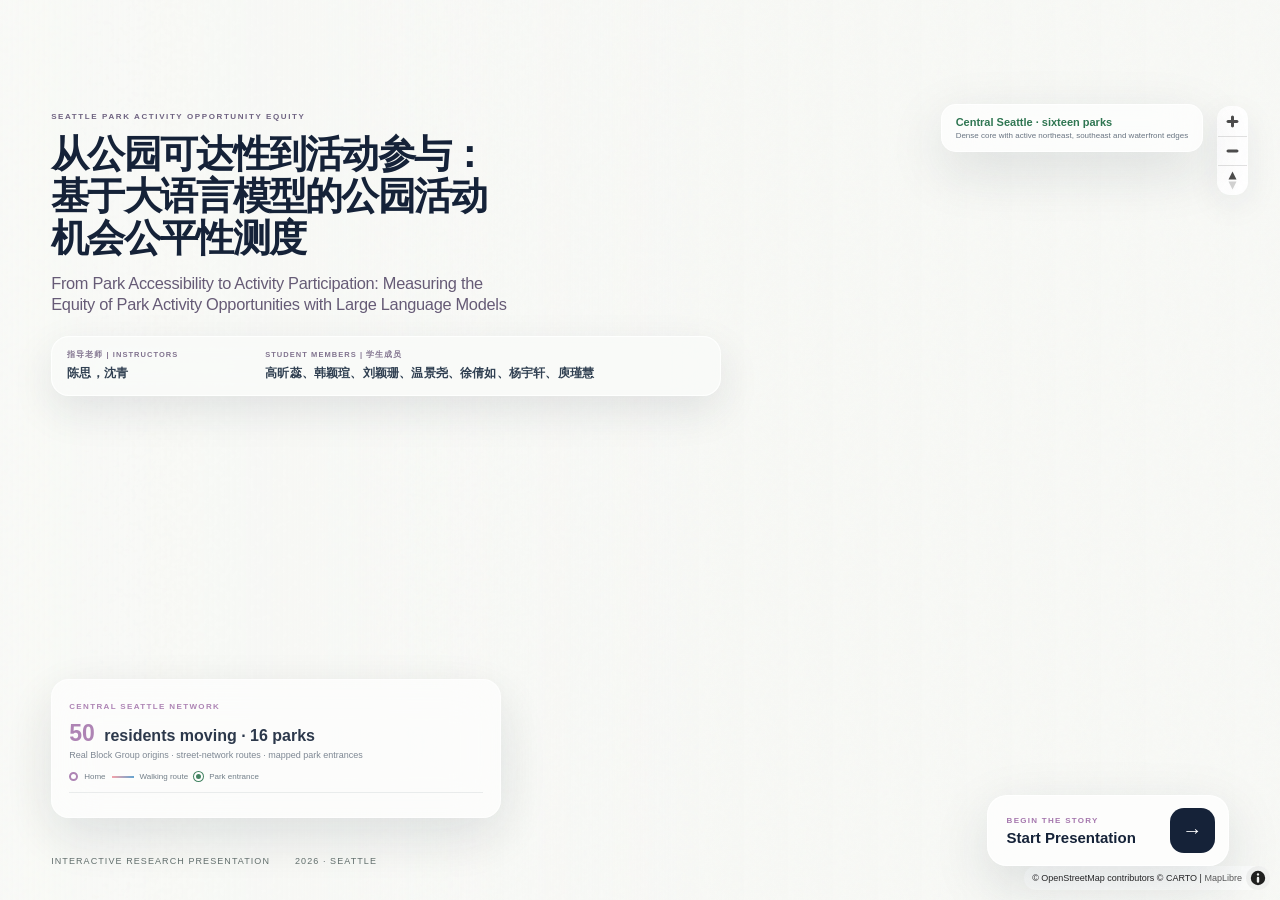
==== commit ed572455: "Add bilingual research title and project team" ====
--- a/index.html
+++ b/index.html
@@ -4,16 +4,16 @@
   <meta charset="utf-8">
   <meta name="viewport" content="width=device-width,initial-scale=1">
   <meta name="theme-color" content="#f7f8f5">
-  <title>Seattle Green Accessibility — Presentation</title>
+  <title>From Park Accessibility to Activity Participation — Seattle</title>
   <link rel="icon" href="data:,">
   <link rel="stylesheet" href="vendor/maplibre-gl.css">
   <link rel="stylesheet" href="styles/tokens.css">
   <link rel="stylesheet" href="styles/base.css">
 <link rel="stylesheet" href="styles/components.css?v=20260718-diversity">
-  <link rel="stylesheet" href="styles/pages.css?v=20260719-access-color13">
-  <link rel="stylesheet" href="styles/responsive.css?v=20260718-park-linked">
+  <link rel="stylesheet" href="styles/pages.css?v=20260720-home-title24">
+  <link rel="stylesheet" href="styles/responsive.css?v=20260720-home-title24">
   <link rel="stylesheet" href="styles/story.css?v=20260718-story3">
-  <link rel="stylesheet" href="styles/analysis-modal.css?v=20260720-layout-interim21">
+  <link rel="stylesheet" href="styles/analysis-modal.css?v=20260720-layout-adaptive23">
   <link rel="stylesheet" href="styles/comment-story.css?v=20260719-comments6">
   <link rel="stylesheet" href="styles/view-mode.css?v=20260719-chapter-swap18">
 </head>
@@ -37,9 +37,15 @@
       <section class="page home-page is-active" data-page="home" aria-label="Home">
         <div class="home-grain"></div>
         <div class="home-copy">
-          <p class="eyebrow">CENTRAL SEATTLE · LIVE PARK FLOWS</p>
-          <h1>Blocks ↔ parks,<br><em>in motion.</em></h1>
-          <p class="home-deck">Follow residents moving in both directions between 50 Census Block Group origins and sixteen central and edge parks.</p>
+          <p class="eyebrow">SEATTLE PARK ACTIVITY OPPORTUNITY EQUITY</p>
+          <h1 class="home-research-title">
+            <span>从公园可达性到活动参与：<br>基于大语言模型的公园活动<br>机会公平性测度</span>
+            <em>From Park Accessibility to Activity Participation: Measuring the Equity of Park Activity Opportunities with Large Language Models</em>
+          </h1>
+          <div class="home-team glass" aria-label="Project instructors and student members">
+            <div><span>指导老师 | Instructors</span><strong>陈思，沈青</strong></div>
+            <div><span>STUDENT MEMBERS | 学生成员</span><strong>高昕蕊、韩颖瑄、刘颖珊、温景尧、徐倩如、杨宇轩、庾瑾慧</strong></div>
+          </div>
         </div>
         <div class="home-story-card glass">
           <span>CENTRAL SEATTLE NETWORK</span>
@@ -204,8 +210,8 @@
   <script src="scripts/config.js?v=20260719-access-color13"></script>
   <script src="scripts/core/data-loader.js"></script>
   <script src="scripts/core/map-manager.js?v=20260719-homeorbit16"></script>
-  <script src="scripts/content/analysis-content.js?v=20260720-layout-interim21"></script>
-  <script src="scripts/components/analysis-modal.js?v=20260720-layout-interim21"></script>
+  <script src="scripts/content/analysis-content.js?v=20260720-layout-adaptive23"></script>
+  <script src="scripts/components/analysis-modal.js?v=20260720-layout-adaptive23"></script>
   <script src="scripts/components/info-panel.js?v=20260718-diversity"></script>
   <script src="scripts/components/map-view-mode.js?v=20260719-chapter-swap18"></script>
   <script src="scripts/pages/home.js"></script>
--- a/styles/pages.css
+++ b/styles/pages.css
@@ -15,3 +15,13 @@
 .access-selector-heading{display:flex;align-items:end;justify-content:space-between;gap:10px;margin-bottom:11px}.access-selector-heading span{font-size:7px;letter-spacing:.16em;font-weight:850;color:var(--purple)}.access-selector-heading b{font-size:11px;text-align:right;color:var(--ink)}
 .access-metric-options{display:grid;grid-template-columns:1fr 1fr;gap:7px}.access-metric-option{min-width:0;height:48px;border:1px solid rgba(255,255,255,.9);border-radius:14px;padding:6px 7px;background:rgba(250,251,249,.62);box-shadow:inset 0 0 0 1px rgba(80,93,106,.035);display:flex;align-items:center;gap:7px;text-align:left;color:#43505e;cursor:pointer;transition:transform .24s var(--ease),background .24s,border-color .24s,box-shadow .24s}.access-metric-option:hover{transform:translateY(-2px);background:rgba(255,255,255,.9);box-shadow:0 7px 17px rgba(55,65,84,.08)}.access-metric-option.is-active{color:#fff;background:linear-gradient(135deg,#25354d,#5c6e8e 62%,#8a78a2);border-color:rgba(255,255,255,.8);box-shadow:0 8px 20px rgba(52,59,88,.22)}.access-option-icon{width:31px;height:31px;flex:0 0 31px;border-radius:10px;display:grid;place-items:center;background:linear-gradient(145deg,rgba(245,153,161,.22),rgba(82,153,204,.2));color:#6e6381}.access-metric-option.is-active .access-option-icon{background:rgba(255,255,255,.15);color:#fff}.access-option-icon svg{width:19px;height:19px;fill:none;stroke:currentColor;stroke-width:1.7;stroke-linecap:round;stroke-linejoin:round}.access-metric-option>span:last-child{min-width:0}.access-metric-option b,.access-metric-option small{display:block;overflow:hidden;text-overflow:ellipsis;white-space:nowrap}.access-metric-option b{font-size:9px;line-height:1.1}.access-metric-option small{font-size:6.5px;margin-top:3px;color:#84909b}.access-metric-option.is-active small{color:rgba(255,255,255,.7)}
 .accessibility-page .gradient-bar{height:8px;margin:12px 2px 6px}.accessibility-page .gradient-labels{margin:0 2px}.accessibility-page .access-legend>small{margin:7px 2px 0}
+
+/* Home research identity. */
+.home-copy{z-index:5;left:4vw;top:112px;width:min(720px,54vw);transform:none}
+.home-copy .eyebrow{font-size:8px;letter-spacing:.2em;font-weight:850;color:#6f6381;margin:0 0 12px}
+.home-copy .home-research-title{margin:0;color:var(--ink);letter-spacing:0;line-height:1}
+.home-research-title>span{display:block;max-width:710px;font-size:clamp(31px,3vw,46px);line-height:1.09;letter-spacing:-.045em;font-weight:820;text-wrap:balance}
+.home-copy .home-research-title>em{display:block;max-width:670px;margin-top:14px;font-size:clamp(13px,1.28vw,18px);line-height:1.32;letter-spacing:-.018em;font-weight:540;font-style:normal;color:#665b76;text-wrap:balance}
+.home-team{width:min(670px,100%);margin-top:20px;padding:13px 15px;border-radius:18px;display:grid;grid-template-columns:minmax(145px,.62fr) minmax(320px,1.55fr);gap:14px 22px;background:rgba(250,251,249,.7);box-shadow:0 15px 42px rgba(29,43,54,.1);backdrop-filter:blur(20px) saturate(1.05);-webkit-backdrop-filter:blur(20px) saturate(1.05)}
+.home-team div{min-width:0}.home-team span{display:block;margin-bottom:5px;font-size:7.5px;line-height:1.2;letter-spacing:.14em;text-transform:uppercase;color:#81738e;font-weight:850}.home-team strong{display:block;font-size:12px;line-height:1.55;letter-spacing:.015em;color:#314052;font-weight:680}
+.home-story-card{opacity:.9}
--- a/styles/responsive.css
+++ b/styles/responsive.css
@@ -6,3 +6,23 @@
 @media(max-width:760px){.accessibility-page .access-legend{top:166px;left:13px;right:13px;width:auto;padding:10px}.access-selector-heading{margin-bottom:8px}.access-metric-options{grid-template-columns:repeat(4,1fr);gap:5px}.access-metric-option{height:44px;padding:5px;justify-content:center}.access-option-icon{width:27px;height:27px;flex-basis:27px}.access-option-icon svg{width:17px;height:17px}.access-metric-option>span:last-child{display:none}.accessibility-page .gradient-bar{margin-top:9px}.accessibility-page .access-legend>small{display:none}}
 @media(max-width:480px){.accessibility-page .access-legend{top:166px}.access-selector-heading b{font-size:9px}.selected-metric-card{padding-right:92px}}
 @media(max-width:760px){.study-page #study-panel{width:auto;padding:20px}.park-review-layout{grid-template-columns:1fr;gap:18px}.park-reviews-column{padding:18px 0 0;border-left:0;border-top:1px solid rgba(94,106,118,.13)}.park-review-item .panel-gallery img{height:170px}}
+
+@media(max-width:1050px){
+  .home-copy{top:104px;left:3vw;width:min(680px,72vw)}
+  .home-research-title>span{font-size:clamp(29px,3.7vw,42px)}
+}
+@media(max-width:760px){
+  .home-copy{top:88px;left:18px;width:calc(100% - 36px)}
+  .home-copy .eyebrow{font-size:6.5px;margin-bottom:9px}
+  .home-research-title>span{font-size:clamp(23px,6.2vw,30px);line-height:1.12}
+  .home-copy .home-research-title>em{max-width:94%;margin-top:10px;font-size:11px;line-height:1.3}
+  .home-team{margin-top:13px;padding:11px 12px;grid-template-columns:1fr;gap:9px;border-radius:15px}
+  .home-team span{font-size:6.2px;margin-bottom:3px}.home-team strong{font-size:9.5px;line-height:1.42}
+  .home-story-card{display:none}
+  #app[data-route="home"] .maplibregl-ctrl-top-right{display:none}
+}
+@media(max-width:480px){
+  .home-research-title>span{font-size:23px}
+  .home-copy .home-research-title>em{font-size:10.5px}
+  .home-team strong{font-size:9px}
+}
--- a/styles/analysis-modal.css
+++ b/styles/analysis-modal.css
@@ -22,11 +22,11 @@
   backdrop-filter:blur(16px) saturate(.88);-webkit-backdrop-filter:blur(16px) saturate(.88);cursor:default;
 }
 .analysis-dialog{
-  position:relative;width:min(1120px,calc(100vw - 48px));height:min(760px,calc(100vh - 48px));
+  position:relative;width:min(var(--analysis-dialog-width,1120px),calc(100vw - 48px));height:min(var(--analysis-dialog-height,760px),calc(100vh - 48px));
   display:grid;grid-template-rows:auto minmax(0,1fr) auto;overflow:hidden;border-radius:32px;
   background:rgba(249,250,248,.91);box-shadow:0 34px 100px rgba(20,29,43,.25);
   backdrop-filter:blur(34px) saturate(1.12);-webkit-backdrop-filter:blur(34px) saturate(1.12);
-  transform:translateY(18px) scale(.985);transition:transform .34s var(--ease);
+  transform:translateY(18px) scale(.985);transition:transform .34s var(--ease),width .42s var(--ease),height .42s var(--ease);
 }
 .analysis-modal.is-open .analysis-dialog{transform:none}
 
@@ -73,14 +73,42 @@
 }
 
 @media(min-width:761px){
-  .analysis-reader.is-landscape{grid-template-columns:1fr;grid-template-rows:auto minmax(220px,1fr) auto;gap:12px;overflow:hidden}
-  .analysis-reader.is-landscape .analysis-figure-stage{grid-column:1;grid-row:2;min-height:0}
-  .analysis-reader.is-landscape .analysis-narrative{display:contents}
-  .analysis-reader.is-landscape .analysis-narrative-title{grid-column:1;grid-row:1;padding:2px 4px 0;min-width:0}
-  .analysis-reader.is-landscape .analysis-narrative-title h3{max-width:none;font-size:25px;line-height:1.12;margin:7px 0 0}
-  .analysis-reader.is-landscape .analysis-narrative-body{grid-column:1;grid-row:3;max-height:142px;overflow:auto;padding:3px 5px 0}
-  .analysis-reader.is-landscape .analysis-narrative-body p{max-width:none;font-size:11px;line-height:1.62}
-  .analysis-reader.is-landscape .analysis-narrative-body small{max-width:none;margin-top:12px;padding-top:10px}
+  .analysis-reader.is-split{grid-template-columns:minmax(0,1.4fr) minmax(300px,.76fr);grid-template-rows:auto minmax(0,1fr);column-gap:28px;row-gap:14px;overflow:hidden}
+  .analysis-reader.is-split.is-square{grid-template-columns:minmax(0,1fr) minmax(320px,.9fr)}
+  .analysis-reader.is-split.is-portrait{grid-template-columns:minmax(300px,.72fr) minmax(360px,1fr)}
+  .analysis-reader.is-split .analysis-figure-stage{grid-column:1;grid-row:2;min-height:0}
+  .analysis-reader.is-split .analysis-narrative{display:contents}
+  .analysis-reader.is-split .analysis-narrative-title{grid-column:1/3;grid-row:1;padding:2px 4px 0;min-width:0}
+  .analysis-reader.is-split .analysis-narrative-title h3{max-width:none;font-size:28px;line-height:1.1;margin:7px 0 0}
+  .analysis-reader.is-split .analysis-narrative-body{grid-column:2;grid-row:2;align-self:center;max-height:100%;overflow:auto;padding:16px 10px 16px 0}
+  .analysis-reader.is-split .analysis-narrative-body p{max-width:none;font-size:12px;line-height:1.72}
+  .analysis-reader.is-split .analysis-narrative-body small{max-width:none}
+
+  .analysis-reader.is-stacked{grid-template-columns:1fr;grid-template-rows:auto minmax(220px,1fr) auto;gap:12px;overflow:hidden}
+  .analysis-reader.is-stacked .analysis-figure-stage{grid-column:1;grid-row:2;min-height:0}
+  .analysis-reader.is-stacked .analysis-narrative{display:contents}
+  .analysis-reader.is-stacked .analysis-narrative-title{grid-column:1;grid-row:1;padding:2px 4px 0;min-width:0}
+  .analysis-reader.is-stacked .analysis-narrative-title h3{max-width:none;font-size:25px;line-height:1.12;margin:7px 0 0}
+  .analysis-reader.is-stacked .analysis-narrative-body{grid-column:1;grid-row:3;max-height:142px;overflow:auto;padding:3px 5px 0}
+  .analysis-reader.is-stacked .analysis-narrative-body p{max-width:none;font-size:11px;line-height:1.62}
+  .analysis-reader.is-stacked .analysis-narrative-body small{max-width:none;margin-top:12px;padding-top:10px}
+
+  .analysis-reader.is-title-only{grid-template-columns:1fr;grid-template-rows:auto minmax(0,1fr);gap:12px;overflow:hidden}
+  .analysis-reader.is-title-only .analysis-figure-stage{grid-column:1;grid-row:2;min-height:0}
+  .analysis-reader.is-title-only .analysis-narrative{display:contents}
+  .analysis-reader.is-title-only .analysis-narrative-title{grid-column:1;grid-row:1;padding:2px 4px 0;min-width:0}
+  .analysis-reader.is-title-only .analysis-narrative-title h3{max-width:none;font-size:27px;line-height:1.08;margin:7px 0 0}
+  .analysis-reader.is-title-only .analysis-narrative-body{display:none}
+
+  .analysis-reader.is-visual-only{position:relative;display:block;overflow:hidden}
+  .analysis-reader.is-visual-only .analysis-figure-stage{width:100%;height:100%;min-height:0}
+  .analysis-reader.is-visual-only .analysis-narrative{position:absolute;z-index:3;top:14px;left:44px;max-height:none;overflow:visible;padding:0;pointer-events:none}
+  .analysis-reader.is-visual-only .analysis-narrative-title>span{display:inline-flex;padding:8px 11px;border-radius:99px;background:rgba(250,251,249,.84);box-shadow:0 6px 20px rgba(24,38,45,.1);backdrop-filter:blur(12px)}
+  .analysis-reader.is-visual-only .analysis-narrative-title h3,.analysis-reader.is-visual-only .analysis-narrative-body{display:none}
+
+  .analysis-dialog.is-panorama .analysis-modal-header{padding-top:22px;padding-bottom:14px}
+  .analysis-dialog.is-panorama .analysis-modal-header h2{font-size:25px}
+  .analysis-dialog.is-visual-only .analysis-reader{padding-bottom:16px}
 }
 
 .analysis-empty{
@@ -115,7 +143,7 @@
   .map-page-title{right:72px}
   .analysis-trigger{top:88px;right:13px;width:48px;height:48px;border-radius:16px}
   .analysis-modal{padding:8px}
-  .analysis-dialog{width:calc(100vw - 16px);height:calc(100vh - 16px);border-radius:24px}
+  .analysis-dialog{width:min(var(--analysis-dialog-width,calc(100vw - 16px)),calc(100vw - 16px));height:min(var(--analysis-dialog-height,calc(100vh - 16px)),calc(100vh - 16px));border-radius:24px}
   .analysis-modal-header{padding:20px 20px 15px}
   .analysis-modal-header h2{font-size:24px}
   .analysis-modal-header p{font-size:9px}
@@ -125,6 +153,11 @@
   .analysis-narrative h3{font-size:27px;margin:10px 0 14px}
   .analysis-narrative p{font-size:11px;line-height:1.7}
   .analysis-narrative-body small{margin-top:18px}
+  .analysis-reader.is-visual-only{position:relative;display:block;overflow:hidden;padding-bottom:12px}
+  .analysis-reader.is-visual-only .analysis-figure-stage{width:100%;height:100%;min-height:0}
+  .analysis-reader.is-visual-only .analysis-narrative{position:absolute;z-index:3;top:12px;left:28px;max-height:none;overflow:visible;padding:0;pointer-events:none}
+  .analysis-reader.is-visual-only .analysis-narrative-title>span{display:inline-flex;padding:7px 10px;border-radius:99px;background:rgba(250,251,249,.86);box-shadow:0 5px 18px rgba(24,38,45,.1);backdrop-filter:blur(10px)}
+  .analysis-reader.is-visual-only .analysis-narrative-title h3,.analysis-reader.is-visual-only .analysis-narrative-body{display:none}
   .analysis-empty{margin:0 16px 14px;padding:30px 18px}
   .analysis-empty h3{font-size:23px}
   .analysis-modal-footer{min-height:58px;padding:0 18px 12px;grid-template-columns:1fr auto}
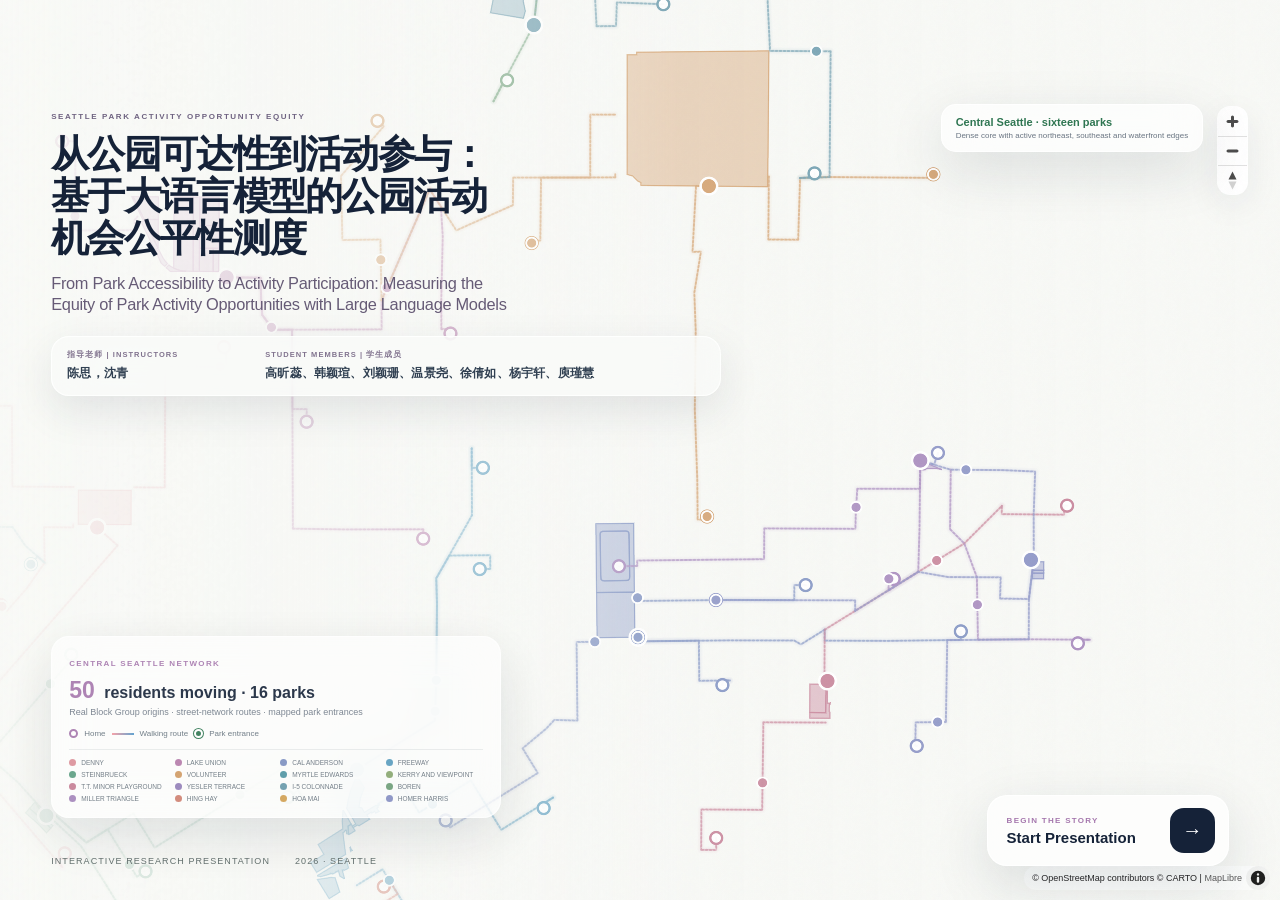
==== commit a28803dc: "Show regression results directly and fix figure order" ====
--- a/index.html
+++ b/index.html
@@ -10,10 +10,10 @@
   <link rel="stylesheet" href="styles/tokens.css">
   <link rel="stylesheet" href="styles/base.css">
 <link rel="stylesheet" href="styles/components.css?v=20260718-diversity">
-  <link rel="stylesheet" href="styles/pages.css?v=20260720-home-title24">
+  <link rel="stylesheet" href="styles/pages.css?v=20260720-direct-regression27">
   <link rel="stylesheet" href="styles/responsive.css?v=20260720-home-title24">
   <link rel="stylesheet" href="styles/story.css?v=20260718-story3">
-  <link rel="stylesheet" href="styles/analysis-modal.css?v=20260720-layout-adaptive23">
+  <link rel="stylesheet" href="styles/analysis-modal.css?v=20260720-access-panel26">
   <link rel="stylesheet" href="styles/comment-story.css?v=20260719-comments6">
   <link rel="stylesheet" href="styles/view-mode.css?v=20260719-chapter-swap18">
 </head>
@@ -155,17 +155,31 @@
       </section>
 
       <section class="page regression-page" data-page="regression" aria-label="Regression Result">
-        <button class="analysis-trigger glass" type="button" data-analysis-open="regression" aria-label="Open Regression results" title="Open figures">
-          <svg viewBox="0 0 24 24" aria-hidden="true"><path d="M4 17.5 9 12l3 3 7-8"/><path d="M14 7h5v5"/><path d="M4 4v16h16"/></svg>
-        </button>
-        <div class="regression-shell glass">
-          <div class="page-title regression-title"><span>04 — Result</span><h1>Spatially varying relationships</h1><p>预留机器学习地理加权回归结果展示区域。</p></div>
-          <div class="regression-grid">
-            <article class="reg-map-placeholder placeholder-card"><div class="placeholder-map"><i></i><i></i><i></i></div><span>LOCAL COEFFICIENT MAP</span><h3>Spatial result map</h3></article>
-            <article class="metric-placeholder placeholder-card"><span>MODEL PERFORMANCE</span><div class="metric-skeleton"><i></i><i></i><i></i></div></article>
-            <article class="chart-placeholder placeholder-card"><span>VARIABLE IMPORTANCE</span><div class="bar-skeleton"><i></i><i></i><i></i><i></i><i></i></div></article>
-            <article class="narrative-placeholder placeholder-card"><span>KEY FINDINGS</span><h3>Regression analysis in progress</h3><p>后续在此加入模型解释、局部关系和规划含义。</p></article>
+        <div class="regression-shell glass" id="regression-reader-shell">
+          <header class="regression-reader-header">
+            <div><span>04 — RESULT</span><h1>Regression Results</h1></div>
+            <span id="regression-counter">01 / 06</span>
+          </header>
+          <div class="regression-reader-body" id="regression-reader-body">
+            <figure class="regression-figure-stage">
+              <img id="regression-figure-image" alt="">
+              <div class="analysis-concept-visual" id="regression-concept-visual" hidden></div>
+              <div class="regression-figure-fallback" id="regression-figure-fallback" hidden>Figure unavailable</div>
+            </figure>
+            <article class="regression-reader-copy">
+              <span id="regression-item-label">Figure 01</span>
+              <h2 id="regression-item-title"></h2>
+              <p id="regression-item-text"></p>
+            </article>
           </div>
+          <footer class="regression-reader-footer">
+            <div class="regression-reader-pager">
+              <button id="regression-previous" type="button" aria-label="Previous regression figure">←</button>
+              <button id="regression-next" type="button" aria-label="Next regression figure">→</button>
+            </div>
+            <div class="regression-reader-dots" id="regression-dots" aria-label="Regression figure navigation"></div>
+            <small>Use ← → keys to browse</small>
+          </footer>
         </div>
       </section>
     </main>
@@ -185,6 +199,7 @@
         <div class="analysis-reader" id="analysis-reader">
           <figure class="analysis-figure-stage">
             <img id="analysis-figure-image" alt="">
+            <div class="analysis-concept-visual" id="analysis-concept-visual" hidden></div>
             <div class="analysis-figure-fallback" id="analysis-figure-fallback" hidden><b>Figure unavailable</b><span></span></div>
           </figure>
           <article class="analysis-narrative">
@@ -210,8 +225,8 @@
   <script src="scripts/config.js?v=20260719-access-color13"></script>
   <script src="scripts/core/data-loader.js"></script>
   <script src="scripts/core/map-manager.js?v=20260719-homeorbit16"></script>
-  <script src="scripts/content/analysis-content.js?v=20260720-layout-adaptive23"></script>
-  <script src="scripts/components/analysis-modal.js?v=20260720-layout-adaptive23"></script>
+  <script src="scripts/content/analysis-content.js?v=20260720-direct-regression27"></script>
+  <script src="scripts/components/analysis-modal.js?v=20260720-access-panel26"></script>
   <script src="scripts/components/info-panel.js?v=20260718-diversity"></script>
   <script src="scripts/components/map-view-mode.js?v=20260719-chapter-swap18"></script>
   <script src="scripts/pages/home.js"></script>
@@ -219,8 +234,8 @@
   <script src="scripts/pages/study-area.js?v=20260719-chapter-swap18"></script>
   <script src="scripts/pages/accessibility.js?v=20260719-detail17"></script>
   <script src="scripts/pages/accessibility-story.js?v=20260718-story3"></script>
-  <script src="scripts/pages/regression.js"></script>
-  <script src="scripts/core/router.js?v=20260719-chapter-swap18"></script>
-  <script src="scripts/app.js?v=20260719-viewmode15"></script>
+  <script src="scripts/pages/regression.js?v=20260720-direct-regression27"></script>
+  <script src="scripts/core/router.js?v=20260720-direct-regression27"></script>
+  <script src="scripts/app.js?v=20260720-direct-regression27"></script>
 </body>
 </html>
--- a/styles/pages.css
+++ b/styles/pages.css
@@ -25,3 +25,50 @@
 .home-team{width:min(670px,100%);margin-top:20px;padding:13px 15px;border-radius:18px;display:grid;grid-template-columns:minmax(145px,.62fr) minmax(320px,1.55fr);gap:14px 22px;background:rgba(250,251,249,.7);box-shadow:0 15px 42px rgba(29,43,54,.1);backdrop-filter:blur(20px) saturate(1.05);-webkit-backdrop-filter:blur(20px) saturate(1.05)}
 .home-team div{min-width:0}.home-team span{display:block;margin-bottom:5px;font-size:7.5px;line-height:1.2;letter-spacing:.14em;text-transform:uppercase;color:#81738e;font-weight:850}.home-team strong{display:block;font-size:12px;line-height:1.55;letter-spacing:.015em;color:#314052;font-weight:680}
 .home-story-card{opacity:.9}
+
+/* Regression is a page-level figure reader: no intermediate modal or placeholder dashboard. */
+.regression-page{padding:calc(var(--nav-height) + 30px) 22px 72px;background:linear-gradient(135deg,rgba(247,248,245,.88),rgba(240,237,245,.76));backdrop-filter:blur(12px)}
+.regression-page .regression-shell{height:100%;padding:17px 22px 14px;border-radius:28px;overflow:hidden;display:grid;grid-template-rows:auto minmax(0,1fr) auto;background:rgba(249,250,248,.8);transition:opacity .2s var(--ease)}
+.regression-shell.is-updating{opacity:.86}
+.regression-reader-header{display:flex;align-items:center;justify-content:space-between;gap:24px;min-height:56px;padding:0 3px 12px;border-bottom:1px solid rgba(78,94,103,.1)}
+.regression-reader-header div>span,.regression-reader-copy>span{display:block;font-size:8px;letter-spacing:.19em;text-transform:uppercase;color:var(--purple);font-weight:850}
+.regression-reader-header h1{font-size:27px;line-height:1;margin:6px 0 0;letter-spacing:-.04em}
+.regression-reader-header>span{font-size:9px;font-weight:850;letter-spacing:.13em;color:#687483}
+.regression-reader-body{min-height:0;display:grid;grid-template-columns:minmax(380px,.92fr) minmax(420px,1.08fr);gap:26px;padding:15px 2px 12px;overflow:hidden}
+.regression-figure-stage{position:relative;min-height:0;margin:0;border-radius:22px;overflow:hidden;background:linear-gradient(145deg,#edf1ed,#e7edeb);display:grid;place-items:center}
+.regression-figure-stage:after{content:"";position:absolute;inset:0;pointer-events:none;box-shadow:inset 0 0 45px rgba(26,45,41,.07)}
+.regression-figure-stage>img{display:block;width:100%;height:100%;object-fit:contain;opacity:0;transform:scale(.99);transition:opacity .3s,transform .45s var(--ease)}
+.regression-figure-stage>img[hidden]{display:none}.regression-figure-stage>img.is-loaded{opacity:1;transform:none}
+.regression-figure-fallback{position:absolute;inset:0;z-index:2;place-content:center;text-align:center;color:#7c8887;font-size:12px}.regression-figure-fallback:not([hidden]){display:grid}
+.regression-reader-copy{align-self:center;max-height:100%;overflow:auto;padding:20px 18px 20px 4px}
+.regression-reader-copy h2{max-width:620px;margin:10px 0 18px;font-size:32px;line-height:1.07;letter-spacing:-.045em;white-space:pre-line}
+.regression-reader-copy p{max-width:610px;margin:0;color:#4f5d6b;font-size:12px;line-height:1.75;white-space:pre-line}
+.regression-reader-body.is-portrait{grid-template-columns:minmax(310px,.7fr) minmax(420px,1fr)}
+.regression-reader-body.is-panorama{grid-template-columns:1fr;grid-template-rows:minmax(245px,1fr) auto;gap:10px}
+.regression-reader-body.is-panorama .regression-figure-stage{grid-row:1}
+.regression-reader-body.is-panorama .regression-reader-copy{grid-row:2;display:grid;grid-template-columns:minmax(300px,.75fr) minmax(420px,1fr);column-gap:28px;align-items:start;max-height:185px;padding:5px 5px 3px}
+.regression-reader-body.is-panorama .regression-reader-copy h2{font-size:24px;margin:7px 0 0}
+.regression-reader-body.is-panorama .regression-reader-copy p{grid-column:2;grid-row:1/3;font-size:11px;line-height:1.65}
+.regression-reader-body.is-concept{grid-template-columns:minmax(380px,.85fr) minmax(430px,1.15fr)}
+.regression-reader-body.is-concept .analysis-concept-visual{border-radius:22px}
+.regression-reader-footer{display:grid;grid-template-columns:1fr auto 1fr;align-items:center;min-height:42px;padding:8px 2px 0;border-top:1px solid rgba(78,94,103,.1)}
+.regression-reader-pager{display:flex;gap:8px}.regression-reader-pager button{width:34px;height:34px;border:0;border-radius:11px;background:rgba(231,235,233,.9);cursor:pointer;transition:.2s}.regression-reader-pager button:hover:not(:disabled){background:#fff;transform:translateX(2px)}.regression-reader-pager button:first-child:hover:not(:disabled){transform:translateX(-2px)}.regression-reader-pager button:disabled{opacity:.32;cursor:default}
+.regression-reader-dots{display:flex;align-items:center;justify-content:center;gap:7px}.regression-reader-dots button{width:7px;height:7px;padding:0;border:0;border-radius:99px;background:#c7cdcb;cursor:pointer;transition:.25s var(--ease)}.regression-reader-dots button.is-active{width:25px;background:linear-gradient(90deg,var(--pink),var(--purple),var(--blue))}
+.regression-reader-footer>small{justify-self:end;color:#8c9594;font-size:8px}
+
+@media(max-width:900px){
+  .regression-reader-body{grid-template-columns:minmax(300px,.8fr) minmax(330px,1fr);gap:18px}
+  .regression-reader-copy h2{font-size:27px}.regression-reader-copy p{font-size:11px}
+  .regression-reader-body.is-panorama .regression-reader-copy{grid-template-columns:1fr;grid-template-rows:auto auto;max-height:190px;overflow:auto}
+  .regression-reader-body.is-panorama .regression-reader-copy p{grid-column:1;grid-row:2;margin-top:10px}
+}
+@media(max-width:760px){
+  .regression-page{padding:calc(var(--nav-height) + 20px) 8px 64px}
+  .regression-page .regression-shell{padding:13px 14px 10px;border-radius:22px}
+  .regression-reader-header{min-height:48px;padding-bottom:9px}.regression-reader-header h1{font-size:22px}
+  .regression-reader-body,.regression-reader-body.is-portrait,.regression-reader-body.is-concept,.regression-reader-body.is-panorama{grid-template-columns:1fr;grid-template-rows:minmax(260px,47vh) auto;gap:0;padding:10px 0;overflow:auto}
+  .regression-reader-body .regression-figure-stage,.regression-reader-body.is-panorama .regression-figure-stage{grid-column:1;grid-row:1;min-height:260px}
+  .regression-reader-body .regression-reader-copy,.regression-reader-body.is-panorama .regression-reader-copy{grid-column:1;grid-row:2;display:block;max-height:none;padding:18px 5px 12px}
+  .regression-reader-copy h2,.regression-reader-body.is-panorama .regression-reader-copy h2{font-size:24px;margin:8px 0 13px}.regression-reader-copy p,.regression-reader-body.is-panorama .regression-reader-copy p{font-size:10.5px;line-height:1.68;margin:0}
+  .regression-reader-footer{grid-template-columns:1fr auto}.regression-reader-footer>small{display:none}.regression-reader-dots{justify-content:end}
+}
--- a/styles/analysis-modal.css
+++ b/styles/analysis-modal.css
@@ -58,7 +58,11 @@
   position:absolute;inset:0;display:block;width:100%;height:100%;object-fit:contain;opacity:0;transform:scale(.99);
   transition:opacity .3s,transform .45s var(--ease);
 }
+.analysis-figure-stage img[hidden]{display:none}
 .analysis-figure-stage img.is-loaded{opacity:1;transform:none}
+.analysis-figure-stage.is-gallery{display:block;padding:0}
+.analysis-figure-stage.is-gallery img{position:absolute;inset:0 auto 0 0;width:50%;height:100%;padding:8px;object-fit:contain}
+.analysis-figure-stage.is-gallery .analysis-figure-secondary{left:50%}
 .analysis-figure-fallback{position:absolute;inset:0;z-index:2;place-content:center;text-align:center;padding:30px;color:#7c8887}
 .analysis-figure-fallback:not([hidden]){display:grid}
 .analysis-figure-fallback b{font-size:14px}
@@ -72,6 +76,19 @@
   font-size:8px;line-height:1.55;border-top:1px solid rgba(81,96,104,.11);
 }
 
+.analysis-concept-visual{position:absolute;z-index:1;inset:0;display:grid;place-content:center;justify-items:center;overflow:hidden;background:radial-gradient(circle at 50% 44%,rgba(255,255,255,.96),rgba(239,243,240,.82) 48%,rgba(229,235,233,.92));color:#536273}
+.analysis-concept-visual[hidden]{display:none}
+.analysis-concept-visual:before,.analysis-concept-visual:after{content:"";position:absolute;width:260px;height:260px;border-radius:50%;border:1px solid rgba(165,119,173,.16)}
+.analysis-concept-visual:before{transform:translate(-42%,-38%)}.analysis-concept-visual:after{transform:translate(45%,44%);border-color:rgba(82,153,204,.17)}
+.analysis-concept-orbit{position:relative;width:220px;height:220px;display:grid;place-items:center}
+.analysis-concept-orbit>i{position:absolute;inset:13px;border:1px solid rgba(90,111,126,.13);border-radius:50%;animation:concept-orbit 14s linear infinite}
+.analysis-concept-orbit>i:nth-child(2){inset:34px;border-style:dashed;animation-duration:19s;animation-direction:reverse}.analysis-concept-orbit>i:nth-child(3){inset:54px;border-color:rgba(165,119,173,.23);animation-duration:11s}
+.analysis-concept-symbol{position:relative;z-index:2;width:116px;height:116px;border-radius:36px;display:grid;place-items:center;background:linear-gradient(145deg,rgba(245,153,161,.2),rgba(165,119,173,.22) 48%,rgba(82,153,204,.23));box-shadow:0 22px 50px rgba(57,72,85,.14),inset 0 0 0 1px rgba(255,255,255,.74)}
+.analysis-concept-symbol svg{width:76px;height:76px;fill:none;stroke:#52657a;stroke-width:3;stroke-linecap:round;stroke-linejoin:round}.analysis-concept-symbol svg .orbit{stroke:#a577ad;stroke-width:1.8;stroke-dasharray:4 6}
+.analysis-concept-visual>b{margin-top:-11px;font-size:8px;letter-spacing:.18em;text-transform:uppercase;color:#8a7097}
+.analysis-concept-tags{position:relative;z-index:2;margin-top:15px;display:flex;justify-content:center;flex-wrap:wrap;gap:7px;max-width:340px}.analysis-concept-tags span{padding:7px 10px;border-radius:99px;background:rgba(255,255,255,.74);box-shadow:0 6px 18px rgba(47,65,77,.07);font-size:7px;letter-spacing:.06em;color:#61717c}
+@keyframes concept-orbit{to{transform:rotate(360deg)}}
+
 @media(min-width:761px){
   .analysis-reader.is-split{grid-template-columns:minmax(0,1.4fr) minmax(300px,.76fr);grid-template-rows:auto minmax(0,1fr);column-gap:28px;row-gap:14px;overflow:hidden}
   .analysis-reader.is-split.is-square{grid-template-columns:minmax(0,1fr) minmax(320px,.9fr)}
@@ -105,6 +122,14 @@
   .analysis-reader.is-visual-only .analysis-narrative{position:absolute;z-index:3;top:14px;left:44px;max-height:none;overflow:visible;padding:0;pointer-events:none}
   .analysis-reader.is-visual-only .analysis-narrative-title>span{display:inline-flex;padding:8px 11px;border-radius:99px;background:rgba(250,251,249,.84);box-shadow:0 6px 20px rgba(24,38,45,.1);backdrop-filter:blur(12px)}
   .analysis-reader.is-visual-only .analysis-narrative-title h3,.analysis-reader.is-visual-only .analysis-narrative-body{display:none}
+
+  .analysis-reader.is-concept{grid-template-columns:minmax(350px,.86fr) minmax(390px,1fr);grid-template-rows:auto minmax(0,1fr);column-gap:34px;row-gap:14px;overflow:hidden}
+  .analysis-reader.is-concept .analysis-figure-stage{grid-column:1;grid-row:2;min-height:0}
+  .analysis-reader.is-concept .analysis-narrative{display:contents}
+  .analysis-reader.is-concept .analysis-narrative-title{grid-column:1/3;grid-row:1;padding:2px 4px 0;min-width:0}
+  .analysis-reader.is-concept .analysis-narrative-title h3{max-width:none;font-size:31px;line-height:1.08;margin:7px 0 0}
+  .analysis-reader.is-concept .analysis-narrative-body{grid-column:2;grid-row:2;align-self:center;max-height:100%;overflow:auto;padding:18px 12px 18px 0}
+  .analysis-reader.is-concept .analysis-narrative-body p{max-width:none;font-size:12.5px;line-height:1.78}
 
   .analysis-dialog.is-panorama .analysis-modal-header{padding-top:22px;padding-bottom:14px}
   .analysis-dialog.is-panorama .analysis-modal-header h2{font-size:25px}
@@ -158,6 +183,7 @@
   .analysis-reader.is-visual-only .analysis-narrative{position:absolute;z-index:3;top:12px;left:28px;max-height:none;overflow:visible;padding:0;pointer-events:none}
   .analysis-reader.is-visual-only .analysis-narrative-title>span{display:inline-flex;padding:7px 10px;border-radius:99px;background:rgba(250,251,249,.86);box-shadow:0 5px 18px rgba(24,38,45,.1);backdrop-filter:blur(10px)}
   .analysis-reader.is-visual-only .analysis-narrative-title h3,.analysis-reader.is-visual-only .analysis-narrative-body{display:none}
+  .analysis-concept-orbit{width:175px;height:175px}.analysis-concept-symbol{width:96px;height:96px;border-radius:30px}.analysis-concept-symbol svg{width:62px;height:62px}.analysis-concept-tags{margin-top:9px;padding:0 12px}.analysis-concept-tags span{padding:6px 8px}
   .analysis-empty{margin:0 16px 14px;padding:30px 18px}
   .analysis-empty h3{font-size:23px}
   .analysis-modal-footer{min-height:58px;padding:0 18px 12px;grid-template-columns:1fr auto}
@@ -174,3 +200,51 @@
   .analysis-modal-footer{grid-template-columns:1fr}
   .analysis-dots{display:none}
 }
+
+/* Accessibility keeps the thematic map visible while the reader occupies the right half. */
+@media(min-width:761px){
+  .analysis-modal.is-accessibility-panel{
+    place-items:end end;padding:94px 22px 18px 0;pointer-events:none;
+  }
+  .analysis-modal.is-accessibility-panel .analysis-backdrop{
+    background:transparent;backdrop-filter:none;-webkit-backdrop-filter:none;pointer-events:none;
+  }
+  .analysis-modal.is-accessibility-panel .analysis-dialog{
+    width:min(720px,calc(50vw - 22px))!important;height:calc(100vh - 112px)!important;
+    border-radius:28px;background:rgba(249,250,248,.9);pointer-events:auto;
+    box-shadow:-20px 24px 70px rgba(20,29,43,.18),inset 0 0 0 1px rgba(255,255,255,.72);
+  }
+  .analysis-modal.is-accessibility-panel .analysis-modal-header{padding:20px 22px 13px}
+  .analysis-modal.is-accessibility-panel .analysis-modal-header h2{font-size:23px}
+  .analysis-modal.is-accessibility-panel .analysis-modal-close{width:38px;height:38px;flex-basis:38px;border-radius:13px}
+  .analysis-modal.is-accessibility-panel .analysis-modal-close span{left:11px;top:18px}
+  .analysis-modal.is-accessibility-panel .analysis-reader,
+  .analysis-modal.is-accessibility-panel .analysis-reader.is-split,
+  .analysis-modal.is-accessibility-panel .analysis-reader.is-stacked,
+  .analysis-modal.is-accessibility-panel .analysis-reader.is-title-only{
+    grid-template-columns:minmax(0,1fr);grid-template-rows:auto minmax(220px,1fr) auto;
+    gap:10px;padding:0 22px 12px;overflow:hidden;
+  }
+  .analysis-modal.is-accessibility-panel .analysis-reader .analysis-figure-stage{
+    grid-column:1;grid-row:2;min-height:0;border-radius:19px;
+  }
+  .analysis-modal.is-accessibility-panel .analysis-reader .analysis-narrative{display:contents}
+  .analysis-modal.is-accessibility-panel .analysis-reader .analysis-narrative-title{
+    grid-column:1;grid-row:1;padding:1px 3px 0;min-width:0;
+  }
+  .analysis-modal.is-accessibility-panel .analysis-reader .analysis-narrative-title h3{
+    max-width:none;font-size:21px;line-height:1.12;letter-spacing:-.035em;margin:6px 0 0;
+  }
+  .analysis-modal.is-accessibility-panel .analysis-reader .analysis-narrative-body{
+    grid-column:1;grid-row:3;align-self:start;max-height:132px;overflow:auto;padding:3px 5px 0;
+  }
+  .analysis-modal.is-accessibility-panel .analysis-reader .analysis-narrative-body p{
+    max-width:none;font-size:10.5px;line-height:1.6;
+  }
+  .analysis-modal.is-accessibility-panel .analysis-reader .analysis-narrative-body small{
+    max-width:none;margin-top:10px;padding-top:9px;
+  }
+  .analysis-modal.is-accessibility-panel .analysis-modal-footer{min-height:54px;padding:0 22px 12px}
+  .analysis-modal.is-accessibility-panel .analysis-dots{gap:5px}
+  .analysis-modal.is-accessibility-panel .analysis-dots button.is-active{width:18px}
+}
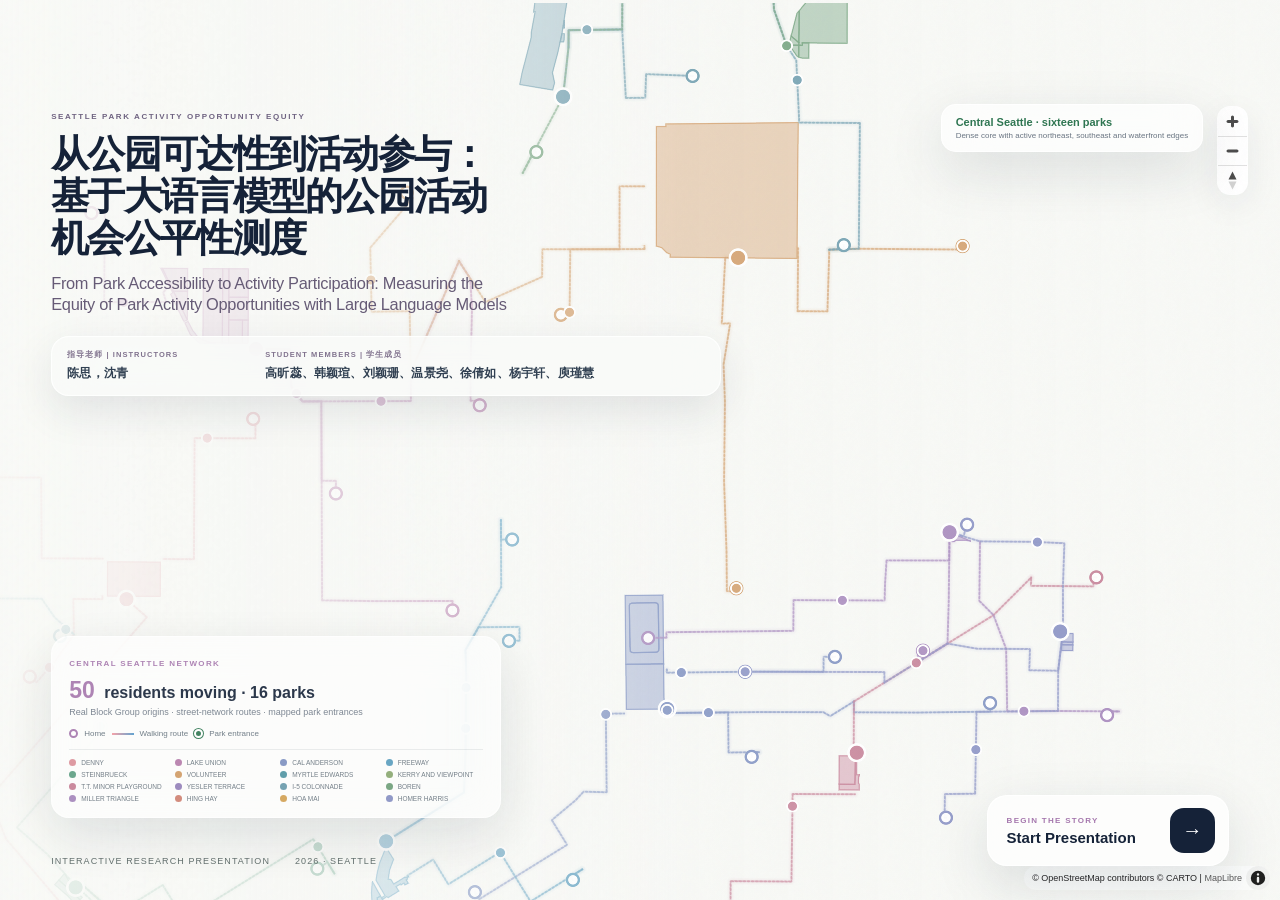
==== commit 855058a1: "Optimize accessibility figure layouts" ====
--- a/index.html
+++ b/index.html
@@ -13,7 +13,7 @@
   <link rel="stylesheet" href="styles/pages.css?v=20260720-direct-regression27">
   <link rel="stylesheet" href="styles/responsive.css?v=20260720-home-title24">
   <link rel="stylesheet" href="styles/story.css?v=20260718-story3">
-  <link rel="stylesheet" href="styles/analysis-modal.css?v=20260720-access-panel26">
+  <link rel="stylesheet" href="styles/analysis-modal.css?v=20260720-access-layout28">
   <link rel="stylesheet" href="styles/comment-story.css?v=20260719-comments6">
   <link rel="stylesheet" href="styles/view-mode.css?v=20260719-chapter-swap18">
 </head>
--- a/styles/analysis-modal.css
+++ b/styles/analysis-modal.css
@@ -248,3 +248,34 @@
   .analysis-modal.is-accessibility-panel .analysis-dots{gap:5px}
   .analysis-modal.is-accessibility-panel .analysis-dots button.is-active{width:18px}
 }
+
+/* Portrait and near-square Accessibility figures use the available height: image left, narrative right. */
+@media(min-width:1100px){
+  .analysis-modal.is-accessibility-panel .analysis-reader.is-portrait,
+  .analysis-modal.is-accessibility-panel .analysis-reader.is-square{
+    grid-template-columns:minmax(0,1.08fr) minmax(245px,.92fr);
+    grid-template-rows:minmax(0,1fr);gap:18px;
+  }
+  .analysis-modal.is-accessibility-panel .analysis-reader.is-portrait .analysis-figure-stage,
+  .analysis-modal.is-accessibility-panel .analysis-reader.is-square .analysis-figure-stage{
+    grid-column:1;grid-row:1;height:100%;min-height:0;
+  }
+  .analysis-modal.is-accessibility-panel .analysis-reader.is-portrait .analysis-narrative,
+  .analysis-modal.is-accessibility-panel .analysis-reader.is-square .analysis-narrative{
+    display:block;grid-column:2;grid-row:1;align-self:center;max-height:100%;overflow:auto;padding:12px 5px 12px 0;
+  }
+  .analysis-modal.is-accessibility-panel .analysis-reader.is-portrait .analysis-narrative-title,
+  .analysis-modal.is-accessibility-panel .analysis-reader.is-square .analysis-narrative-title,
+  .analysis-modal.is-accessibility-panel .analysis-reader.is-portrait .analysis-narrative-body,
+  .analysis-modal.is-accessibility-panel .analysis-reader.is-square .analysis-narrative-body{
+    display:block;max-height:none;overflow:visible;padding:0;
+  }
+  .analysis-modal.is-accessibility-panel .analysis-reader.is-portrait .analysis-narrative-title h3,
+  .analysis-modal.is-accessibility-panel .analysis-reader.is-square .analysis-narrative-title h3{
+    font-size:22px;line-height:1.08;margin:8px 0 17px;
+  }
+  .analysis-modal.is-accessibility-panel .analysis-reader.is-portrait .analysis-narrative-body p,
+  .analysis-modal.is-accessibility-panel .analysis-reader.is-square .analysis-narrative-body p{
+    font-size:10.5px;line-height:1.68;
+  }
+}
